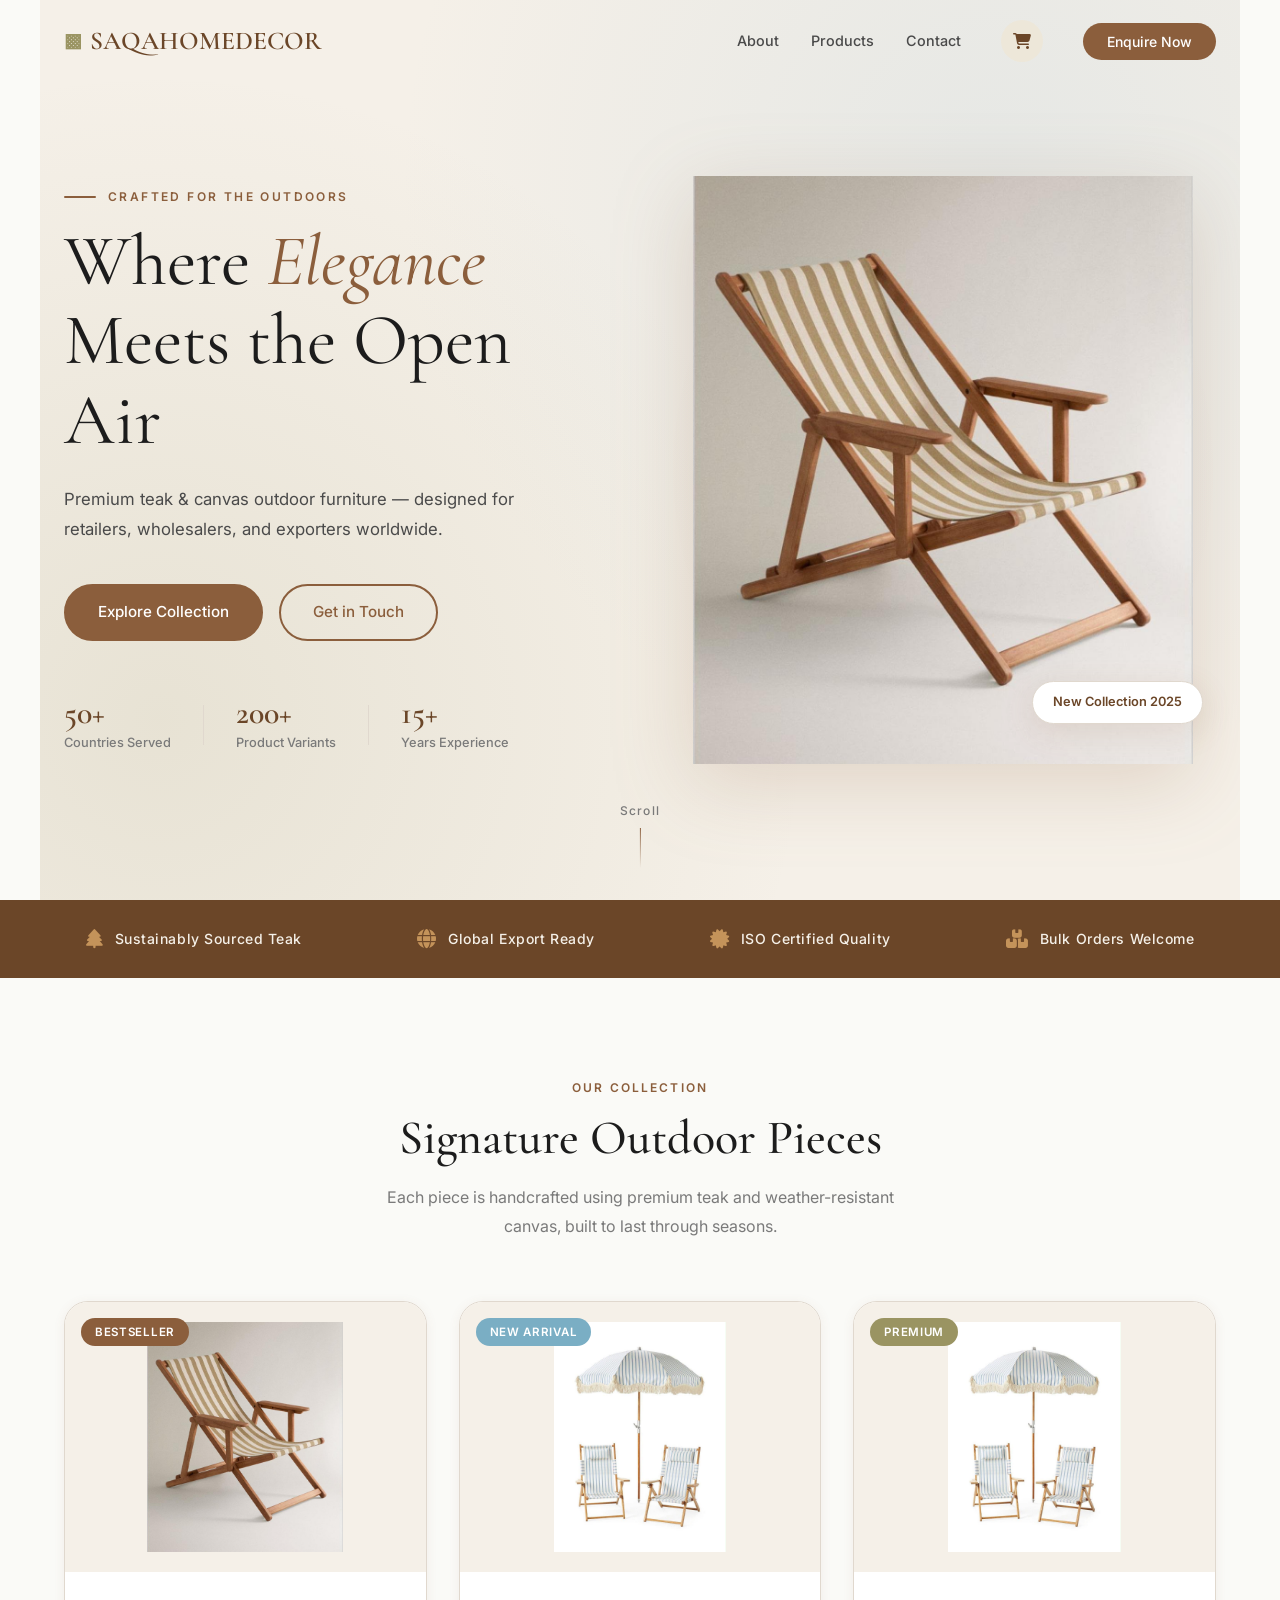
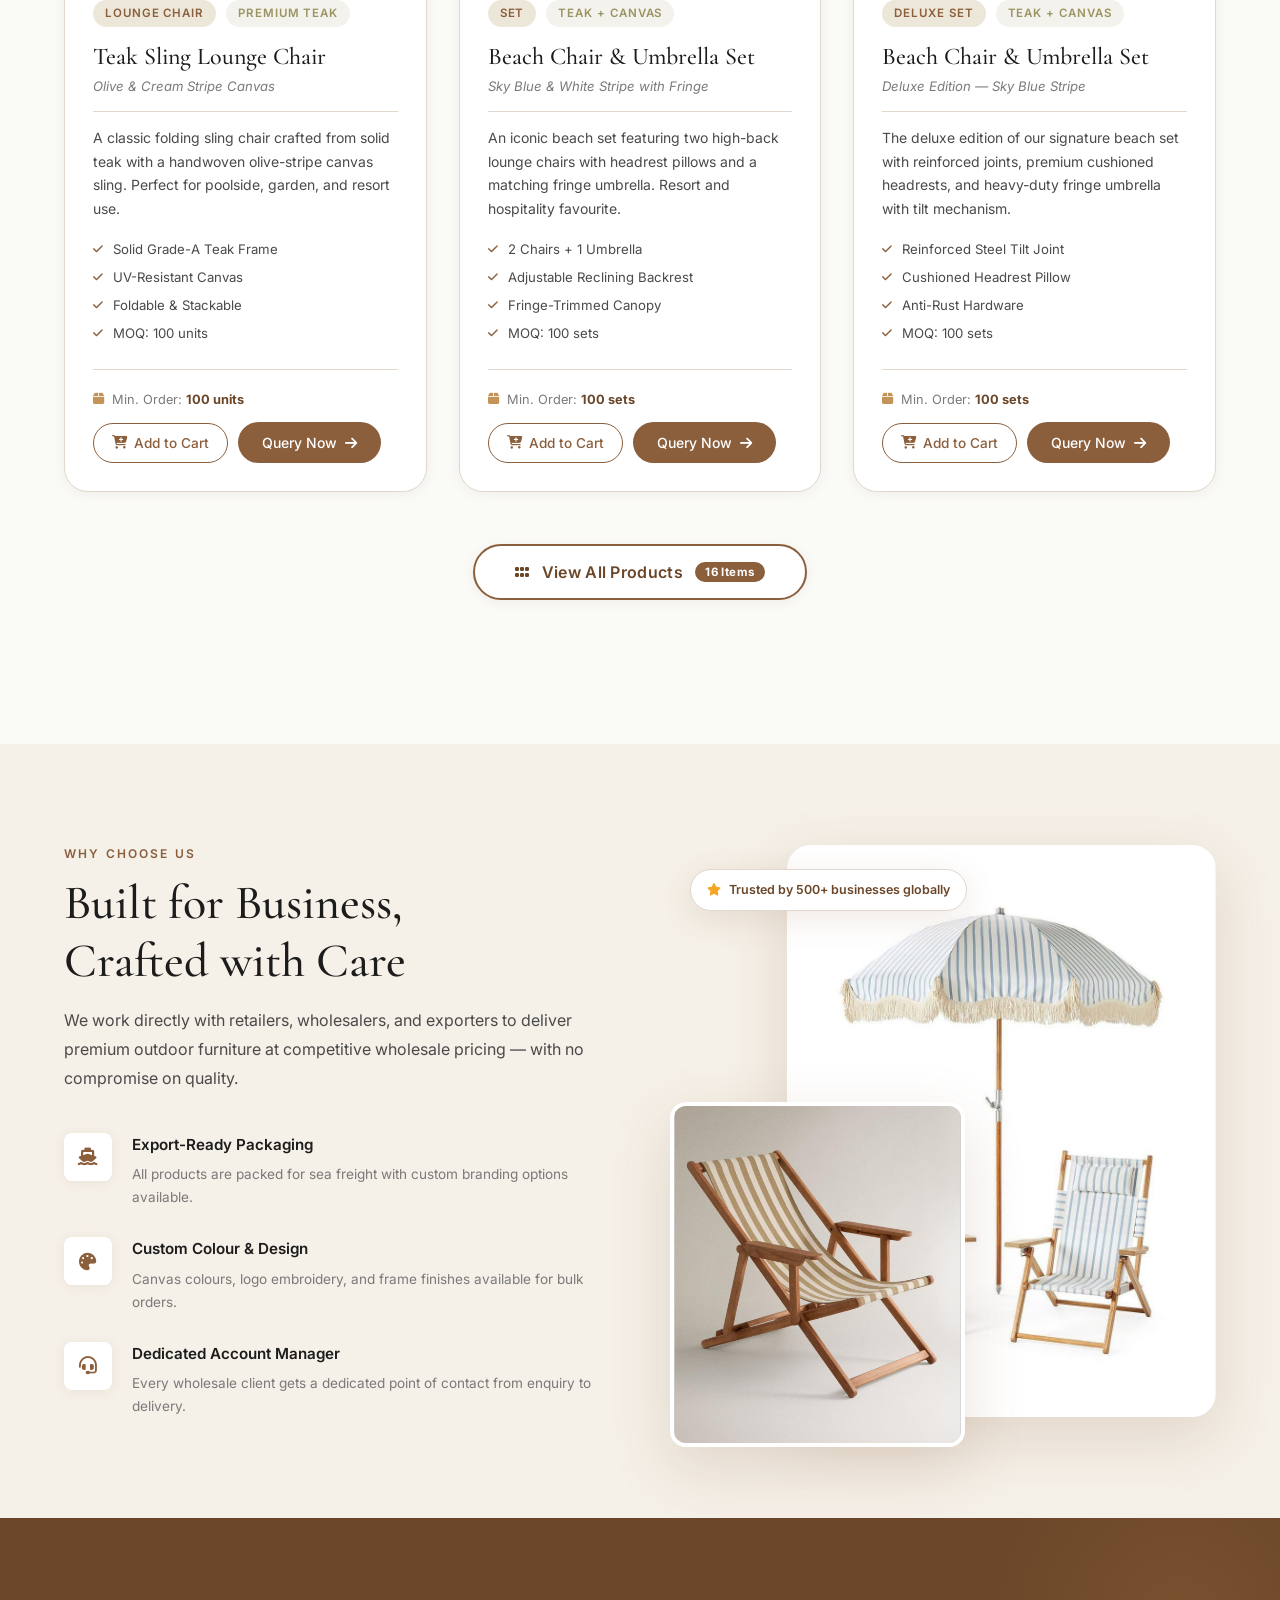
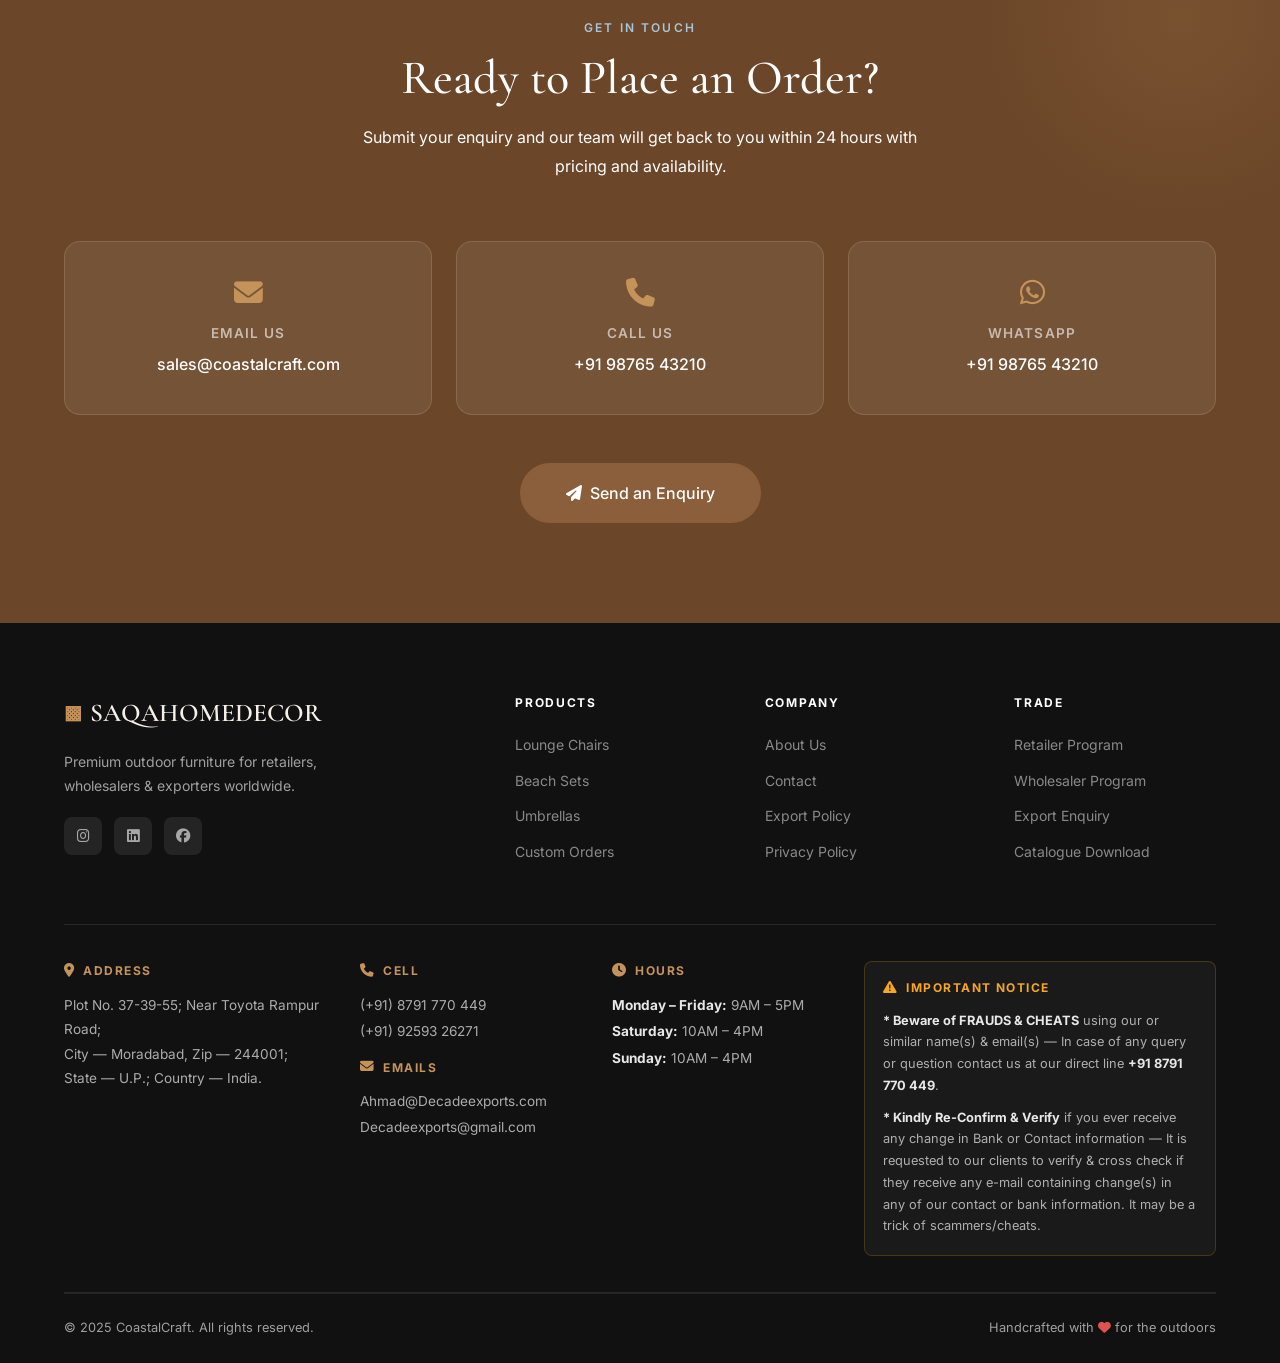
==== index.html @ f83104b5 "image" ====
<!DOCTYPE html>
<html lang="en">

<head>
  <meta charset="UTF-8" />
  <meta name="viewport" content="width=device-width, initial-scale=1.0" />
  <title>SAQAHOMEDECOR | Premium Outdoor Furniture</title>
  <link rel="stylesheet" href="index.css" />
  <link
    href="https://fonts.googleapis.com/css2?family=Cormorant+Garamond:ital,wght@0,300;0,400;0,500;0,600;1,300;1,400&family=Inter:wght@300;400;500;600&display=swap"
    rel="stylesheet" />
  <link rel="stylesheet" href="https://cdnjs.cloudflare.com/ajax/libs/font-awesome/6.5.0/css/all.min.css" />
</head>

<body>

  <!-- ===== NAVBAR ===== -->
  <nav class="navbar">
    <div class="nav-inner">
      <a href="#" class="logo">
        <span class="logo-icon">&#9641;</span>
        SAQAHOMEDECOR
      </a>
      <ul class="nav-links">
        <li><a href="#about">About</a></li>
        <li><a href="#products">Products</a></li>
        <li><a href="#contact">Contact</a></li>
      </ul>
      <button class="cart-btn" id="cartBtn" onclick="openCart()" aria-label="View Cart">
        <i class="fa-solid fa-cart-shopping"></i>
        <span class="cart-count" id="cartCount">0</span>
      </button>
      <button class="nav-cta" onclick="openModal(null)">Enquire Now</button>
      <button class="hamburger" id="hamburger" aria-label="Menu">
        <span></span><span></span><span></span>
      </button>
    </div>
    <div class="mobile-menu" id="mobileMenu">
      <a href="#about">About</a>
      <a href="#products">Products</a>
      <a href="#contact">Contact</a>
      <a href="#" onclick="openModal(null)">Enquire Now</a>
    </div>
  </nav>

  <!-- ===== HERO ===== -->
  <section class="hero">
    <div class="hero-bg-pattern"></div>
    <div class="hero-content">
      <p class="hero-eyebrow">Crafted for the Outdoors</p>
      <h1 class="hero-title">Where <em>Elegance</em><br>Meets the Open Air</h1>
      <p class="hero-sub">Premium teak & canvas outdoor furniture — designed for retailers, wholesalers, and exporters
        worldwide.</p>
      <div class="hero-actions">
        <a href="#products" class="btn-primary">Explore Collection</a>
        <a href="#contact" class="btn-outline">Get in Touch</a>
      </div>
      <div class="hero-stats">
        <div class="stat"><span>50+</span>
          <p>Countries Served</p>
        </div>
        <div class="stat-divider"></div>
        <div class="stat"><span>200+</span>
          <p>Product Variants</p>
        </div>
        <div class="stat-divider"></div>
        <div class="stat"><span>15+</span>
          <p>Years Experience</p>
        </div>
      </div>
    </div>
    <div class="hero-image">
      <div class="hero-img-wrap">
        <img src="image.png" alt="Premium Teak Sling Chair" />
        <div class="hero-badge">New Collection 2025</div>
      </div>
    </div>
    <div class="hero-scroll">
      <span>Scroll</span>
      <div class="scroll-line"></div>
    </div>
  </section>

  <!-- ===== ABOUT STRIP ===== -->
  <section class="about-strip" id="about">
    <div class="strip-inner">
      <div class="strip-item">
        <i class="fa-solid fa-tree"></i>
        <p>Sustainably Sourced Teak</p>
      </div>
      <div class="strip-item">
        <i class="fa-solid fa-globe"></i>
        <p>Global Export Ready</p>
      </div>
      <div class="strip-item">
        <i class="fa-solid fa-certificate"></i>
        <p>ISO Certified Quality</p>
      </div>
      <div class="strip-item">
        <i class="fa-solid fa-boxes-stacked"></i>
        <p>Bulk Orders Welcome</p>
      </div>
    </div>
  </section>

  <!-- ===== PRODUCTS ===== -->
  <section class="products" id="products">
    <div class="container">
      <div class="section-header">
        <p class="section-eyebrow">Our Collection</p>
        <h2 class="section-title">Signature Outdoor Pieces</h2>
        <p class="section-sub">Each piece is handcrafted using premium teak and weather-resistant canvas, built to last
          through seasons.</p>
      </div>

      <div class="product-grid">

        <!-- Product 1 -->
        <div class="product-card" data-product="Teak Sling Lounge Chair — Olive Stripe">
          <div class="product-img-wrap">
            <img src="image.png" alt="Teak Sling Lounge Chair" loading="lazy" />
            <div class="product-overlay">
              <button class="overlay-btn" onclick="openModal('Teak Sling Lounge Chair — Olive Stripe')">
                <i class="fa-solid fa-paper-plane"></i> Quick Enquiry
              </button>
            </div>
            <span class="product-badge">Bestseller</span>
          </div>
          <div class="product-info">
            <div class="product-meta">
              <span class="product-category">Lounge Chair</span>
              <span class="product-material">Premium Teak</span>
            </div>

            <h3 class="product-name">Teak Sling Lounge Chair</h3>
            <p class="product-variant">Olive & Cream Stripe Canvas</p>
            <p class="product-desc">A classic folding sling chair crafted from solid teak with a handwoven olive-stripe
              canvas sling. Perfect for poolside, garden, and resort use.</p>
            <ul class="product-features">
              <li><i class="fa-solid fa-check"></i> Solid Grade-A Teak Frame</li>
              <li><i class="fa-solid fa-check"></i> UV-Resistant Canvas</li>
              <li><i class="fa-solid fa-check"></i> Foldable & Stackable</li>
              <li><i class="fa-solid fa-check"></i> MOQ: 100 units</li>
            </ul>
            <div class="product-footer">
              <div class="product-moq">
                <i class="fa-solid fa-box"></i>
                <span>Min. Order: <strong>100 units</strong></span>
              </div>
              <div class="product-actions">
                <button class="btn-cart" onclick="addToCart('Teak Sling Lounge Chair — Olive Stripe', 'image.png')">
                  <i class="fa-solid fa-cart-plus"></i> Add to Cart
                </button>
                <button class="btn-query" onclick="openModal('Teak Sling Lounge Chair — Olive Stripe')">
                  Query Now <i class="fa-solid fa-arrow-right"></i>
                </button>
              </div>
            </div>
          </div>
        </div>

        <!-- Product 2 -->
        <div class="product-card" data-product="Beach Chair & Umbrella Set — Blue Stripe">
          <div class="product-img-wrap">
            <img src="image copy.png" alt="Beach Chair & Umbrella Set" loading="lazy" />
            <div class="product-overlay">
              <button class="overlay-btn" onclick="openModal('Beach Chair & Umbrella Set — Blue Stripe')">
                <i class="fa-solid fa-paper-plane"></i> Quick Enquiry
              </button>
            </div>
            <span class="product-badge new">New Arrival</span>
          </div>
          <div class="product-info">
            <div class="product-meta">
              <span class="product-category">Set</span>
              <span class="product-material">Teak + Canvas</span>
            </div>
            <h3 class="product-name">Beach Chair & Umbrella Set</h3>
            <p class="product-variant">Sky Blue & White Stripe with Fringe</p>
            <p class="product-desc">An iconic beach set featuring two high-back lounge chairs with headrest pillows and
              a matching fringe umbrella. Resort and hospitality favourite.</p>
            <ul class="product-features">
              <li><i class="fa-solid fa-check"></i> 2 Chairs + 1 Umbrella</li>
              <li><i class="fa-solid fa-check"></i> Adjustable Reclining Backrest</li>
              <li><i class="fa-solid fa-check"></i> Fringe-Trimmed Canopy</li>
              <li><i class="fa-solid fa-check"></i> MOQ: 100 sets</li>
            </ul>
            <div class="product-footer">
              <div class="product-moq">
                <i class="fa-solid fa-box"></i>
                <span>Min. Order: <strong>100 sets</strong></span>
              </div>
              <div class="product-actions">
                <button class="btn-cart"
                  onclick="addToCart('Beach Chair &amp; Umbrella Set — Blue Stripe', 'image copy.png')">
                  <i class="fa-solid fa-cart-plus"></i> Add to Cart
                </button>
                <button class="btn-query" onclick="openModal('Beach Chair &amp; Umbrella Set — Blue Stripe')">
                  Query Now <i class="fa-solid fa-arrow-right"></i>
                </button>
              </div>
            </div>
          </div>
        </div>

        <!-- Product 3 -->
        <div class="product-card" data-product="Premium Beach Chair & Umbrella Set — Blue Stripe (Deluxe)">
          <div class="product-img-wrap">
            <img src="image copy 2.png" alt="Beach Chair & Umbrella Set Deluxe" loading="lazy" />
            <div class="product-overlay">
              <button class="overlay-btn"
                onclick="openModal('Premium Beach Chair & Umbrella Set — Blue Stripe (Deluxe)')">
                <i class="fa-solid fa-paper-plane"></i> Quick Enquiry
              </button>
            </div>
            <span class="product-badge premium">Premium</span>
          </div>
          <div class="product-info">
            <div class="product-meta">
              <span class="product-category">Deluxe Set</span>
              <span class="product-material">Teak + Canvas</span>
            </div>
            <h3 class="product-name">Beach Chair & Umbrella Set</h3>
            <p class="product-variant">Deluxe Edition — Sky Blue Stripe</p>
            <p class="product-desc">The deluxe edition of our signature beach set with reinforced joints, premium
              cushioned headrests, and heavy-duty fringe umbrella with tilt mechanism.</p>
            <ul class="product-features">
              <li><i class="fa-solid fa-check"></i> Reinforced Steel Tilt Joint</li>
              <li><i class="fa-solid fa-check"></i> Cushioned Headrest Pillow</li>
              <li><i class="fa-solid fa-check"></i> Anti-Rust Hardware</li>
              <li><i class="fa-solid fa-check"></i> MOQ: 100 sets</li>
            </ul>
            <div class="product-footer">
              <div class="product-moq">
                <i class="fa-solid fa-box"></i>
                <span>Min. Order: <strong>100 sets</strong></span>
              </div>
              <div class="product-actions">
                <button class="btn-cart"
                  onclick="addToCart('Premium Beach Chair &amp; Umbrella Set — Blue Stripe (Deluxe)', 'image copy 2.png')">
                  <i class="fa-solid fa-cart-plus"></i> Add to Cart
                </button>
                <button class="btn-query"
                  onclick="openModal('Premium Beach Chair &amp; Umbrella Set — Blue Stripe (Deluxe)')">
                  Query Now <i class="fa-solid fa-arrow-right"></i>
                </button>
              </div>
            </div>
          </div>
        </div>

        

      </div>

      <!-- View All Button -->
      <div class="view-all-wrap">
        <button class="btn-view-all" onclick="openViewAll()">
          <i class="fa-solid fa-grip"></i>
          View All Products
          <span class="view-all-count">5 Items</span>
        </button>
      </div>

    </div>
  </section>

  <!-- ===== WHY US ===== -->
  <section class="why-us">
    <div class="container">
      <div class="why-grid">
        <div class="why-text">
          <p class="section-eyebrow">Why Choose Us</p>
          <h2 class="section-title">Built for Business,<br>Crafted with Care</h2>
          <p class="why-desc">We work directly with retailers, wholesalers, and exporters to deliver premium outdoor
            furniture at competitive wholesale pricing — with no compromise on quality.</p>
          <div class="why-features">
            <div class="why-feat">
              <div class="why-icon"><i class="fa-solid fa-ship"></i></div>
              <div>
                <h4>Export-Ready Packaging</h4>
                <p>All products are packed for sea freight with custom branding options available.</p>
              </div>
            </div>
            <div class="why-feat">
              <div class="why-icon"><i class="fa-solid fa-palette"></i></div>
              <div>
                <h4>Custom Colour & Design</h4>
                <p>Canvas colours, logo embroidery, and frame finishes available for bulk orders.</p>
              </div>
            </div>
            <div class="why-feat">
              <div class="why-icon"><i class="fa-solid fa-headset"></i></div>
              <div>
                <h4>Dedicated Account Manager</h4>
                <p>Every wholesale client gets a dedicated point of contact from enquiry to delivery.</p>
              </div>
            </div>
          </div>
        </div>
        <div class="why-image">
          <div class="why-img-stack">
            <img src="image copy.png" alt="Beach Set" class="why-img-back" />
            <img src="image.png" alt="Lounge Chair" class="why-img-front" />
            <div class="why-tag">
              <i class="fa-solid fa-star"></i>
              <span>Trusted by 500+ businesses globally</span>
            </div>
          </div>
        </div>
      </div>
    </div>
  </section>

  <!-- ===== CONTACT ===== -->
  <section class="contact-section" id="contact">
    <div class="container">
      <div class="section-header light">
        <p class="section-eyebrow">Get In Touch</p>
        <h2 class="section-title">Ready to Place an Order?</h2>
        <p class="section-sub">Submit your enquiry and our team will get back to you within 24 hours with pricing and
          availability.</p>
      </div>
      <div class="contact-cards">
        <div class="contact-card">
          <i class="fa-solid fa-envelope"></i>
          <h4>Email Us</h4>
          <p>sales@coastalcraft.com</p>
        </div>
        <div class="contact-card">
          <i class="fa-solid fa-phone"></i>
          <h4>Call Us</h4>
          <p>+91 98765 43210</p>
        </div>
        <div class="contact-card">
          <i class="fa-brands fa-whatsapp"></i>
          <h4>WhatsApp</h4>
          <p>+91 98765 43210</p>
        </div>
      </div>
      <div class="contact-cta">
        <button class="btn-primary large" onclick="openModal(null)">
          <i class="fa-solid fa-paper-plane"></i> Send an Enquiry
        </button>
      </div>
    </div>
  </section>

  <!-- ===== FOOTER ===== -->
  <footer class="footer">
    <div class="container">
      <div class="footer-grid">
        <div class="footer-brand">
          <a href="#" class="logo">
            <span class="logo-icon">&#9641;</span>
            SAQAHOMEDECOR
          </a>
          <p>Premium outdoor furniture for retailers, wholesalers & exporters worldwide.</p>
          <div class="social-links">
            <a href="#"><i class="fa-brands fa-instagram"></i></a>
            <a href="#"><i class="fa-brands fa-linkedin"></i></a>
            <a href="#"><i class="fa-brands fa-facebook"></i></a>
          </div>
        </div>
        <div class="footer-links">
          <h5>Products</h5>
          <ul>
            <li><a href="#products">Lounge Chairs</a></li>
            <li><a href="#products">Beach Sets</a></li>
            <li><a href="#products">Umbrellas</a></li>
            <li><a href="#products">Custom Orders</a></li>
          </ul>
        </div>
        <div class="footer-links">
          <h5>Company</h5>
          <ul>
            <li><a href="#about">About Us</a></li>
            <li><a href="#contact">Contact</a></li>
            <li><a href="#">Export Policy</a></li>
            <li><a href="#">Privacy Policy</a></li>
          </ul>
        </div>
        <div class="footer-links">
          <h5>Trade</h5>
          <ul>
            <li><a href="#">Retailer Program</a></li>
            <li><a href="#">Wholesaler Program</a></li>
            <li><a href="#">Export Enquiry</a></li>
            <li><a href="#">Catalogue Download</a></li>
          </ul>
        </div>
      </div>

      <!-- ===== CONTACT INFO STRIP ===== -->
      <div class="footer-contact-strip">
        <div class="fcs-col">
          <h5><i class="fa-solid fa-location-dot"></i> Address</h5>
          <p>Plot No. 37-39-55; Near Toyota Rampur Road;<br>City — Moradabad, Zip — 244001;<br>State — U.P.; Country —
            India.</p>
        </div>
        <div class="fcs-col">
          <h5><i class="fa-solid fa-phone"></i> Cell</h5>
          <p>(+91) 8791 770 449</p>
          <p>(+91) 92593 26271</p>
          <h5 style="margin-top:14px"><i class="fa-solid fa-envelope"></i> Emails</h5>
          <p>Ahmad@Decadeexports.com</p>
          <p>Decadeexports@gmail.com</p>
        </div>
        <div class="fcs-col">
          <h5><i class="fa-solid fa-clock"></i> Hours</h5>
          <p><strong>Monday – Friday:</strong> 9AM – 5PM</p>
          <p><strong>Saturday:</strong> 10AM – 4PM</p>
          <p><strong>Sunday:</strong> 10AM – 4PM</p>
        </div>
        <div class="fcs-col fcs-notice">
          <h5><i class="fa-solid fa-triangle-exclamation"></i> Important Notice</h5>
          <p><strong>* Beware of FRAUDS & CHEATS</strong> using our or similar name(s) & email(s) — In case of any query
            or question contact us at our direct line <strong>+91 8791 770 449</strong>.</p>
          <p style="margin-top:10px"><strong>* Kindly Re-Confirm & Verify</strong> if you ever receive any change in
            Bank or Contact information — It is requested to our clients to verify & cross check if they receive any
            e-mail containing change(s) in any of our contact or bank information. It may be a trick of scammers/cheats.
          </p>
        </div>
      </div>

      <div class="footer-bottom">
        <p>&copy; 2025 CoastalCraft. All rights reserved.</p>
        <p>Handcrafted with <i class="fa-solid fa-heart"></i> for the outdoors</p>
      </div>
    </div>
  </footer>

  <!-- ===== QUERY MODAL ===== -->
  <div class="modal-overlay" id="modalOverlay" onclick="handleOverlayClick(event)">
    <div class="modal" role="dialog" aria-modal="true" aria-labelledby="modalTitle">
      <button class="modal-close" onclick="closeModal()" aria-label="Close">&times;</button>

      <div class="modal-header">
        <div class="modal-icon"><i class="fa-solid fa-paper-plane"></i></div>
        <h2 id="modalTitle">Product Enquiry</h2>
        <p id="modalProduct" class="modal-product-name"></p>
        <p class="modal-sub">Fill in your details and we'll get back to you within 24 hours.</p>
      </div>

      <form class="query-form" id="queryForm" onsubmit="handleSubmit(event)" novalidate>

        <div class="form-row">
          <div class="form-group">
            <label for="name">Full Name <span class="req">*</span></label>
            <input type="text" id="name" name="name" placeholder="John Smith" required />
          </div>
          <div class="form-group">
            <label for="email">Email Address <span class="req">*</span></label>
            <input type="email" id="email" name="email" placeholder="john@company.com" required />
          </div>
        </div>

        <div class="form-row">
          <div class="form-group">
            <label for="phone">Mobile Number <span class="req">*</span></label>
            <input type="tel" id="phone" name="phone" placeholder="+1 234 567 8900" required />
          </div>
          <div class="form-group">
            <label for="country">Country <span class="req">*</span></label>
            <select id="country" name="country" required>
              <option value="">Select Country</option>
              <option>Afghanistan</option>
              <option>Albania</option>
              <option>Algeria</option>
              <option>Argentina</option>
              <option>Australia</option>
              <option>Austria</option>
              <option>Bangladesh</option>
              <option>Belgium</option>
              <option>Brazil</option>
              <option>Canada</option>
              <option>Chile</option>
              <option>China</option>
              <option>Colombia</option>
              <option>Czech Republic</option>
              <option>Denmark</option>
              <option>Egypt</option>
              <option>Ethiopia</option>
              <option>Finland</option>
              <option>France</option>
              <option>Germany</option>
              <option>Ghana</option>
              <option>Greece</option>
              <option>Hong Kong</option>
              <option>Hungary</option>
              <option>India</option>
              <option>Indonesia</option>
              <option>Iran</option>
              <option>Iraq</option>
              <option>Ireland</option>
              <option>Israel</option>
              <option>Italy</option>
              <option>Japan</option>
              <option>Jordan</option>
              <option>Kenya</option>
              <option>Kuwait</option>
              <option>Malaysia</option>
              <option>Mexico</option>
              <option>Morocco</option>
              <option>Netherlands</option>
              <option>New Zealand</option>
              <option>Nigeria</option>
              <option>Norway</option>
              <option>Oman</option>
              <option>Pakistan</option>
              <option>Philippines</option>
              <option>Poland</option>
              <option>Portugal</option>
              <option>Qatar</option>
              <option>Romania</option>
              <option>Russia</option>
              <option>Saudi Arabia</option>
              <option>Singapore</option>
              <option>South Africa</option>
              <option>South Korea</option>
              <option>Spain</option>
              <option>Sri Lanka</option>
              <option>Sweden</option>
              <option>Switzerland</option>
              <option>Taiwan</option>
              <option>Thailand</option>
              <option>Turkey</option>
              <option>UAE</option>
              <option>Uganda</option>
              <option>Ukraine</option>
              <option>United Kingdom</option>
              <option>United States</option>
              <option>Vietnam</option>
              <option>Zimbabwe</option>
            </select>
          </div>
        </div>

        <div class="form-row">
          <div class="form-group">
            <label for="location">City / Location <span class="req">*</span></label>
            <input type="text" id="location" name="location" placeholder="New York, USA" required />
          </div>
          <div class="form-group">
            <label for="section">I am a <span class="req">*</span></label>
            <div class="radio-group">
              <label class="radio-label">
                <input type="radio" name="section" value="Retailer" required />
                <span class="radio-custom"></span>
                Retailer
              </label>
              <label class="radio-label">
                <input type="radio" name="section" value="Wholesaler" />
                <span class="radio-custom"></span>
                Wholesaler
              </label>
              <label class="radio-label">
                <input type="radio" name="section" value="Exporter" />
                <span class="radio-custom"></span>
                Exporter
              </label>
            </div>
          </div>
        </div>

        <div class="form-row">
          <div class="form-group full">
            <label for="quantity">Required Quantity <span class="req">*</span></label>
            <div class="quantity-wrap">
              <input type="number" id="quantity" name="quantity" min="100" step="10" placeholder="Minimum 100 units"
                required />
              <span class="qty-badge">Min. 100</span>
            </div>
            <p class="form-hint"><i class="fa-solid fa-circle-info"></i> Minimum order quantity is 100 units / sets</p>
          </div>
        </div>

        <div class="form-group full">
          <label for="product">Product of Interest</label>
          <input type="text" id="product" name="product" readonly />
        </div>

        <div class="form-group full">
          <label for="message">Additional Message</label>
          <textarea id="message" name="message" rows="3"
            placeholder="Any specific requirements, custom colours, branding needs..."></textarea>
        </div>

        <button type="submit" class="btn-submit">
          <span id="submitText"><i class="fa-solid fa-paper-plane"></i> Submit Enquiry</span>
          <span id="submitLoading" style="display:none"><i class="fa-solid fa-spinner fa-spin"></i> Sending...</span>
        </button>

      </form>

      <!-- Success State -->
      <div class="form-success" id="formSuccess" style="display:none">
        <div class="success-icon"><i class="fa-solid fa-circle-check"></i></div>
        <h3>Enquiry Sent!</h3>
        <p>Thank you for reaching out. Our team will contact you within <strong>24 hours</strong>.</p>
        <button class="btn-primary" onclick="closeModal()">Close</button>
      </div>
    </div>
  </div>

  <!-- ===== VIEW ALL MODAL ===== -->
  <div class="modal-overlay viewall-overlay" id="viewAllOverlay" onclick="handleViewAllClick(event)">
    <div class="modal viewall-modal" role="dialog" aria-modal="true" aria-label="All Products">
      <button class="modal-close" onclick="closeViewAll()" aria-label="Close">&times;</button>

      <div class="viewall-header">
        <div class="viewall-header-text">
          <p class="section-eyebrow" style="margin-bottom:6px;">Full Catalogue</p>
          <h2>All Products</h2>
          <p>Select products to add to cart or send an enquiry directly.</p>
        </div>
        <div class="viewall-header-actions">
          <button class="viewall-cart-btn" onclick="closeViewAll(); openCart()">
            <i class="fa-solid fa-cart-shopping"></i>
            View Cart <span id="viewAllCartCount">0</span>
          </button>
        </div>
      </div>

      <div class="viewall-grid" id="viewAllGrid"></div><!-- /viewall-grid -->

      <div class="viewall-footer">
        <button class="btn-outline" onclick="closeViewAll()">
          <i class="fa-solid fa-arrow-left"></i> Back to Page
        </button>
        <button class="btn-submit viewall-enquire-all" onclick="closeViewAll(); cartEnquiry()">
          <i class="fa-solid fa-paper-plane"></i> Enquire for Cart Items
        </button>
      </div>
    </div>
  </div>

  <!-- ===== CART MODAL ===== -->
  <div class="modal-overlay" id="cartOverlay" onclick="handleCartOverlayClick(event)">
    <div class="modal cart-modal" role="dialog" aria-modal="true" aria-label="Your Cart">
      <button class="modal-close" onclick="closeCart()" aria-label="Close">&times;</button>

      <div class="modal-header cart-modal-header">
        <div class="modal-icon"><i class="fa-solid fa-cart-shopping"></i></div>
        <h2>Your Cart</h2>
        <p class="modal-sub">Products selected for enquiry</p>
      </div>

      <div class="cart-body" id="cartBody">
        <!-- cart items rendered by JS -->
      </div>

      <div class="cart-footer" id="cartFooter">
        <button class="btn-clear" onclick="clearCart()">
          <i class="fa-solid fa-trash"></i> Clear All
        </button>
        <button class="btn-submit cart-enquire-btn" onclick="cartEnquiry()">
          <i class="fa-solid fa-paper-plane"></i> Enquire for All Items
        </button>
      </div>

      <!-- Empty state -->
      <div class="cart-empty" id="cartEmpty" style="display:none">
        <div class="cart-empty-icon"><i class="fa-solid fa-cart-shopping"></i></div>
        <h3>Your cart is empty</h3>
        <p>Add products using the "Add to Cart" button on each product card.</p>
        <button class="btn-primary" onclick="closeCart()">Browse Products</button>
      </div>
    </div>
  </div>

  <!-- ===== BACK TO TOP ===== -->
  <button class="back-to-top" id="backToTop" aria-label="Back to top"
    onclick="window.scrollTo({top:0,behavior:'smooth'})">
    <i class="fa-solid fa-chevron-up"></i>
  </button>

  <script>
    // ===== CART STATE =====
    let cart = []; // [{name, image, qty}]

    function addToCart(productName, imageSrc) {
      const existing = cart.find(i => i.name === productName);
      if (existing) {
        existing.qty += 1;
      } else {
        cart.push({ name: productName, image: imageSrc, qty: 1 });
      }
      updateCartCount();
      updateViewAllCartBadge();
      showCartToast(productName);
    }

    function removeFromCart(productName) {
      cart = cart.filter(i => i.name !== productName);
      updateCartCount();
      renderCart();
    }

    function changeQty(productName, delta) {
      const item = cart.find(i => i.name === productName);
      if (!item) return;
      item.qty = Math.max(1, item.qty + delta);
      renderCart();
    }

    function clearCart() {
      cart = [];
      updateCartCount();
      renderCart();
    }

    function updateCartCount() {
      const total = cart.reduce((sum, i) => sum + i.qty, 0);
      const badge = document.getElementById('cartCount');
      badge.textContent = total;
      badge.style.display = total > 0 ? 'flex' : 'none';
    }

    // ===== CART MODAL =====
    function openCart() {
      renderCart();
      document.getElementById('cartOverlay').classList.add('active');
      document.body.style.overflow = 'hidden';
    }

    function closeCart() {
      document.getElementById('cartOverlay').classList.remove('active');
      document.body.style.overflow = '';
    }

    function handleCartOverlayClick(e) {
      if (e.target === document.getElementById('cartOverlay')) closeCart();
    }

    function renderCart() {
      const body = document.getElementById('cartBody');
      const footer = document.getElementById('cartFooter');
      const empty = document.getElementById('cartEmpty');

      if (cart.length === 0) {
        body.style.display = 'none';
        footer.style.display = 'none';
        empty.style.display = 'flex';
        return;
      }

      body.style.display = 'block';
      footer.style.display = 'flex';
      empty.style.display = 'none';

      body.innerHTML = cart.map((item, idx) => `
        <div class="cart-item" style="animation-delay:${idx * 0.06}s">
          <div class="cart-item-img">
            <img src="${item.image}" alt="${item.name}" />
          </div>
          <div class="cart-item-info">
            <p class="cart-item-name">${item.name}</p>
            <p class="cart-item-moq"><i class="fa-solid fa-circle-info"></i> Min. order: 100 units per item</p>
            <div class="cart-qty-row">
              <div class="cart-qty-ctrl">
                <button onclick="changeQty('${item.name.replace(/'/g, "\\'")}', -1)" aria-label="Decrease">
                  <i class="fa-solid fa-minus"></i>
                </button>
                <span>${item.qty}</span>
                <button onclick="changeQty('${item.name.replace(/'/g, "\\'")}', 1)" aria-label="Increase">
                  <i class="fa-solid fa-plus"></i>
                </button>
              </div>
              <button class="cart-remove" onclick="removeFromCart('${item.name.replace(/'/g, "\\'")}')">
                <i class="fa-solid fa-trash"></i>
              </button>
            </div>
          </div>
        </div>
      `).join('');
    }

    function cartEnquiry() {
      if (cart.length === 0) return;
      const productList = cart.map(i => `${i.name} (x${i.qty})`).join(', ');
      closeCart();
      const overlay = document.getElementById('modalOverlay');
      document.getElementById('product').value = productList;
      const label = document.getElementById('modalProduct');
      label.textContent = `${cart.length} product${cart.length > 1 ? 's' : ''} selected`;
      label.style.display = 'block';
      overlay.classList.add('active');
      document.body.style.overflow = 'hidden';
      document.getElementById('formSuccess').style.display = 'none';
      document.getElementById('queryForm').style.display = 'flex';
    }

    // ===== TOAST =====
    function showCartToast(name) {
      const existing = document.getElementById('cartToast');
      if (existing) existing.remove();
      const toast = document.createElement('div');
      toast.id = 'cartToast';
      toast.className = 'cart-toast';
      toast.innerHTML = `<i class="fa-solid fa-circle-check"></i> <span><strong>${name.split('—')[0].trim()}</strong> added to cart</span>`;
      document.body.appendChild(toast);
      requestAnimationFrame(() => toast.classList.add('show'));
      setTimeout(() => {
        toast.classList.remove('show');
        setTimeout(() => toast.remove(), 400);
      }, 2800);
    }

    // ===== ENQUIRY MODAL =====
    function openModal(productName) {
      const overlay = document.getElementById('modalOverlay');
      const productField = document.getElementById('product');
      const productLabel = document.getElementById('modalProduct');

      if (productName) {
        productField.value = productName;
        productLabel.textContent = productName;
        productLabel.style.display = 'block';
      } else {
        productField.value = '';
        productLabel.style.display = 'none';
      }

      overlay.classList.add('active');
      document.body.style.overflow = 'hidden';
      document.getElementById('formSuccess').style.display = 'none';
      document.getElementById('queryForm').style.display = 'flex';
    }

    function closeModal() {
      document.getElementById('modalOverlay').classList.remove('active');
      document.body.style.overflow = '';
      document.getElementById('queryForm').reset();
    }

    function handleOverlayClick(e) {
      if (e.target === document.getElementById('modalOverlay')) closeModal();
    }

    // ===== FORM SUBMIT =====
    function handleSubmit(e) {
      e.preventDefault();
      const form = e.target;
      if (!form.checkValidity()) { form.reportValidity(); return; }
      const qty = parseInt(document.getElementById('quantity').value);
      if (qty < 100) { alert('Minimum order quantity is 100 units.'); return; }
      document.getElementById('submitText').style.display = 'none';
      document.getElementById('submitLoading').style.display = 'inline';
      setTimeout(() => {
        form.style.display = 'none';
        document.getElementById('formSuccess').style.display = 'flex';
      }, 1500);
    }

    // ===== HAMBURGER =====
    document.getElementById('hamburger').addEventListener('click', function () {
      document.getElementById('mobileMenu').classList.toggle('open');
      this.classList.toggle('active');
    });

    // ===== BACK TO TOP =====
    window.addEventListener('scroll', function () {
      document.getElementById('backToTop').classList.toggle('show', window.scrollY > 400);
      document.querySelector('.navbar').classList.toggle('scrolled', window.scrollY > 50);
    });

    // ===== SCROLL REVEAL =====
    const observer = new IntersectionObserver((entries) => {
      entries.forEach(entry => { if (entry.isIntersecting) entry.target.classList.add('visible'); });
    }, { threshold: 0.1 });
    document.querySelectorAll('.product-card, .why-feat, .contact-card, .stat').forEach(el => observer.observe(el));

    // ===== QTY VALIDATION =====
    document.getElementById('quantity').addEventListener('input', function () {
      this.setCustomValidity(this.value < 100 && this.value !== '' ? 'Minimum order quantity is 100 units.' : '');
    });

    // ===== VIEW ALL MODAL =====
    const viewAllProducts = [
      {
        name: 'Teak Sling Lounge Chair — Olive Stripe',
        image: 'image.png',
        badge: 'Bestseller', badgeClass: '',
        category: 'Lounge Chair', material: 'Premium Teak',
        title: 'Teak Sling Lounge Chair',
        variant: 'Olive & Cream Stripe Canvas',
        description: 'Classic folding sling chair crafted from solid teak with handwoven olive-stripe canvas. Perfect for poolside, garden, and resort use.',
        features: ['Solid Grade-A Teak Frame', 'UV-Resistant Canvas', 'Foldable & Stackable'],
        minOrder: '100 units'
      },
      {
        name: 'Beach Chair & Umbrella Set — Blue Stripe',
        image: 'image copy.png',
        badge: 'New Arrival', badgeClass: 'new',
        category: 'Set', material: 'Teak + Canvas',
        title: 'Beach Chair & Umbrella Set',
        variant: 'Sky Blue & White Stripe with Fringe',
        description: 'Iconic beach set featuring two high-back lounge chairs with headrest pillows and a matching fringe umbrella. Resort favourite.',
        features: ['2 Chairs + 1 Umbrella', 'Adjustable Reclining Backrest', 'Fringe-Trimmed Canopy'],
        minOrder: '100 sets'
      },
      {
        name: 'Premium Beach Chair & Umbrella Set — Blue Stripe (Deluxe)',
        image: 'image copy 2.png',
        badge: 'Premium', badgeClass: 'premium',
        category: 'Deluxe Set', material: 'Teak + Canvas',
        title: 'Beach Chair & Umbrella Set',
        variant: 'Deluxe Edition — Sky Blue Stripe',
        description: 'Deluxe edition with reinforced joints, premium cushioned headrests, and heavy-duty fringe umbrella with tilt mechanism.',
        features: ['Reinforced Steel Tilt Joint', 'Cushioned Headrest Pillow', 'Anti-Rust Hardware'],
        minOrder: '100 sets'
      },
      {
        name: 'Teak Sling Lounge Chair — Cream Stripe',
        image: 'image copy 3.png',
        badge: 'Classic', badgeClass: '',
        category: 'Lounge Chair', material: 'Premium Teak',
        title: 'Teak Sling Lounge Chair',
        variant: 'Cream & Natural Stripe Canvas',
        description: 'A timeless folding sling chair in cream stripe canvas with solid teak frame. Ideal for luxury resorts, hotels, and garden settings.',
        features: ['Solid Grade-A Teak Frame', 'UV-Resistant Canvas', 'Foldable & Stackable'],
        minOrder: '100 units'
      },
      {
        name: 'Beach Chair & Umbrella Set — White Fringe',
        image: 'image copy 4.png',
        badge: 'Popular', badgeClass: 'new',
        category: 'Set', material: 'Teak + Canvas',
        title: 'Beach Chair & Umbrella Set',
        variant: 'All-White with Fringe Canopy',
        description: 'A clean all-white beach set with fringe-trimmed umbrella and reclining lounge chairs. Perfect for luxury beach clubs and resorts.',
        features: ['2 Chairs + 1 Umbrella', 'Adjustable Reclining Backrest', 'All-White Fringe Canopy'],
        minOrder: '100 sets'
      },
      {
        name: 'Teak Sling Lounge Chair — Olive Stripe',
        image: 'image copy 5.png',
        badge: 'Bestseller', badgeClass: '',
        category: 'Lounge Chair', material: 'Premium Teak',
        title: 'Teak Sling Lounge Chair',
        variant: 'Olive & Cream Stripe Canvas',
        description: 'Classic folding sling chair crafted from solid teak with handwoven olive-stripe canvas. Perfect for poolside, garden, and resort use.',
        features: ['Solid Grade-A Teak Frame', 'UV-Resistant Canvas', 'Foldable & Stackable'],
        minOrder: '100 units'
      },
      {
        name: 'Teak Sling Lounge Chair — Olive Stripe',
        image: 'image copy 6.png',
        badge: 'Bestseller', badgeClass: '',
        category: 'Lounge Chair', material: 'Premium Teak',
        title: 'Teak Sling Lounge Chair',
        variant: 'Olive & Cream Stripe Canvas',
        description: 'Classic folding sling chair crafted from solid teak with handwoven olive-stripe canvas. Perfect for poolside, garden, and resort use.',
        features: ['Solid Grade-A Teak Frame', 'UV-Resistant Canvas', 'Foldable & Stackable'],
        minOrder: '100 units'
      },
      {
        name: 'Beach Chair & Umbrella Set — White Fringe',
        image: 'image copy 7.png',
        badge: 'Popular', badgeClass: 'new',
        category: 'Set', material: 'Teak + Canvas',
        title: 'Beach Chair & Umbrella Set',
        variant: 'All-White with Fringe Canopy',
        description: 'A clean all-white beach set with fringe-trimmed umbrella and reclining lounge chairs. Perfect for luxury beach clubs and resorts.',
        features: ['2 Chairs + 1 Umbrella', 'Adjustable Reclining Backrest', 'All-White Fringe Canopy'],
        minOrder: '100 sets'
      },
      {
        name: 'Beach Chair & Umbrella Set — White Fringe',
        image: 'image copy 8.png',
        badge: 'Popular', badgeClass: 'new',
        category: 'Set', material: 'Teak + Canvas',
        title: 'Beach Chair & Umbrella Set',
        variant: 'All-White with Fringe Canopy',
        description: 'A clean all-white beach set with fringe-trimmed umbrella and reclining lounge chairs. Perfect for luxury beach clubs and resorts.',
        features: ['2 Chairs + 1 Umbrella', 'Adjustable Reclining Backrest', 'All-White Fringe Canopy'],
        minOrder: '100 sets'
      },
       {
        name: 'Teak Sling Lounge Chair — Olive Stripe',
        image: 'image copy 9.png',
        badge: 'Bestseller', badgeClass: '',
        category: 'Lounge Chair', material: 'Premium Teak',
        title: 'Teak Sling Lounge Chair',
        variant: 'Olive & Cream Stripe Canvas',
        description: 'Classic folding sling chair crafted from solid teak with handwoven olive-stripe canvas. Perfect for poolside, garden, and resort use.',
        features: ['Solid Grade-A Teak Frame', 'UV-Resistant Canvas', 'Foldable & Stackable'],
        minOrder: '100 units'
      },
       {
        name: 'Teak Sling Lounge Chair — Olive Stripe',
        image: 'image copy 10.png',
        badge: 'Bestseller', badgeClass: '',
        category: 'Lounge Chair', material: 'Premium Teak',
        title: 'Teak Sling Lounge Chair',
        variant: 'Olive & Cream Stripe Canvas',
        description: 'Classic folding sling chair crafted from solid teak with handwoven olive-stripe canvas. Perfect for poolside, garden, and resort use.',
        features: ['Solid Grade-A Teak Frame', 'UV-Resistant Canvas', 'Foldable & Stackable'],
        minOrder: '100 units'
      },
       {
        name: 'Premium Beach Chair & Umbrella Set — Blue Stripe (Deluxe)',
        image: 'image copy 11.png',
        badge: 'Premium', badgeClass: 'premium',
        category: 'Deluxe Set', material: 'Teak + Canvas',
        title: 'Beach Chair & Umbrella Set',
        variant: 'Deluxe Edition — Sky Blue Stripe',
        description: 'Deluxe edition with reinforced joints, premium cushioned headrests, and heavy-duty fringe umbrella with tilt mechanism.',
        features: ['Reinforced Steel Tilt Joint', 'Cushioned Headrest Pillow', 'Anti-Rust Hardware'],
        minOrder: '100 sets'
      },
       {
        name: 'Premium Beach Chair & Umbrella Set — Blue Stripe (Deluxe)',
        image: 'image copy 12.png',
        badge: 'Premium', badgeClass: 'premium',
        category: 'Deluxe Set', material: 'Teak + Canvas',
        title: 'Beach Chair & Umbrella Set',
        variant: 'Deluxe Edition — Sky Blue Stripe',
        description: 'Deluxe edition with reinforced joints, premium cushioned headrests, and heavy-duty fringe umbrella with tilt mechanism.',
        features: ['Reinforced Steel Tilt Joint', 'Cushioned Headrest Pillow', 'Anti-Rust Hardware'],
        minOrder: '100 sets'
      },
       {
        name: 'Beach Chair & Umbrella Set — White Fringe',
        image: 'image copy 13.png',
        badge: 'Popular', badgeClass: 'new',
        category: 'Set', material: 'Teak + Canvas',
        title: 'Beach Chair & Umbrella Set',
        variant: 'All-White with Fringe Canopy',
        description: 'A clean all-white beach set with fringe-trimmed umbrella and reclining lounge chairs. Perfect for luxury beach clubs and resorts.',
        features: ['2 Chairs + 1 Umbrella', 'Adjustable Reclining Backrest', 'All-White Fringe Canopy'],
        minOrder: '100 sets'
      },
      {
        name: 'Teak Sling Lounge Chair — Olive Stripe',
        image: 'image copy 14.png',
        badge: 'Bestseller', badgeClass: '',
        category: 'Lounge Chair', material: 'Premium Teak',
        title: 'Teak Sling Lounge Chair',
        variant: 'Olive & Cream Stripe Canvas',
        description: 'Classic folding sling chair crafted from solid teak with handwoven olive-stripe canvas. Perfect for poolside, garden, and resort use.',
        features: ['Solid Grade-A Teak Frame', 'UV-Resistant Canvas', 'Foldable & Stackable'],
        minOrder: '100 units'
      },
     {
        name: 'Premium Beach Chair & Umbrella Set — Blue Stripe (Deluxe)',
        image: 'image copy 15.png',
        badge: 'Premium', badgeClass: 'premium',
        category: 'Deluxe Set', material: 'Teak + Canvas',
        title: 'Beach Chair & Umbrella Set',
        variant: 'Deluxe Edition — Sky Blue Stripe',
        description: 'Deluxe edition with reinforced joints, premium cushioned headrests, and heavy-duty fringe umbrella with tilt mechanism.',
        features: ['Reinforced Steel Tilt Joint', 'Cushioned Headrest Pillow', 'Anti-Rust Hardware'],
        minOrder: '100 sets'
      },
    ];

    function renderViewAllProducts() {
      const grid = document.getElementById('viewAllGrid');
      if (!grid) return;
      grid.innerHTML = viewAllProducts.map(product => `
        <div class="va-card">
          <div class="va-img">
            <img src="${product.image}" alt="${product.title}" />
            <span class="product-badge ${product.badgeClass}">${product.badge}</span>
          </div>
          <div class="va-info">
            <div class="va-tags">
              <span class="product-category">${product.category}</span>
              <span class="product-material">${product.material}</span>
            </div>
            <h3>${product.title}</h3>
            <p class="va-variant">${product.variant}</p>
            <p class="va-desc">${product.description}</p>
            <ul class="va-features">
              ${product.features.map(feature => `<li><i class="fa-solid fa-check"></i> ${feature}</li>`).join('')}
            </ul>
            <div class="va-moq"><i class="fa-solid fa-box"></i> Min. Order: <strong>${product.minOrder}</strong></div>
            <div class="va-actions">
              <button class="btn-cart" onclick="addToCart('${product.name.replace(/'/g, "\\'")}', '${product.image}'); updateViewAllCartBadge()">
                <i class="fa-solid fa-cart-plus"></i> Add to Cart
              </button>
              <button class="btn-query" onclick="closeViewAll(); openModal('${product.name.replace(/'/g, "\\'")}')">
                Query Now <i class="fa-solid fa-arrow-right"></i>
              </button>
            </div>
          </div>
        </div>
      `).join('');
      const count = document.querySelector('.view-all-count');
      if (count) count.textContent = `${viewAllProducts.length} Items`;
    }

    function openViewAll() {
      renderViewAllProducts();
      updateViewAllCartBadge();
      document.getElementById('viewAllOverlay').classList.add('active');
      document.body.style.overflow = 'hidden';
    }

    function closeViewAll() {
      document.getElementById('viewAllOverlay').classList.remove('active');
      document.body.style.overflow = '';
    }

    function handleViewAllClick(e) {
      if (e.target === document.getElementById('viewAllOverlay')) closeViewAll();
    }

    function updateViewAllCartBadge() {
      const total = cart.reduce((sum, i) => sum + i.qty, 0);
      const badge = document.getElementById('viewAllCartCount');
      if (badge) badge.textContent = total;
    }

    // Init: hide badge on load
    updateCartCount();
    updateViewAllCartBadge();
    renderViewAllProducts();
  </script>

</body>

</html>
---- index.css ----
/* =============================================
   COASTAL CRAFT — Main Stylesheet
   Color Theme: Warm Teak, Cream, Olive, Sky Blue
   ============================================= */

/* ---- CSS Variables ---- */
:root {
  --teak: #8B5E3C;
  --teak-dark: #6B4628;
  --teak-light: #C4935A;
  --cream: #F5F0E8;
  --cream-dark: #EDE7D9;
  --olive: #9A9462;
  --olive-light: #B5AF84;
  --sky: #A8C5D8;
  --sky-dark: #7AAEC4;
  --white: #FFFFFF;
  --off-white: #FAFAF7;
  --text-dark: #1C1C1C;
  --text-mid: #4A4A4A;
  --text-light: #7A7A7A;
  --border: #E0D8CE;
  --shadow-sm: 0 2px 12px rgba(139,94,60,0.08);
  --shadow-md: 0 8px 32px rgba(139,94,60,0.14);
  --shadow-lg: 0 20px 60px rgba(139,94,60,0.18);
  --radius: 16px;
  --radius-sm: 8px;
  --radius-lg: 24px;
  --transition: all 0.3s cubic-bezier(0.4, 0, 0.2, 1);
}

/* ---- Reset & Base ---- */
*, *::before, *::after { box-sizing: border-box; margin: 0; padding: 0; }

html { scroll-behavior: smooth; font-size: 16px; }

body {
  font-family: 'Inter', sans-serif;
  background: var(--off-white);
  color: var(--text-dark);
  line-height: 1.6;
  overflow-x: hidden;
}

img { display: block; max-width: 100%; }
a { text-decoration: none; color: inherit; }
ul { list-style: none; }
button { cursor: pointer; border: none; background: none; font-family: inherit; }

.container {
  max-width: 1200px;
  margin: 0 auto;
  padding: 0 24px;
}

/* ---- Typography Helpers ---- */
.section-eyebrow {
  font-size: 0.75rem;
  font-weight: 600;
  letter-spacing: 0.18em;
  text-transform: uppercase;
  color: var(--teak);
  margin-bottom: 12px;
}

.section-title {
  font-family: 'Cormorant Garamond', serif;
  font-size: clamp(2rem, 4vw, 3rem);
  font-weight: 500;
  line-height: 1.2;
  color: var(--text-dark);
  margin-bottom: 16px;
}

.section-sub {
  font-size: 1rem;
  color: var(--text-light);
  max-width: 560px;
  line-height: 1.8;
}

.section-header { text-align: center; margin-bottom: 60px; }
.section-header .section-sub { margin: 0 auto; }

.section-header.light .section-title,
.section-header.light .section-sub { color: var(--white); }
.section-header.light .section-eyebrow { color: var(--sky); }

/* ---- Buttons ---- */
.btn-primary {
  display: inline-flex;
  align-items: center;
  gap: 8px;
  background: var(--teak);
  color: var(--white);
  padding: 14px 32px;
  border-radius: 50px;
  font-size: 0.95rem;
  font-weight: 500;
  transition: var(--transition);
  border: 2px solid var(--teak);
}
.btn-primary:hover {
  background: var(--teak-dark);
  border-color: var(--teak-dark);
  transform: translateY(-2px);
  box-shadow: var(--shadow-md);
}
.btn-primary.large { padding: 18px 44px; font-size: 1rem; }

.btn-outline {
  display: inline-flex;
  align-items: center;
  gap: 8px;
  background: transparent;
  color: var(--teak);
  padding: 14px 32px;
  border-radius: 50px;
  font-size: 0.95rem;
  font-weight: 500;
  border: 2px solid var(--teak);
  transition: var(--transition);
}
.btn-outline:hover {
  background: var(--teak);
  color: var(--white);
  transform: translateY(-2px);
}

.btn-query {
  display: inline-flex;
  align-items: center;
  gap: 8px;
  background: var(--teak);
  color: var(--white);
  padding: 12px 24px;
  border-radius: 50px;
  font-size: 0.875rem;
  font-weight: 500;
  transition: var(--transition);
}
.btn-query:hover {
  background: var(--teak-dark);
  transform: translateY(-2px);
  box-shadow: var(--shadow-sm);
}
.btn-query i { transition: transform 0.3s; }
.btn-query:hover i { transform: translateX(4px); }

/* =============================================
   NAVBAR
   ============================================= */
.navbar {
  position: fixed;
  top: 0; left: 0; right: 0;
  z-index: 1000;
  padding: 20px 0;
  transition: var(--transition);
}
.navbar.scrolled {
  background: rgba(255,255,255,0.96);
  backdrop-filter: blur(16px);
  -webkit-backdrop-filter: blur(16px);
  padding: 14px 0;
  box-shadow: 0 2px 24px rgba(0,0,0,0.08);
}
.nav-inner {
  max-width: 1200px;
  margin: 0 auto;
  padding: 0 24px;
  display: flex;
  align-items: center;
  gap: 40px;
}
.logo {
  font-family: 'Cormorant Garamond', serif;
  font-size: 1.6rem;
  font-weight: 600;
  color: var(--teak-dark);
  display: flex;
  align-items: center;
  gap: 8px;
  white-space: nowrap;
}
.logo span { color: var(--olive); }
.logo-icon { font-size: 1.2rem; color: var(--teak); }

.nav-links {
  display: flex;
  gap: 32px;
  margin-left: auto;
}
.nav-links a {
  font-size: 0.9rem;
  font-weight: 500;
  color: var(--text-mid);
  transition: color 0.2s;
  position: relative;
}
.nav-links a::after {
  content: '';
  position: absolute;
  bottom: -3px; left: 0; right: 0;
  height: 2px;
  background: var(--teak);
  transform: scaleX(0);
  transition: transform 0.3s;
  border-radius: 2px;
}
.nav-links a:hover { color: var(--teak); }
.nav-links a:hover::after { transform: scaleX(1); }

.nav-cta {
  background: var(--teak);
  color: var(--white);
  padding: 10px 24px;
  border-radius: 50px;
  font-size: 0.875rem;
  font-weight: 500;
  transition: var(--transition);
  white-space: nowrap;
}
.nav-cta:hover { background: var(--teak-dark); transform: translateY(-1px); }

.hamburger {
  display: none;
  flex-direction: column;
  gap: 5px;
  padding: 6px;
  margin-left: auto;
}
.hamburger span {
  display: block;
  width: 24px;
  height: 2px;
  background: var(--teak-dark);
  border-radius: 2px;
  transition: var(--transition);
}
.hamburger.active span:nth-child(1) { transform: rotate(45deg) translate(5px, 5px); }
.hamburger.active span:nth-child(2) { opacity: 0; }
.hamburger.active span:nth-child(3) { transform: rotate(-45deg) translate(5px, -5px); }

.mobile-menu {
  display: none;
  flex-direction: column;
  background: var(--white);
  border-top: 1px solid var(--border);
  padding: 0;
  max-height: 0;
  overflow: hidden;
  transition: max-height 0.4s ease, padding 0.3s;
}
.mobile-menu.open {
  display: flex;
  max-height: 300px;
  padding: 16px 24px;
}
.mobile-menu a {
  padding: 12px 0;
  font-size: 0.95rem;
  color: var(--text-mid);
  border-bottom: 1px solid var(--border);
  font-weight: 500;
}
.mobile-menu a:last-child {
  border-bottom: none;
  color: var(--teak);
  font-weight: 600;
}

/* =============================================
   HERO
   ============================================= */
.hero {
  min-height: 100vh;
  background: var(--cream);
  display: flex;
  align-items: center;
  position: relative;
  overflow: hidden;
  padding: 120px 24px 80px;
  gap: 60px;
  max-width: 1200px;
  margin: 0 auto;
}

.hero-bg-pattern {
  position: absolute;
  inset: 0;
  background-image:
    radial-gradient(circle at 80% 20%, rgba(168,197,216,0.2) 0%, transparent 50%),
    radial-gradient(circle at 10% 80%, rgba(154,148,98,0.15) 0%, transparent 50%);
  pointer-events: none;
}

.hero-content {
  flex: 1;
  max-width: 560px;
  position: relative;
  z-index: 1;
}

.hero-eyebrow {
  font-size: 0.75rem;
  font-weight: 600;
  letter-spacing: 0.2em;
  text-transform: uppercase;
  color: var(--teak);
  margin-bottom: 16px;
  display: flex;
  align-items: center;
  gap: 12px;
}
.hero-eyebrow::before {
  content: '';
  display: inline-block;
  width: 32px;
  height: 2px;
  background: var(--teak);
  border-radius: 2px;
}

.hero-title {
  font-family: 'Cormorant Garamond', serif;
  font-size: clamp(2.8rem, 6vw, 4.5rem);
  font-weight: 400;
  line-height: 1.1;
  color: var(--text-dark);
  margin-bottom: 24px;
}
.hero-title em {
  font-style: italic;
  color: var(--teak);
}

.hero-sub {
  font-size: 1.05rem;
  color: var(--text-mid);
  line-height: 1.8;
  margin-bottom: 40px;
  max-width: 480px;
}

.hero-actions {
  display: flex;
  gap: 16px;
  flex-wrap: wrap;
  margin-bottom: 56px;
}

.hero-stats {
  display: flex;
  align-items: center;
  gap: 32px;
}
.stat span {
  display: block;
  font-family: 'Cormorant Garamond', serif;
  font-size: 2rem;
  font-weight: 600;
  color: var(--teak-dark);
  line-height: 1;
}
.stat p {
  font-size: 0.8rem;
  color: var(--text-light);
  margin-top: 4px;
  font-weight: 500;
}
.stat-divider {
  width: 1px;
  height: 40px;
  background: var(--border);
}

.hero-image {
  flex: 1;
  display: flex;
  justify-content: center;
  align-items: center;
  position: relative;
  z-index: 1;
}
.hero-img-wrap {
  position: relative;
  width: 100%;
  max-width: 500px;
}
.hero-img-wrap::before {
  content: '';
  position: absolute;
  inset: -20px;
  background: radial-gradient(circle, rgba(139,94,60,0.08) 0%, transparent 70%);
  border-radius: 50%;
}
.hero-img-wrap img {
  width: 100%;
  height: auto;
  filter: drop-shadow(0 20px 40px rgba(139,94,60,0.2));
  transition: transform 0.6s cubic-bezier(0.4,0,0.2,1);
}
.hero-img-wrap:hover img { transform: scale(1.03) translateY(-6px); }

.hero-badge {
  position: absolute;
  bottom: 40px;
  right: -10px;
  background: var(--white);
  color: var(--teak-dark);
  padding: 10px 20px;
  border-radius: 50px;
  font-size: 0.8rem;
  font-weight: 600;
  box-shadow: var(--shadow-md);
  border: 1px solid var(--border);
}

.hero-scroll {
  position: absolute;
  bottom: 32px;
  left: 50%;
  transform: translateX(-50%);
  display: flex;
  flex-direction: column;
  align-items: center;
  gap: 8px;
  color: var(--text-light);
  font-size: 0.75rem;
  font-weight: 500;
  letter-spacing: 0.1em;
}
.scroll-line {
  width: 1px;
  height: 40px;
  background: linear-gradient(to bottom, var(--teak), transparent);
  animation: scrollPulse 2s ease-in-out infinite;
}
@keyframes scrollPulse {
  0%, 100% { opacity: 1; transform: scaleY(1); }
  50% { opacity: 0.4; transform: scaleY(0.6); }
}

/* =============================================
   ABOUT STRIP
   ============================================= */
.about-strip {
  background: var(--teak-dark);
  padding: 28px 24px;
}
.strip-inner {
  max-width: 1200px;
  margin: 0 auto;
  display: flex;
  justify-content: space-around;
  align-items: center;
  flex-wrap: wrap;
  gap: 24px;
}
.strip-item {
  display: flex;
  align-items: center;
  gap: 12px;
  color: var(--cream);
}
.strip-item i {
  font-size: 1.2rem;
  color: var(--teak-light);
}
.strip-item p {
  font-size: 0.875rem;
  font-weight: 500;
  letter-spacing: 0.04em;
}

/* =============================================
   PRODUCTS SECTION
   ============================================= */
.products {
  padding: 100px 0;
  background: var(--off-white);
}

.product-grid {
  display: grid;
  grid-template-columns: repeat(3, 1fr);
  gap: 32px;
}

.product-card {
  background: var(--white);
  border-radius: var(--radius-lg);
  overflow: hidden;
  box-shadow: var(--shadow-sm);
  border: 1px solid var(--border);
  transition: var(--transition);
  opacity: 0;
  transform: translateY(30px);
}
.product-card.visible {
  opacity: 1;
  transform: translateY(0);
}
.product-card:hover {
  box-shadow: var(--shadow-lg);
  transform: translateY(-8px);
}

.product-img-wrap {
  position: relative;
  overflow: hidden;
  aspect-ratio: 4/3;
  background: var(--cream);
}
.product-img-wrap img {
  width: 100%;
  height: 100%;
  object-fit: contain;
  padding: 20px;
  transition: transform 0.5s cubic-bezier(0.4,0,0.2,1);
}
.product-card:hover .product-img-wrap img {
  transform: scale(1.06);
}

.product-overlay {
  position: absolute;
  inset: 0;
  background: rgba(28,28,28,0.45);
  display: flex;
  align-items: center;
  justify-content: center;
  opacity: 0;
  transition: opacity 0.3s;
}
.product-card:hover .product-overlay { opacity: 1; }

.overlay-btn {
  background: var(--white);
  color: var(--teak-dark);
  padding: 12px 28px;
  border-radius: 50px;
  font-size: 0.875rem;
  font-weight: 600;
  display: flex;
  align-items: center;
  gap: 8px;
  transition: var(--transition);
  transform: translateY(10px);
}
.product-card:hover .overlay-btn { transform: translateY(0); }
.overlay-btn:hover { background: var(--teak); color: var(--white); }

.product-badge {
  position: absolute;
  top: 16px;
  left: 16px;
  background: var(--teak);
  color: var(--white);
  padding: 5px 14px;
  border-radius: 50px;
  font-size: 0.72rem;
  font-weight: 600;
  letter-spacing: 0.06em;
  text-transform: uppercase;
}
.product-badge.new { background: var(--sky-dark); }
.product-badge.premium { background: var(--olive); }

.product-info { padding: 28px; }

.product-meta {
  display: flex;
  gap: 10px;
  margin-bottom: 14px;
}
.product-category, .product-material {
  font-size: 0.72rem;
  font-weight: 600;
  letter-spacing: 0.08em;
  text-transform: uppercase;
  padding: 4px 12px;
  border-radius: 50px;
}
.product-category {
  background: var(--cream-dark);
  color: var(--teak);
}
.product-material {
  background: rgba(154,148,98,0.12);
  color: var(--olive);
}

.product-name {
  font-family: 'Cormorant Garamond', serif;
  font-size: 1.5rem;
  font-weight: 500;
  color: var(--text-dark);
  margin-bottom: 4px;
  line-height: 1.3;
}
.product-variant {
  font-size: 0.82rem;
  color: var(--text-light);
  margin-bottom: 14px;
  font-style: italic;
}
.product-desc {
  font-size: 0.875rem;
  color: var(--text-mid);
  line-height: 1.7;
  margin-bottom: 18px;
  border-top: 1px solid var(--border);
  padding-top: 14px;
}

.product-features {
  display: flex;
  flex-direction: column;
  gap: 7px;
  margin-bottom: 24px;
}
.product-features li {
  display: flex;
  align-items: center;
  gap: 10px;
  font-size: 0.825rem;
  color: var(--text-mid);
}
.product-features li i {
  color: var(--teak);
  font-size: 0.7rem;
  flex-shrink: 0;
}

.product-footer {
  display: flex;
  align-items: center;
  justify-content: space-between;
  padding-top: 20px;
  border-top: 1px solid var(--border);
  gap: 12px;
  flex-wrap: wrap;
}
.product-moq {
  display: flex;
  align-items: center;
  gap: 8px;
  font-size: 0.8rem;
  color: var(--text-light);
}
.product-moq i { color: var(--teak-light); }
.product-moq strong { color: var(--teak-dark); }

/* =============================================
   WHY US
   ============================================= */
.why-us {
  padding: 100px 0;
  background: var(--cream);
}
.why-grid {
  display: grid;
  grid-template-columns: 1fr 1fr;
  gap: 80px;
  align-items: center;
}
.why-desc {
  font-size: 1rem;
  color: var(--text-mid);
  line-height: 1.8;
  margin-bottom: 40px;
}
.why-features {
  display: flex;
  flex-direction: column;
  gap: 28px;
}
.why-feat {
  display: flex;
  gap: 20px;
  align-items: flex-start;
  opacity: 0;
  transform: translateX(-20px);
  transition: opacity 0.5s, transform 0.5s;
}
.why-feat.visible { opacity: 1; transform: translateX(0); }
.why-feat:nth-child(2) { transition-delay: 0.1s; }
.why-feat:nth-child(3) { transition-delay: 0.2s; }

.why-icon {
  width: 48px;
  height: 48px;
  background: var(--white);
  border-radius: var(--radius-sm);
  display: flex;
  align-items: center;
  justify-content: center;
  flex-shrink: 0;
  box-shadow: var(--shadow-sm);
  color: var(--teak);
  font-size: 1.1rem;
}
.why-feat h4 {
  font-size: 0.95rem;
  font-weight: 600;
  color: var(--text-dark);
  margin-bottom: 6px;
}
.why-feat p {
  font-size: 0.85rem;
  color: var(--text-light);
  line-height: 1.7;
}

.why-image { position: relative; }
.why-img-stack { position: relative; }
.why-img-back {
  width: 80%;
  border-radius: var(--radius-lg);
  box-shadow: var(--shadow-lg);
  margin-left: auto;
}
.why-img-front {
  width: 55%;
  border-radius: var(--radius);
  box-shadow: var(--shadow-lg);
  position: absolute;
  bottom: -30px;
  left: -10px;
  border: 4px solid var(--white);
}
.why-tag {
  position: absolute;
  top: 24px;
  left: 10px;
  background: var(--white);
  padding: 10px 16px;
  border-radius: 50px;
  display: flex;
  align-items: center;
  gap: 8px;
  font-size: 0.78rem;
  font-weight: 600;
  color: var(--teak-dark);
  box-shadow: var(--shadow-md);
  border: 1px solid var(--border);
}
.why-tag i { color: #F5A623; }

/* =============================================
   CONTACT SECTION
   ============================================= */
.contact-section {
  padding: 100px 0;
  background: var(--teak-dark);
  position: relative;
  overflow: hidden;
}
.contact-section::before {
  content: '';
  position: absolute;
  top: -100px; right: -100px;
  width: 400px; height: 400px;
  background: radial-gradient(circle, rgba(196,147,90,0.15) 0%, transparent 70%);
  border-radius: 50%;
}

.contact-cards {
  display: grid;
  grid-template-columns: repeat(3, 1fr);
  gap: 24px;
  margin-bottom: 48px;
}
.contact-card {
  background: rgba(255,255,255,0.07);
  border: 1px solid rgba(255,255,255,0.12);
  border-radius: var(--radius);
  padding: 36px 28px;
  text-align: center;
  transition: var(--transition);
  opacity: 0;
  transform: translateY(20px);
}
.contact-card.visible { opacity: 1; transform: translateY(0); }
.contact-card:hover {
  background: rgba(255,255,255,0.13);
  transform: translateY(-4px);
}
.contact-card i {
  font-size: 1.8rem;
  color: var(--teak-light);
  margin-bottom: 16px;
}
.contact-card h4 {
  font-size: 0.85rem;
  font-weight: 600;
  letter-spacing: 0.08em;
  text-transform: uppercase;
  color: rgba(255,255,255,0.6);
  margin-bottom: 8px;
}
.contact-card p {
  font-size: 1rem;
  color: var(--white);
  font-weight: 500;
}
.contact-cta { text-align: center; }

/* =============================================
   FOOTER
   ============================================= */
.footer {
  background: #111111;
  padding: 70px 0 0;
  color: rgba(255,255,255,0.6);
}
.footer-grid {
  display: grid;
  grid-template-columns: 2fr 1fr 1fr 1fr;
  gap: 48px;
  margin-bottom: 60px;
}
.footer-brand .logo { color: var(--cream); margin-bottom: 16px; display: inline-flex; }
.footer-brand .logo span { color: var(--teak-light); }
.footer-brand p {
  font-size: 0.875rem;
  line-height: 1.7;
  max-width: 280px;
  margin-bottom: 20px;
}
.footer-info-list {
  display: flex;
  flex-direction: column;
  gap: 10px;
  margin-bottom: 24px;
}
.footer-info-item {
  display: flex;
  align-items: center;
  gap: 10px;
  color: rgba(255,255,255,0.72);
  font-size: 0.9rem;
}
.footer-info-item i {
  color: var(--teak-light);
  width: 16px;
  text-align: center;
}
.footer-image-card {
  position: relative;
  border-radius: var(--radius);
  overflow: hidden;
  margin-bottom: 24px;
  box-shadow: var(--shadow-md);
  max-width: 320px;
}
.footer-image-card img {
  width: 100%;
  height: 180px;
  object-fit: cover;
}
.footer-image-overlay {
  position: absolute;
  inset: auto 0 0 0;
  padding: 16px;
  background: linear-gradient(180deg, transparent 0%, rgba(17,17,17,0.92) 100%);
}
.footer-image-overlay h5 {
  color: var(--white);
  font-size: 0.95rem;
  margin-bottom: 4px;
}
.footer-image-overlay p {
  color: rgba(255,255,255,0.74);
  font-size: 0.8rem;
  margin-bottom: 0;
}
.social-links {
  display: flex;
  gap: 12px;
}
.social-links a {
  width: 38px; height: 38px;
  background: rgba(255,255,255,0.08);
  border-radius: var(--radius-sm);
  display: flex;
  align-items: center;
  justify-content: center;
  color: rgba(255,255,255,0.6);
  font-size: 0.9rem;
  transition: var(--transition);
}
.social-links a:hover {
  background: var(--teak);
  color: var(--white);
  transform: translateY(-2px);
}
.footer-links h5 {
  font-size: 0.75rem;
  font-weight: 700;
  letter-spacing: 0.14em;
  text-transform: uppercase;
  color: var(--white);
  margin-bottom: 20px;
}
.footer-links ul { display: flex; flex-direction: column; gap: 10px; }
.footer-links a {
  font-size: 0.875rem;
  color: rgba(255,255,255,0.5);
  transition: color 0.2s;
}
.footer-links a:hover { color: var(--teak-light); }

.footer-bottom {
  border-top: 1px solid rgba(255,255,255,0.08);
  padding: 24px 0;
  display: flex;
  justify-content: space-between;
  align-items: center;
  gap: 12px;
  flex-wrap: wrap;
}
.footer-bottom p { font-size: 0.8rem; }
.footer-bottom i { color: #e05252; }

/* =============================================
   BACK TO TOP
   ============================================= */
.back-to-top {
  position: fixed;
  bottom: 32px;
  right: 32px;
  z-index: 500;
  width: 46px;
  height: 46px;
  background: var(--teak);
  color: var(--white);
  border-radius: 50%;
  display: flex;
  align-items: center;
  justify-content: center;
  box-shadow: var(--shadow-md);
  opacity: 0;
  transform: translateY(20px);
  transition: var(--transition);
  pointer-events: none;
}
.back-to-top.show {
  opacity: 1;
  transform: translateY(0);
  pointer-events: all;
}
.back-to-top:hover { background: var(--teak-dark); transform: translateY(-3px); }

/* =============================================
   MODAL & QUERY FORM
   ============================================= */
.modal-overlay {
  position: fixed;
  inset: 0;
  z-index: 2000;
  background: rgba(20,15,10,0.6);
  backdrop-filter: blur(6px);
  -webkit-backdrop-filter: blur(6px);
  display: flex;
  align-items: center;
  justify-content: center;
  padding: 20px;
  opacity: 0;
  pointer-events: none;
  transition: opacity 0.3s;
}
.modal-overlay.active {
  opacity: 1;
  pointer-events: all;
}

.modal {
  background: var(--white);
  border-radius: var(--radius-lg);
  width: 100%;
  max-width: 680px;
  max-height: 92vh;
  overflow-y: auto;
  box-shadow: var(--shadow-lg);
  position: relative;
  transform: translateY(30px) scale(0.97);
  transition: transform 0.35s cubic-bezier(0.4,0,0.2,1);
  scrollbar-width: thin;
  scrollbar-color: var(--border) transparent;
}
.modal-overlay.active .modal {
  transform: translateY(0) scale(1);
}

.modal-close {
  position: absolute;
  top: 20px; right: 20px;
  width: 36px; height: 36px;
  background: var(--cream-dark);
  border-radius: 50%;
  font-size: 1.3rem;
  color: var(--text-mid);
  display: flex;
  align-items: center;
  justify-content: center;
  transition: var(--transition);
  line-height: 1;
  z-index: 10;
}
.modal-close:hover {
  background: var(--teak);
  color: var(--white);
  transform: rotate(90deg);
}

.modal-header {
  background: linear-gradient(135deg, var(--teak-dark) 0%, var(--teak) 100%);
  padding: 40px 40px 32px;
  text-align: center;
  border-radius: var(--radius-lg) var(--radius-lg) 0 0;
}
.modal-icon {
  width: 56px; height: 56px;
  background: rgba(255,255,255,0.15);
  border-radius: 50%;
  display: flex;
  align-items: center;
  justify-content: center;
  margin: 0 auto 16px;
  font-size: 1.3rem;
  color: var(--white);
}
.modal-header h2 {
  font-family: 'Cormorant Garamond', serif;
  font-size: 1.8rem;
  font-weight: 500;
  color: var(--white);
  margin-bottom: 6px;
}
.modal-product-name {
  font-size: 0.85rem;
  color: rgba(255,255,255,0.75);
  font-style: italic;
  margin-bottom: 4px;
}
.modal-sub {
  font-size: 0.85rem;
  color: rgba(255,255,255,0.6);
}

/* ---- Form ---- */
.query-form {
  padding: 36px 40px 40px;
  display: flex;
  flex-direction: column;
  gap: 20px;
}
.form-row {
  display: grid;
  grid-template-columns: 1fr 1fr;
  gap: 20px;
}
.form-group {
  display: flex;
  flex-direction: column;
  gap: 8px;
}
.form-group.full { grid-column: 1 / -1; }

.form-group label {
  font-size: 0.8rem;
  font-weight: 600;
  color: var(--text-dark);
  letter-spacing: 0.03em;
}
.req { color: var(--teak); }

.form-group input,
.form-group select,
.form-group textarea {
  width: 100%;
  padding: 13px 16px;
  background: var(--cream);
  border: 1.5px solid var(--border);
  border-radius: var(--radius-sm);
  font-family: 'Inter', sans-serif;
  font-size: 0.9rem;
  color: var(--text-dark);
  transition: border-color 0.2s, box-shadow 0.2s, background 0.2s;
  outline: none;
  appearance: none;
  -webkit-appearance: none;
}
.form-group select {
  background-image: url("data:image/svg+xml,%3Csvg xmlns='http://www.w3.org/2000/svg' width='12' height='12' viewBox='0 0 12 12'%3E%3Cpath fill='%238B5E3C' d='M6 8L1 3h10z'/%3E%3C/svg%3E");
  background-repeat: no-repeat;
  background-position: right 14px center;
  padding-right: 36px;
  cursor: pointer;
}
.form-group textarea { resize: vertical; min-height: 88px; }

.form-group input:focus,
.form-group select:focus,
.form-group textarea:focus {
  border-color: var(--teak);
  background: var(--white);
  box-shadow: 0 0 0 3px rgba(139,94,60,0.12);
}
.form-group input[readonly] {
  background: var(--cream-dark);
  color: var(--text-light);
  cursor: default;
}
.form-group input::placeholder,
.form-group textarea::placeholder { color: var(--text-light); }

.quantity-wrap { position: relative; }
.qty-badge {
  position: absolute;
  right: 14px; top: 50%;
  transform: translateY(-50%);
  font-size: 0.72rem;
  font-weight: 600;
  color: var(--teak);
  background: var(--cream-dark);
  padding: 3px 10px;
  border-radius: 50px;
  pointer-events: none;
}
.form-hint {
  font-size: 0.78rem;
  color: var(--text-light);
  display: flex;
  align-items: center;
  gap: 6px;
  margin-top: 4px;
}
.form-hint i { color: var(--sky-dark); font-size: 0.8rem; }

/* ---- Radio Group ---- */
.radio-group {
  display: flex;
  gap: 10px;
  flex-wrap: wrap;
}
.radio-label {
  display: flex;
  align-items: center;
  gap: 8px;
  cursor: pointer;
  font-size: 0.875rem;
  color: var(--text-mid);
  padding: 10px 16px;
  border: 1.5px solid var(--border);
  border-radius: var(--radius-sm);
  transition: var(--transition);
  background: var(--cream);
  flex: 1;
  min-width: 90px;
  justify-content: center;
}
.radio-label input[type="radio"] { display: none; }
.radio-custom {
  width: 16px; height: 16px;
  border: 2px solid var(--border);
  border-radius: 50%;
  flex-shrink: 0;
  transition: var(--transition);
  position: relative;
}
.radio-custom::after {
  content: '';
  position: absolute;
  inset: 3px;
  background: var(--teak);
  border-radius: 50%;
  opacity: 0;
  transition: opacity 0.2s;
}
.radio-label:has(input:checked) {
  border-color: var(--teak);
  background: rgba(139,94,60,0.06);
  color: var(--teak-dark);
  font-weight: 600;
}
.radio-label:has(input:checked) .radio-custom {
  border-color: var(--teak);
}
.radio-label:has(input:checked) .radio-custom::after { opacity: 1; }
.radio-label:hover { border-color: var(--teak-light); }

/* ---- Submit ---- */
.btn-submit {
  width: 100%;
  padding: 16px;
  background: linear-gradient(135deg, var(--teak-dark) 0%, var(--teak) 100%);
  color: var(--white);
  border-radius: var(--radius-sm);
  font-size: 1rem;
  font-weight: 600;
  letter-spacing: 0.04em;
  transition: var(--transition);
  margin-top: 8px;
}
.btn-submit:hover {
  background: linear-gradient(135deg, #5a3a1f 0%, var(--teak-dark) 100%);
  transform: translateY(-2px);
  box-shadow: var(--shadow-md);
}

/* ---- Success ---- */
.form-success {
  flex-direction: column;
  align-items: center;
  text-align: center;
  padding: 60px 40px;
  gap: 16px;
}
.success-icon { font-size: 4rem; color: #4CAF50; animation: popIn 0.4s cubic-bezier(0.175, 0.885, 0.32, 1.275); }
@keyframes popIn {
  from { transform: scale(0); opacity: 0; }
  to { transform: scale(1); opacity: 1; }
}
.form-success h3 {
  font-family: 'Cormorant Garamond', serif;
  font-size: 2rem;
  font-weight: 500;
  color: var(--text-dark);
}
.form-success p {
  color: var(--text-mid);
  font-size: 0.95rem;
  line-height: 1.7;
  max-width: 360px;
}

/* =============================================
   RESPONSIVE
   ============================================= */

/* Tablet — max 1024px */
@media (max-width: 1024px) {
  .hero {
    flex-direction: column;
    text-align: center;
    padding: 140px 24px 80px;
  }
  .hero-eyebrow { justify-content: center; }
  .hero-eyebrow::before { display: none; }
  .hero-actions { justify-content: center; }
  .hero-stats { justify-content: center; }
  .hero-content { max-width: 100%; }
  .hero-image { width: 100%; max-width: 460px; }
  .hero-scroll { display: none; }

  .product-grid { grid-template-columns: repeat(2, 1fr); }

  .why-grid { grid-template-columns: 1fr; gap: 48px; }
  .why-image { display: none; }

  .footer-grid { grid-template-columns: 1fr 1fr; gap: 36px; }
  .footer-brand { grid-column: 1 / -1; }
}

/* Mobile — max 768px */
@media (max-width: 768px) {
  .nav-links, .nav-cta { display: none; }
  .hamburger { display: flex; }

  .hero { padding: 110px 20px 60px; gap: 40px; }
  .hero-title { font-size: 2.4rem; }
  .hero-stats { gap: 20px; }
  .stat span { font-size: 1.5rem; }

  .strip-inner { flex-direction: column; gap: 16px; text-align: center; }

  .product-grid { grid-template-columns: 1fr; max-width: 440px; margin: 0 auto; }

  .contact-cards { grid-template-columns: 1fr; max-width: 340px; margin: 0 auto 48px; }

  .footer-grid { grid-template-columns: 1fr; gap: 28px; }
  .footer-bottom { flex-direction: column; text-align: center; }

  .form-row { grid-template-columns: 1fr; }
  .query-form { padding: 24px 20px 28px; }
  .modal-header { padding: 32px 24px 24px; }

  .why-us { padding: 70px 0; }
  .products { padding: 70px 0; }
  .contact-section { padding: 70px 0; }
}

/* Small mobile — max 480px */
@media (max-width: 480px) {
  .hero-title { font-size: 2rem; }
  .hero-actions { flex-direction: column; align-items: center; }
  .btn-primary, .btn-outline { width: 100%; justify-content: center; }
  .hero-stats { flex-direction: column; gap: 12px; }
  .stat-divider { width: 40px; height: 1px; }
  .modal { border-radius: var(--radius); }
  .modal-header { border-radius: var(--radius) var(--radius) 0 0; }
  .radio-group { flex-direction: column; }
  .radio-label { min-width: unset; }
  .section-title { font-size: 1.8rem; }
  .back-to-top { bottom: 20px; right: 20px; }
}

/* =============================================
   CART — Navbar Icon
   ============================================= */
.cart-btn {
  position: relative;
  width: 42px;
  height: 42px;
  background: var(--cream-dark);
  border-radius: 50%;
  display: flex;
  align-items: center;
  justify-content: center;
  color: var(--teak-dark);
  font-size: 1rem;
  transition: var(--transition);
  flex-shrink: 0;
}
.cart-btn:hover {
  background: var(--teak);
  color: var(--white);
  transform: translateY(-1px);
}
.cart-count {
  position: absolute;
  top: -5px;
  right: -5px;
  background: #e05252;
  color: var(--white);
  font-size: 0.62rem;
  font-weight: 700;
  min-width: 18px;
  height: 18px;
  border-radius: 50px;
  display: none;
  align-items: center;
  justify-content: center;
  padding: 0 4px;
  border: 2px solid var(--white);
  line-height: 1;
}

/* =============================================
   CART — Product Card Buttons
   ============================================= */
.product-actions {
  display: flex;
  gap: 10px;
  flex-wrap: wrap;
  align-items: center;
}
.btn-cart {
  display: inline-flex;
  align-items: center;
  gap: 7px;
  background: transparent;
  color: var(--teak);
  border: 1.5px solid var(--teak);
  padding: 11px 18px;
  border-radius: 50px;
  font-size: 0.85rem;
  font-weight: 500;
  font-family: 'Inter', sans-serif;
  transition: var(--transition);
  white-space: nowrap;
}
.btn-cart:hover {
  background: var(--teak);
  color: var(--white);
  transform: translateY(-2px);
  box-shadow: var(--shadow-sm);
}

/* =============================================
   CART — Modal
   ============================================= */
.cart-modal {
  max-width: 560px;
}
.cart-modal-header {
  border-radius: var(--radius-lg) var(--radius-lg) 0 0;
  background: linear-gradient(135deg, #3a6b5a 0%, #52957e 100%);
}

.cart-body {
  padding: 24px 28px;
  max-height: 52vh;
  overflow-y: auto;
  scrollbar-width: thin;
  scrollbar-color: var(--border) transparent;
}

.cart-item {
  display: flex;
  gap: 16px;
  align-items: center;
  padding: 16px 0;
  border-bottom: 1px solid var(--border);
  animation: fadeSlideIn 0.35s ease both;
}
.cart-item:last-child { border-bottom: none; }
@keyframes fadeSlideIn {
  from { opacity: 0; transform: translateX(-10px); }
  to   { opacity: 1; transform: translateX(0); }
}

.cart-item-img {
  width: 72px;
  height: 72px;
  flex-shrink: 0;
  background: var(--cream);
  border-radius: var(--radius-sm);
  overflow: hidden;
  display: flex;
  align-items: center;
  justify-content: center;
  border: 1px solid var(--border);
}
.cart-item-img img {
  width: 100%;
  height: 100%;
  object-fit: contain;
  padding: 6px;
}

.cart-item-info { flex: 1; min-width: 0; }
.cart-item-name {
  font-size: 0.9rem;
  font-weight: 600;
  color: var(--text-dark);
  margin-bottom: 4px;
  white-space: nowrap;
  overflow: hidden;
  text-overflow: ellipsis;
}
.cart-item-moq {
  font-size: 0.75rem;
  color: var(--text-light);
  display: flex;
  align-items: center;
  gap: 5px;
  margin-bottom: 10px;
}
.cart-item-moq i { color: var(--sky-dark); font-size: 0.7rem; }

.cart-qty-row {
  display: flex;
  align-items: center;
  justify-content: space-between;
  gap: 12px;
}
.cart-qty-ctrl {
  display: flex;
  align-items: center;
  gap: 0;
  border: 1.5px solid var(--border);
  border-radius: 50px;
  overflow: hidden;
}
.cart-qty-ctrl button {
  width: 32px;
  height: 32px;
  background: var(--cream);
  color: var(--teak-dark);
  font-size: 0.7rem;
  display: flex;
  align-items: center;
  justify-content: center;
  transition: background 0.2s;
}
.cart-qty-ctrl button:hover { background: var(--cream-dark); }
.cart-qty-ctrl span {
  width: 36px;
  text-align: center;
  font-size: 0.9rem;
  font-weight: 600;
  color: var(--text-dark);
}
.cart-remove {
  width: 32px;
  height: 32px;
  border-radius: 50%;
  background: rgba(224,82,82,0.1);
  color: #e05252;
  font-size: 0.75rem;
  display: flex;
  align-items: center;
  justify-content: center;
  transition: var(--transition);
}
.cart-remove:hover {
  background: #e05252;
  color: var(--white);
  transform: scale(1.1);
}

.cart-footer {
  padding: 16px 28px 28px;
  display: flex;
  gap: 12px;
  align-items: center;
  border-top: 1px solid var(--border);
}
.btn-clear {
  display: inline-flex;
  align-items: center;
  gap: 7px;
  padding: 12px 20px;
  border: 1.5px solid var(--border);
  border-radius: 50px;
  font-size: 0.85rem;
  font-weight: 500;
  color: var(--text-light);
  font-family: 'Inter', sans-serif;
  transition: var(--transition);
  white-space: nowrap;
}
.btn-clear:hover {
  border-color: #e05252;
  color: #e05252;
  background: rgba(224,82,82,0.06);
}
.cart-enquire-btn {
  flex: 1;
  justify-content: center;
}

/* ---- Cart Empty State ---- */
.cart-empty {
  flex-direction: column;
  align-items: center;
  text-align: center;
  padding: 56px 40px;
  gap: 14px;
}
.cart-empty-icon {
  font-size: 3.5rem;
  color: var(--border);
}
.cart-empty h3 {
  font-family: 'Cormorant Garamond', serif;
  font-size: 1.6rem;
  color: var(--text-dark);
}
.cart-empty p {
  font-size: 0.875rem;
  color: var(--text-light);
  max-width: 300px;
  line-height: 1.7;
}

/* =============================================
   CART — Toast Notification
   ============================================= */
.cart-toast {
  position: fixed;
  bottom: 90px;
  right: 28px;
  z-index: 3000;
  background: var(--teak-dark);
  color: var(--white);
  padding: 14px 20px;
  border-radius: var(--radius-sm);
  display: flex;
  align-items: center;
  gap: 10px;
  font-size: 0.875rem;
  box-shadow: var(--shadow-lg);
  transform: translateY(20px);
  opacity: 0;
  transition: transform 0.35s cubic-bezier(0.4,0,0.2,1), opacity 0.35s;
  max-width: 320px;
  pointer-events: none;
}
.cart-toast.show {
  transform: translateY(0);
  opacity: 1;
}
.cart-toast i { color: #7ee8a2; font-size: 1rem; flex-shrink: 0; }

/* ---- Responsive cart adjustments ---- */
@media (max-width: 768px) {
  .product-actions { flex-direction: column; align-items: stretch; }
  .btn-cart, .btn-query { width: 100%; justify-content: center; }
  .cart-body { max-height: 44vh; padding: 16px 20px; }
  .cart-footer { padding: 14px 20px 24px; flex-direction: column; }
  .cart-enquire-btn { width: 100%; }
  .btn-clear { width: 100%; justify-content: center; }
  .cart-toast { left: 16px; right: 16px; max-width: unset; bottom: 80px; }
}

/* =============================================
   VIEW ALL — Button below products grid
   ============================================= */
.view-all-wrap {
  text-align: center;
  margin-top: 52px;
  height: 100px;
}

.btn-view-all {
  display: inline-flex;
  align-items: center;
  gap: 12px;
  background: var(--white);
  color: var(--teak-dark);
  border: 2px solid var(--teak);
  padding: 16px 40px;
  border-radius: 50px;
  font-family: 'Inter', sans-serif;
  font-size: 1rem;
  font-weight: 600;
  letter-spacing: 0.02em;
  transition: var(--transition);
  box-shadow: var(--shadow-sm);
  position: relative;
}
.btn-view-all:hover {
  background: var(--teak);
  color: var(--white);
  transform: translateY(-3px);
  box-shadow: var(--shadow-md);
}
.btn-view-all i {
  font-size: 1rem;
  transition: transform 0.3s;
}
.btn-view-all:hover i { transform: rotate(15deg); }

.view-all-count {
  
  background: var(--teak);
  color: var(--white);
  font-size: 0.72rem;
  font-weight: 700;
  padding: 3px 10px;
  border-radius: 50px;
  letter-spacing: 0.04em;
  transition: background 0.3s, color 0.3s;
}
.btn-view-all:hover .view-all-count {
  background: rgba(255,255,255,0.25);
  color: var(--white);
}

/* =============================================
   VIEW ALL — Modal (full screen catalogue)
   ============================================= */
.viewall-overlay {
  align-items: flex-start;
  padding: 0;
}

.viewall-modal {
  max-width: 100%;
  width: 100%;
  height: 100%;
  max-height: 100vh;
  border-radius: 0;
  display: flex;
  flex-direction: column;
  overflow: hidden;
}
.viewall-overlay.active .viewall-modal {
  transform: translateY(0) scale(1);
}

/* Header */
.viewall-header {
  background: var(--cream);
  border-bottom: 1px solid var(--border);
  padding: 20px 30px;
  display: flex;
  align-items: center;
  justify-content: space-between;
  gap: 20px;
  flex-shrink: 0;
  height: 120px;
}
.viewall-header-text h2 {
  font-family: 'Cormorant Garamond', serif;
  font-size: 1.8rem;
  font-weight: 500;
  color: var(--text-dark);
  margin-bottom: 4px;
}
.viewall-header-text p {
  font-size: 0.875rem;
  color: var(--text-light);
}

.viewall-cart-btn {
  display: inline-flex;
  position: absolute;
   right: 70px;
  align-items: center;
  gap: 10px;
  background: var(--teak);
  color: var(--white);
  padding: 12px 24px;
  border-radius: 50px;
  font-family: 'Inter', sans-serif;
  font-size: 0.9rem;
  font-weight: 600;
  transition: var(--transition);
  flex-shrink: 0;
}
.viewall-cart-btn:hover {
  background: var(--teak-dark);
  transform: translateY(-2px);
}
.viewall-cart-btn span {
  background: rgba(255,255,255,0.25);
  color: var(--white);
  padding: 2px 8px;
  border-radius: 50px;
  font-size: 0.78rem;
  font-weight: 700;
  min-width: 22px;
  text-align: center;
}

/* Grid */
.viewall-grid {
  flex: 1;
  overflow-y: auto;
  padding: 36px 40px;
  display: grid;
  grid-template-columns: repeat(3, 1fr);
  gap: 28px;
  align-content: start;
  scrollbar-width: thin;
  scrollbar-color: var(--border) transparent;
  background: var(--off-white);
}

/* VA Card */
.va-card {
  height: 700px;
  background: var(--white);
  border-radius: var(--radius-lg);
  overflow: hidden;
  border: 1px solid var(--border);
  box-shadow: var(--shadow-sm);
  transition: var(--transition);
  display: flex;
  flex-direction: column;
}
.va-card:hover {
  box-shadow: var(--shadow-md);
  transform: translateY(-5px);
}

.va-img {
  position: relative;
  aspect-ratio: 4/3;
  background: var(--cream);
  overflow: hidden;
}
.va-img img {
  width: 100%;
  height: 100%;
  object-fit: contain;
  padding: 20px;
  transition: transform 0.4s ease;
}
.va-card:hover .va-img img { transform: scale(1.05); }

.va-info {
  padding: 22px;
  flex: 1;
  display: flex;
  flex-direction: column;
}
.va-tags {
  display: flex;
  gap: 8px;
  margin-bottom: 12px;
  flex-wrap: wrap;
}
.va-info h3 {
  font-family: 'Cormorant Garamond', serif;
  font-size: 1.3rem;
  font-weight: 500;
  color: var(--text-dark);
  margin-bottom: 4px;
  line-height: 1.3;
}
.va-variant {
  font-size: 0.82rem;
  color: var(--text-light);
  font-style: italic;
  margin-bottom: 10px;
}
.va-desc {
  font-size: 0.875rem;
  color: var(--text-mid);
  line-height: 1.7;
  margin-bottom: 14px;
  border-top: 1px solid var(--border);
  padding-top: 12px;
}
.va-features {
  display: flex;
  flex-direction: column;
  gap: 6px;
  margin-bottom: 14px;
}
.va-features li {
  display: flex;
  align-items: center;
  gap: 8px;
  font-size: 0.825rem;
  color: var(--text-mid);
}
.va-features li i {
  color: var(--teak);
  font-size: 0.7rem;
  flex-shrink: 0;
}
.va-moq {
  font-size: 0.82rem;
  color: var(--text-light);
  display: flex;
  align-items: center;
  gap: 6px;
  margin-bottom: 16px;
  margin-top: auto;
  padding-top: 12px;
  border-top: 1px solid var(--border);
}
.va-moq i { color: var(--teak-light); }
.va-moq strong { color: var(--teak-dark); }

.va-actions {
  display: flex;
  gap: 8px;
  flex-wrap: wrap;
}
.va-actions .btn-cart,
.va-actions .btn-query {
  flex: 1;
  justify-content: center;
  font-size: 0.82rem;
  padding: 10px 14px;
}

/* Footer */
.viewall-footer {
  background: var(--white);
  border-top: 1px solid var(--border);
  padding: 20px 40px;
  display: flex;
  align-items: center;
  justify-content: space-between;
  gap: 16px;
  flex-shrink: 0;
}
.viewall-enquire-all {
  flex: unset;
  width: auto;
  padding: 14px 36px;
  margin-top: 0;
}

/* ---- Responsive View All ---- */
@media (max-width: 1024px) {
  .viewall-grid { grid-template-columns: repeat(2, 1fr); padding: 28px 28px; }
  .viewall-header { padding: 22px 28px; }
  .viewall-footer { padding: 16px 28px; }
}
@media (max-width: 768px) {
  .viewall-grid { grid-template-columns: 1fr; padding: 20px 16px; gap: 20px; }
  .viewall-header { flex-direction: column; align-items: flex-start; padding: 20px 16px; gap: 14px; }
  .viewall-cart-btn { width: 100%; justify-content: center; }
  .viewall-footer { flex-direction: column; padding: 14px 16px; gap: 10px; }
  .viewall-footer .btn-outline,
  .viewall-enquire-all { width: 100%; justify-content: center; }
  .btn-view-all { font-size: 0.9rem; padding: 14px 28px; }
}

/* =============================================
   INLINE CART SECTION (below View All)
   ============================================= */
.inline-cart-section {
  margin-top: 40px;
  background: var(--white);
  border: 1.5px solid var(--border);
  border-radius: var(--radius-lg);
  overflow: hidden;
  box-shadow: var(--shadow-md);
  animation: fadeSlideIn 0.35s ease both;
}

.inline-cart-header {
  display: flex;
  align-items: center;
  justify-content: space-between;
  padding: 20px 28px;
  background: linear-gradient(135deg, var(--teak-dark) 0%, var(--teak) 100%);
  color: var(--white);
}
.inline-cart-header h3 {
  font-family: 'Cormorant Garamond', serif;
  font-size: 1.3rem;
  font-weight: 500;
  display: flex;
  align-items: center;
  gap: 10px;
}
.inline-cart-close {
  width: 34px;
  height: 34px;
  background: rgba(255,255,255,0.15);
  border-radius: 50%;
  color: var(--white);
  font-size: 1rem;
  display: flex;
  align-items: center;
  justify-content: center;
  transition: var(--transition);
}
.inline-cart-close:hover { background: rgba(255,255,255,0.3); transform: rotate(90deg); }

.inline-cart-grid {
  display: grid;
  grid-template-columns: repeat(5, 1fr);
  gap: 0;
}

.ic-card {
  display: flex;
  flex-direction: column;
  align-items: center;
  padding: 20px 16px;
  border-right: 1px solid var(--border);
  text-align: center;
  transition: var(--transition);
}
.ic-card:last-child { border-right: none; }
.ic-card:hover { background: var(--cream); }

.ic-img {
  width: 80px;
  height: 80px;
  background: var(--cream);
  border-radius: var(--radius-sm);
  overflow: hidden;
  display: flex;
  align-items: center;
  justify-content: center;
  margin-bottom: 12px;
  border: 1px solid var(--border);
  flex-shrink: 0;
}
.ic-img img { width: 100%; height: 100%; object-fit: contain; padding: 6px; }

.ic-name {
  font-size: 0.78rem;
  font-weight: 600;
  color: var(--text-dark);
  line-height: 1.4;
  margin-bottom: 6px;
  display: -webkit-box;
  -webkit-line-clamp: 2;
  -webkit-box-orient: vertical;
  overflow: hidden;
}
.ic-qty {
  font-size: 0.72rem;
  color: var(--text-light);
  display: flex;
  align-items: center;
  justify-content: center;
  gap: 5px;
  margin-bottom: 12px;
}
.ic-qty i { color: var(--teak-light); font-size: 0.65rem; }
.ic-qty strong { color: var(--teak-dark); }

.ic-add {
  font-size: 0.78rem;
  padding: 8px 14px;
  margin-top: auto;
}

@media (max-width: 1024px) {
  .inline-cart-grid { grid-template-columns: repeat(3, 1fr); }
  .ic-card:nth-child(3) { border-right: none; }
  .ic-card:nth-child(4), .ic-card:nth-child(5) { border-top: 1px solid var(--border); }
}
@media (max-width: 600px) {
  .inline-cart-grid { grid-template-columns: repeat(2, 1fr); }
  .ic-card { border-right: 1px solid var(--border); border-bottom: 1px solid var(--border); }
  .ic-card:nth-child(2n) { border-right: none; }
  .ic-card:nth-child(3) { border-right: 1px solid var(--border); }
}

/* =============================================
   FOOTER CONTACT STRIP
   ============================================= */
.footer-contact-strip {
  display: grid;
  grid-template-columns: 1.2fr 1fr 1fr 1.6fr;
  gap: 32px;
  border-top: 1px solid rgba(255,255,255,0.1);
  border-bottom: 1px solid rgba(255,255,255,0.1);
  padding: 36px 0;
  margin-bottom: 0;
}

.fcs-col h5 {
  font-size: 0.75rem;
  font-weight: 700;
  letter-spacing: 0.12em;
  text-transform: uppercase;
  color: var(--teak-light);
  margin-bottom: 12px;
  display: flex;
  align-items: center;
  gap: 8px;
}
.fcs-col h5 i { font-size: 0.85rem; }

.fcs-col p {
  font-size: 0.85rem;
  color: rgba(255,255,255,0.65);
  line-height: 1.8;
  margin-bottom: 2px;
}
.fcs-col p strong {
  color: rgba(255,255,255,0.9);
}

.fcs-notice {
  background: rgba(255,255,255,0.04);
  border: 1px solid rgba(255,165,0,0.2);
  border-radius: var(--radius-sm);
  padding: 16px 18px;
}
.fcs-notice h5 {
  color: #f5a623;
}
.fcs-notice p {
  font-size: 0.8rem;
  line-height: 1.7;
}

@media (max-width: 1024px) {
  .footer-contact-strip { grid-template-columns: 1fr 1fr; }
}
@media (max-width: 600px) {
  .footer-contact-strip { grid-template-columns: 1fr; gap: 24px; }
}
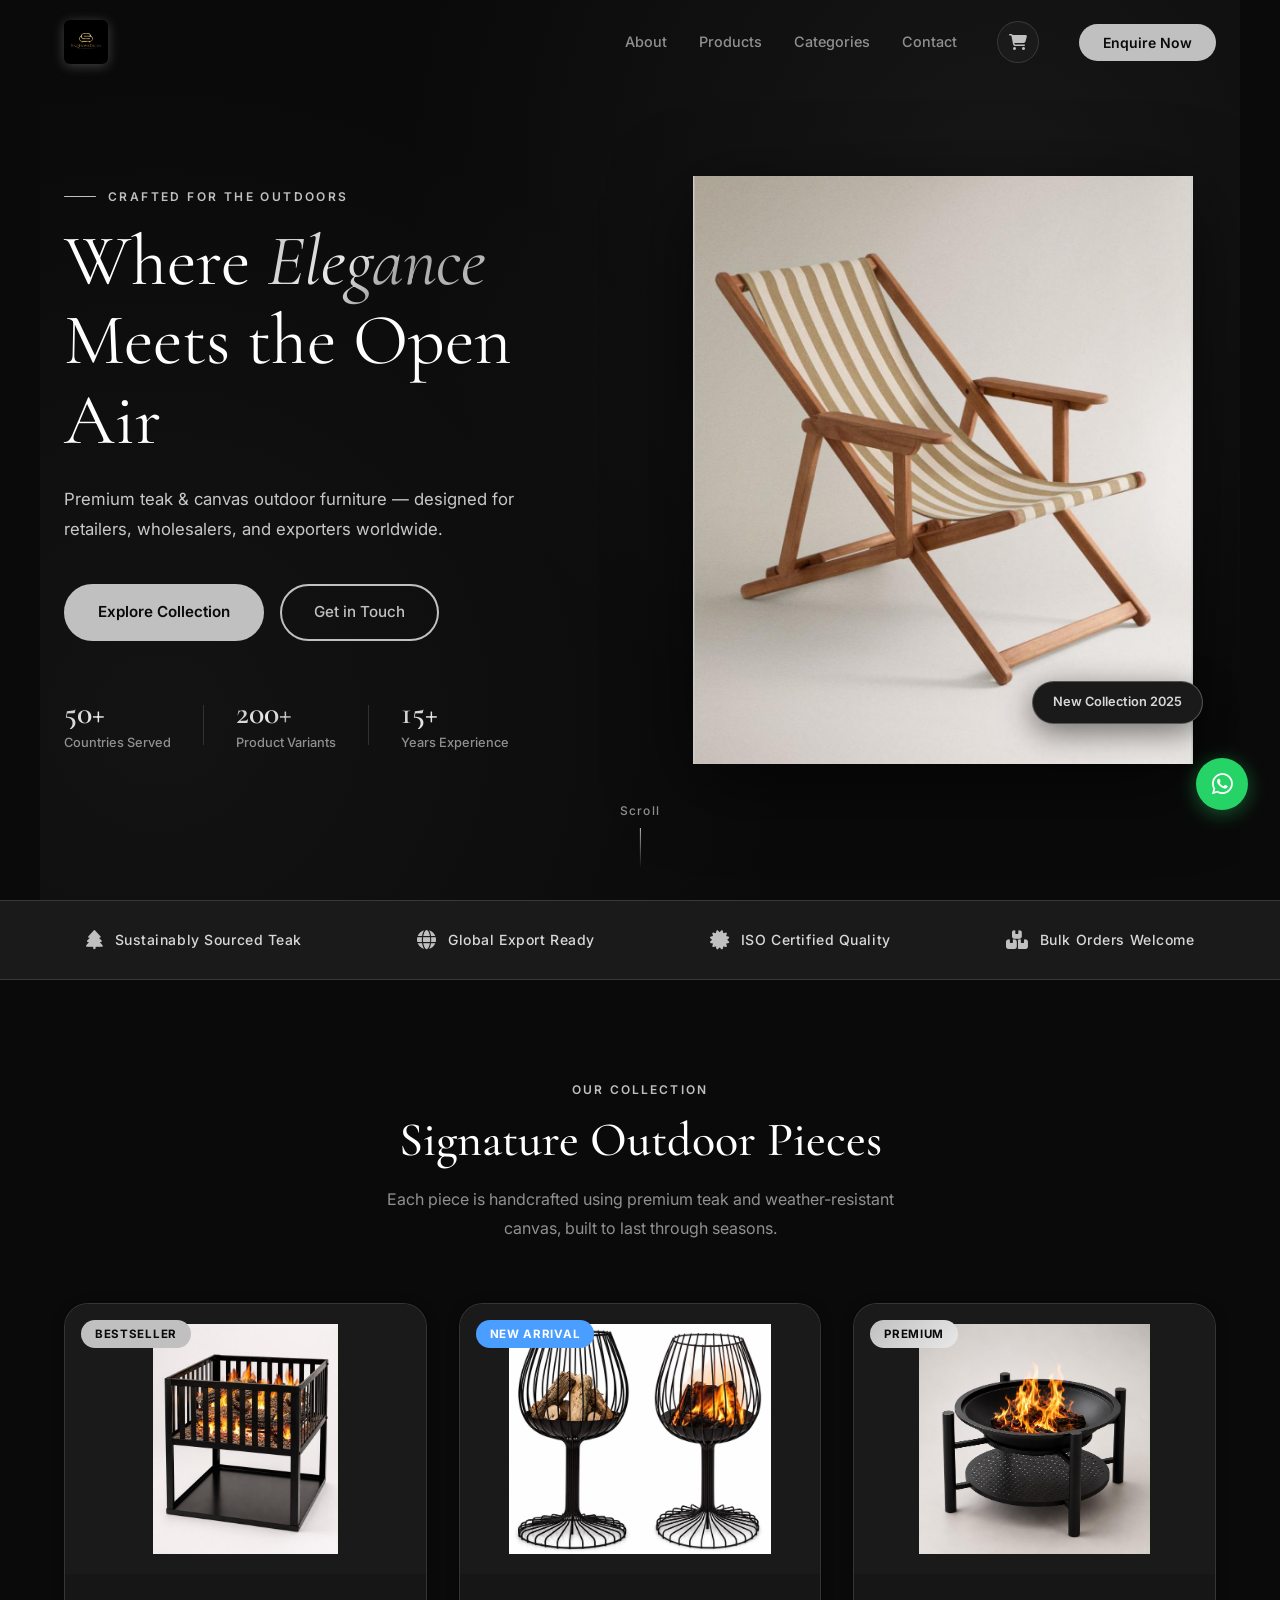
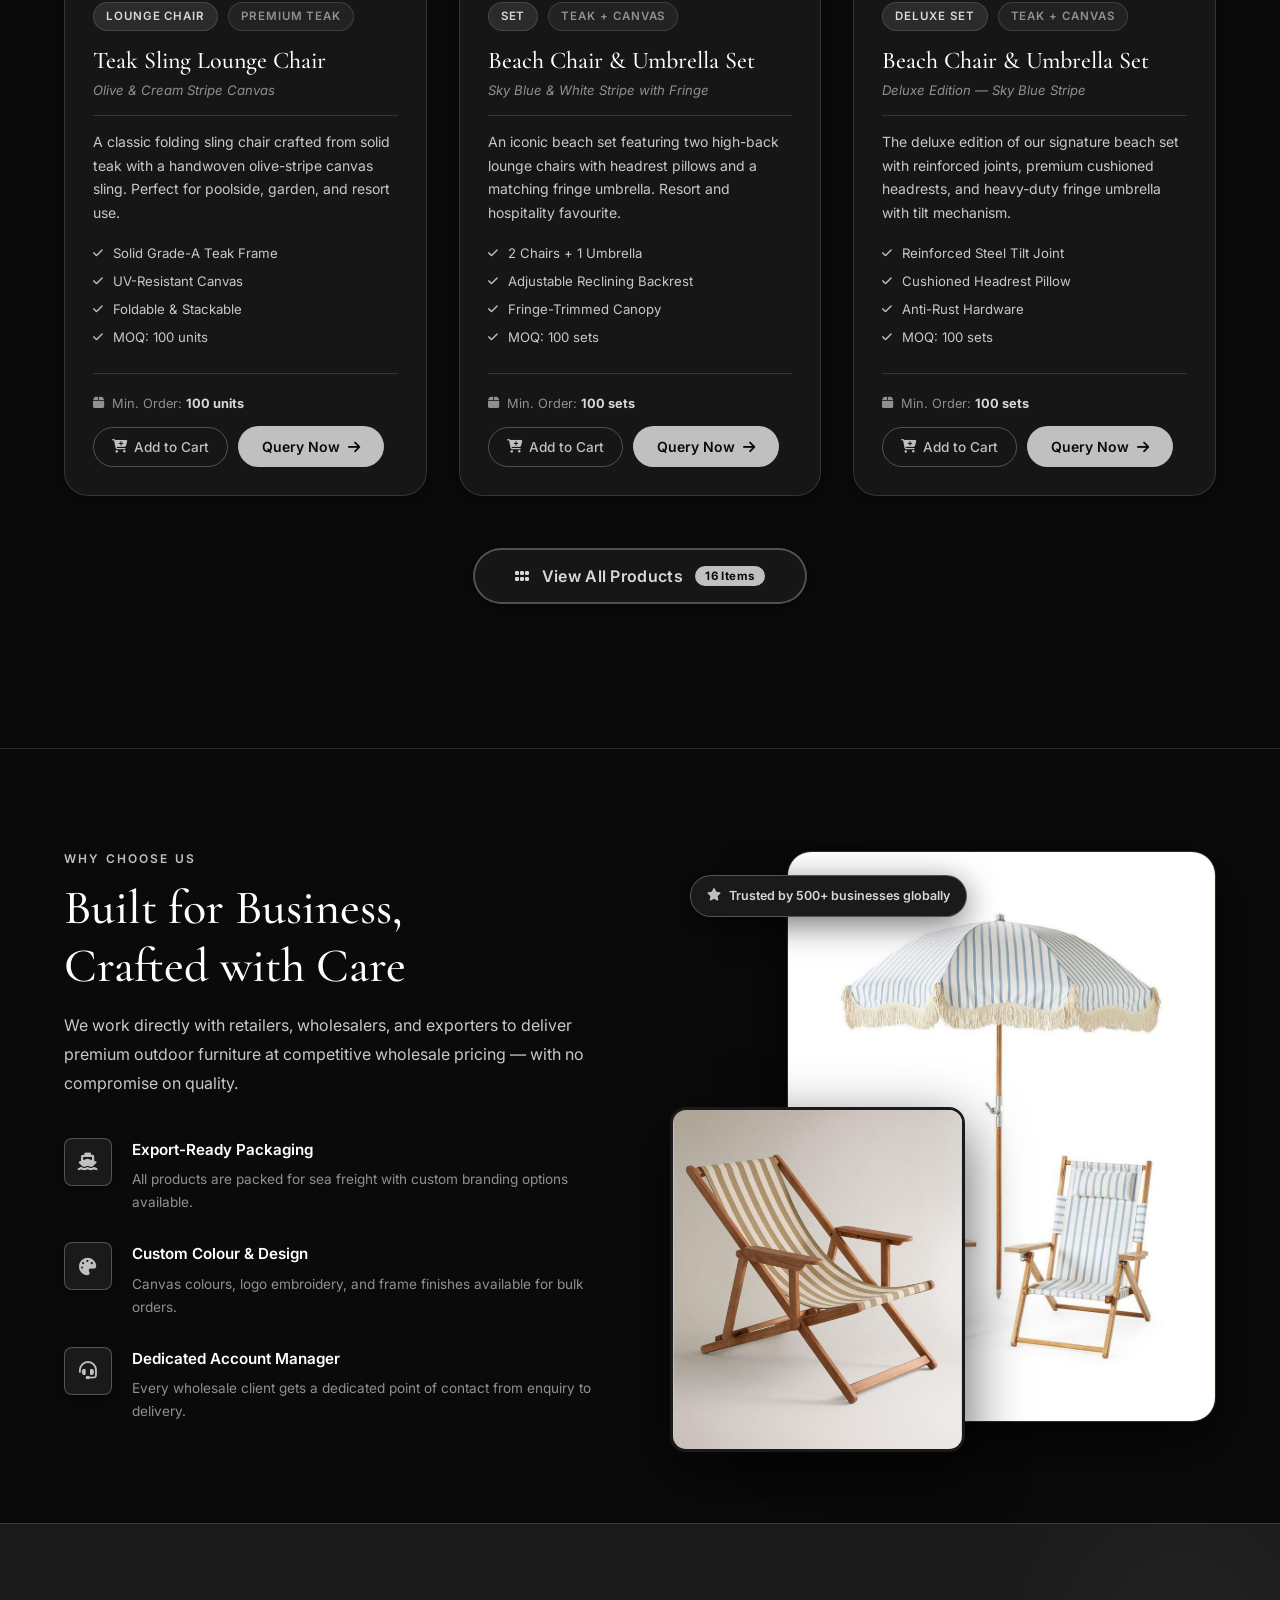
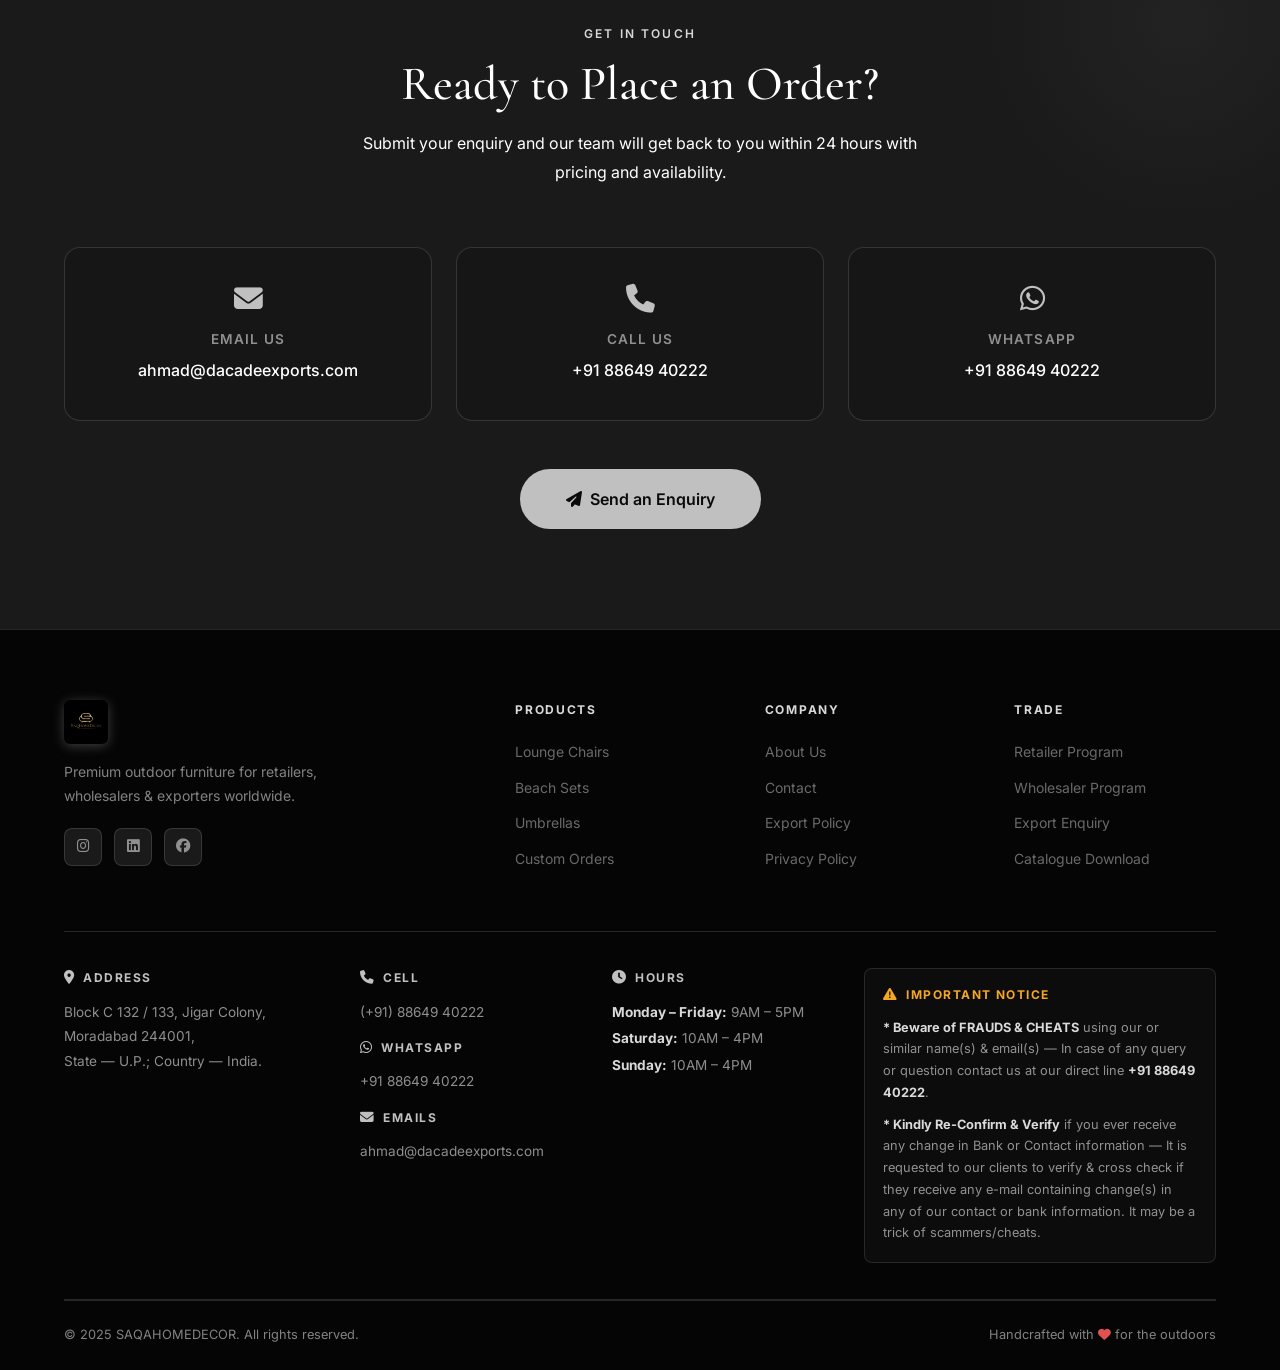
==== commit faca493b: "sum changes" ====
--- a/index.html
+++ b/index.html
@@ -18,12 +18,13 @@
   <nav class="navbar">
     <div class="nav-inner">
       <a href="#" class="logo">
-        <span class="logo-icon">&#9641;</span>
-        SAQAHOMEDECOR
+        <img src="image copy 16.png" alt="SAQAHOMEDECOR Logo" class="logo-img" />
+        
       </a>
       <ul class="nav-links">
         <li><a href="#about">About</a></li>
         <li><a href="#products">Products</a></li>
+        <li><a href="#categories">Categories</a></li>
         <li><a href="#contact">Contact</a></li>
       </ul>
       <button class="cart-btn" id="cartBtn" onclick="openCart()" aria-label="View Cart">
@@ -38,6 +39,7 @@
     <div class="mobile-menu" id="mobileMenu">
       <a href="#about">About</a>
       <a href="#products">Products</a>
+      <a href="#categories">Categories</a>
       <a href="#contact">Contact</a>
       <a href="#" onclick="openModal(null)">Enquire Now</a>
     </div>
@@ -118,7 +120,7 @@
         <!-- Product 1 -->
         <div class="product-card" data-product="Teak Sling Lounge Chair — Olive Stripe">
           <div class="product-img-wrap">
-            <img src="image.png" alt="Teak Sling Lounge Chair" loading="lazy" />
+            <img src="image copy 3.png" alt="Teak Sling Lounge Chair" loading="lazy" />
             <div class="product-overlay">
               <button class="overlay-btn" onclick="openModal('Teak Sling Lounge Chair — Olive Stripe')">
                 <i class="fa-solid fa-paper-plane"></i> Quick Enquiry
@@ -162,7 +164,7 @@
         <!-- Product 2 -->
         <div class="product-card" data-product="Beach Chair & Umbrella Set — Blue Stripe">
           <div class="product-img-wrap">
-            <img src="image copy.png" alt="Beach Chair & Umbrella Set" loading="lazy" />
+            <img src="image copy 9.png" alt="Beach Chair & Umbrella Set" loading="lazy" />
             <div class="product-overlay">
               <button class="overlay-btn" onclick="openModal('Beach Chair & Umbrella Set — Blue Stripe')">
                 <i class="fa-solid fa-paper-plane"></i> Quick Enquiry
@@ -206,7 +208,7 @@
         <!-- Product 3 -->
         <div class="product-card" data-product="Premium Beach Chair & Umbrella Set — Blue Stripe (Deluxe)">
           <div class="product-img-wrap">
-            <img src="image copy 2.png" alt="Beach Chair & Umbrella Set Deluxe" loading="lazy" />
+            <img src="image copy 11.png" alt="Beach Chair & Umbrella Set Deluxe" loading="lazy" />
             <div class="product-overlay">
               <button class="overlay-btn"
                 onclick="openModal('Premium Beach Chair & Umbrella Set — Blue Stripe (Deluxe)')">
@@ -265,8 +267,9 @@
     </div>
   </section>
 
-  <!-- ===== WHY US ===== -->
-  <section class="why-us">
+ 
+
+  <!-- ===== WHY US ===== -->  <section class="why-us">
     <div class="container">
       <div class="why-grid">
         <div class="why-text">
@@ -325,17 +328,17 @@
         <div class="contact-card">
           <i class="fa-solid fa-envelope"></i>
           <h4>Email Us</h4>
-          <p>sales@coastalcraft.com</p>
+          <p>ahmad@dacadeexports.com</p>
         </div>
         <div class="contact-card">
           <i class="fa-solid fa-phone"></i>
           <h4>Call Us</h4>
-          <p>+91 98765 43210</p>
+          <p>+91 88649 40222</p>
         </div>
         <div class="contact-card">
           <i class="fa-brands fa-whatsapp"></i>
           <h4>WhatsApp</h4>
-          <p>+91 98765 43210</p>
+          <p>+91 88649 40222</p>
         </div>
       </div>
       <div class="contact-cta">
@@ -352,8 +355,8 @@
       <div class="footer-grid">
         <div class="footer-brand">
           <a href="#" class="logo">
-            <span class="logo-icon">&#9641;</span>
-            SAQAHOMEDECOR
+            <img src="image copy 16.png" alt="SAQAHOMEDECOR Logo" class="logo-img" />
+            
           </a>
           <p>Premium outdoor furniture for retailers, wholesalers & exporters worldwide.</p>
           <div class="social-links">
@@ -395,16 +398,15 @@
       <div class="footer-contact-strip">
         <div class="fcs-col">
           <h5><i class="fa-solid fa-location-dot"></i> Address</h5>
-          <p>Plot No. 37-39-55; Near Toyota Rampur Road;<br>City — Moradabad, Zip — 244001;<br>State — U.P.; Country —
-            India.</p>
+          <p>Block C 132 / 133, Jigar Colony,<br>Moradabad 244001,<br>State — U.P.; Country — India.</p>
         </div>
         <div class="fcs-col">
           <h5><i class="fa-solid fa-phone"></i> Cell</h5>
-          <p>(+91) 8791 770 449</p>
-          <p>(+91) 92593 26271</p>
+          <p>(+91) 88649 40222</p>
+          <h5 style="margin-top:14px"><i class="fa-brands fa-whatsapp"></i> WhatsApp</h5>
+          <p>+91 88649 40222</p>
           <h5 style="margin-top:14px"><i class="fa-solid fa-envelope"></i> Emails</h5>
-          <p>Ahmad@Decadeexports.com</p>
-          <p>Decadeexports@gmail.com</p>
+          <p>ahmad@dacadeexports.com</p>
         </div>
         <div class="fcs-col">
           <h5><i class="fa-solid fa-clock"></i> Hours</h5>
@@ -415,7 +417,7 @@
         <div class="fcs-col fcs-notice">
           <h5><i class="fa-solid fa-triangle-exclamation"></i> Important Notice</h5>
           <p><strong>* Beware of FRAUDS & CHEATS</strong> using our or similar name(s) & email(s) — In case of any query
-            or question contact us at our direct line <strong>+91 8791 770 449</strong>.</p>
+            or question contact us at our direct line <strong>+91 88649 40222</strong>.</p>
           <p style="margin-top:10px"><strong>* Kindly Re-Confirm & Verify</strong> if you ever receive any change in
             Bank or Contact information — It is requested to our clients to verify & cross check if they receive any
             e-mail containing change(s) in any of our contact or bank information. It may be a trick of scammers/cheats.
@@ -424,7 +426,7 @@
       </div>
 
       <div class="footer-bottom">
-        <p>&copy; 2025 CoastalCraft. All rights reserved.</p>
+        <p>&copy; 2025 SAQAHOMEDECOR. All rights reserved.</p>
         <p>Handcrafted with <i class="fa-solid fa-heart"></i> for the outdoors</p>
       </div>
     </div>
@@ -669,6 +671,11 @@
     </div>
   </div>
 
+  <!-- ===== WHATSAPP FLOAT ===== -->
+  <a class="whatsapp-float" href="https://wa.me/918864940222" target="_blank" rel="noopener" aria-label="Chat on WhatsApp">
+    <i class="fa-brands fa-whatsapp"></i>
+  </a>
+
   <!-- ===== BACK TO TOP ===== -->
   <button class="back-to-top" id="backToTop" aria-label="Back to top"
     onclick="window.scrollTo({top:0,behavior:'smooth'})">
@@ -878,128 +885,7 @@
 
     // ===== VIEW ALL MODAL =====
     const viewAllProducts = [
-      {
-        name: 'Teak Sling Lounge Chair — Olive Stripe',
-        image: 'image.png',
-        badge: 'Bestseller', badgeClass: '',
-        category: 'Lounge Chair', material: 'Premium Teak',
-        title: 'Teak Sling Lounge Chair',
-        variant: 'Olive & Cream Stripe Canvas',
-        description: 'Classic folding sling chair crafted from solid teak with handwoven olive-stripe canvas. Perfect for poolside, garden, and resort use.',
-        features: ['Solid Grade-A Teak Frame', 'UV-Resistant Canvas', 'Foldable & Stackable'],
-        minOrder: '100 units'
-      },
-      {
-        name: 'Beach Chair & Umbrella Set — Blue Stripe',
-        image: 'image copy.png',
-        badge: 'New Arrival', badgeClass: 'new',
-        category: 'Set', material: 'Teak + Canvas',
-        title: 'Beach Chair & Umbrella Set',
-        variant: 'Sky Blue & White Stripe with Fringe',
-        description: 'Iconic beach set featuring two high-back lounge chairs with headrest pillows and a matching fringe umbrella. Resort favourite.',
-        features: ['2 Chairs + 1 Umbrella', 'Adjustable Reclining Backrest', 'Fringe-Trimmed Canopy'],
-        minOrder: '100 sets'
-      },
-      {
-        name: 'Premium Beach Chair & Umbrella Set — Blue Stripe (Deluxe)',
-        image: 'image copy 2.png',
-        badge: 'Premium', badgeClass: 'premium',
-        category: 'Deluxe Set', material: 'Teak + Canvas',
-        title: 'Beach Chair & Umbrella Set',
-        variant: 'Deluxe Edition — Sky Blue Stripe',
-        description: 'Deluxe edition with reinforced joints, premium cushioned headrests, and heavy-duty fringe umbrella with tilt mechanism.',
-        features: ['Reinforced Steel Tilt Joint', 'Cushioned Headrest Pillow', 'Anti-Rust Hardware'],
-        minOrder: '100 sets'
-      },
-      {
-        name: 'Teak Sling Lounge Chair — Cream Stripe',
-        image: 'image copy 3.png',
-        badge: 'Classic', badgeClass: '',
-        category: 'Lounge Chair', material: 'Premium Teak',
-        title: 'Teak Sling Lounge Chair',
-        variant: 'Cream & Natural Stripe Canvas',
-        description: 'A timeless folding sling chair in cream stripe canvas with solid teak frame. Ideal for luxury resorts, hotels, and garden settings.',
-        features: ['Solid Grade-A Teak Frame', 'UV-Resistant Canvas', 'Foldable & Stackable'],
-        minOrder: '100 units'
-      },
-      {
-        name: 'Beach Chair & Umbrella Set — White Fringe',
-        image: 'image copy 4.png',
-        badge: 'Popular', badgeClass: 'new',
-        category: 'Set', material: 'Teak + Canvas',
-        title: 'Beach Chair & Umbrella Set',
-        variant: 'All-White with Fringe Canopy',
-        description: 'A clean all-white beach set with fringe-trimmed umbrella and reclining lounge chairs. Perfect for luxury beach clubs and resorts.',
-        features: ['2 Chairs + 1 Umbrella', 'Adjustable Reclining Backrest', 'All-White Fringe Canopy'],
-        minOrder: '100 sets'
-      },
-      {
-        name: 'Teak Sling Lounge Chair — Olive Stripe',
-        image: 'image copy 5.png',
-        badge: 'Bestseller', badgeClass: '',
-        category: 'Lounge Chair', material: 'Premium Teak',
-        title: 'Teak Sling Lounge Chair',
-        variant: 'Olive & Cream Stripe Canvas',
-        description: 'Classic folding sling chair crafted from solid teak with handwoven olive-stripe canvas. Perfect for poolside, garden, and resort use.',
-        features: ['Solid Grade-A Teak Frame', 'UV-Resistant Canvas', 'Foldable & Stackable'],
-        minOrder: '100 units'
-      },
-      {
-        name: 'Teak Sling Lounge Chair — Olive Stripe',
-        image: 'image copy 6.png',
-        badge: 'Bestseller', badgeClass: '',
-        category: 'Lounge Chair', material: 'Premium Teak',
-        title: 'Teak Sling Lounge Chair',
-        variant: 'Olive & Cream Stripe Canvas',
-        description: 'Classic folding sling chair crafted from solid teak with handwoven olive-stripe canvas. Perfect for poolside, garden, and resort use.',
-        features: ['Solid Grade-A Teak Frame', 'UV-Resistant Canvas', 'Foldable & Stackable'],
-        minOrder: '100 units'
-      },
-      {
-        name: 'Beach Chair & Umbrella Set — White Fringe',
-        image: 'image copy 7.png',
-        badge: 'Popular', badgeClass: 'new',
-        category: 'Set', material: 'Teak + Canvas',
-        title: 'Beach Chair & Umbrella Set',
-        variant: 'All-White with Fringe Canopy',
-        description: 'A clean all-white beach set with fringe-trimmed umbrella and reclining lounge chairs. Perfect for luxury beach clubs and resorts.',
-        features: ['2 Chairs + 1 Umbrella', 'Adjustable Reclining Backrest', 'All-White Fringe Canopy'],
-        minOrder: '100 sets'
-      },
-      {
-        name: 'Beach Chair & Umbrella Set — White Fringe',
-        image: 'image copy 8.png',
-        badge: 'Popular', badgeClass: 'new',
-        category: 'Set', material: 'Teak + Canvas',
-        title: 'Beach Chair & Umbrella Set',
-        variant: 'All-White with Fringe Canopy',
-        description: 'A clean all-white beach set with fringe-trimmed umbrella and reclining lounge chairs. Perfect for luxury beach clubs and resorts.',
-        features: ['2 Chairs + 1 Umbrella', 'Adjustable Reclining Backrest', 'All-White Fringe Canopy'],
-        minOrder: '100 sets'
-      },
-       {
-        name: 'Teak Sling Lounge Chair — Olive Stripe',
-        image: 'image copy 9.png',
-        badge: 'Bestseller', badgeClass: '',
-        category: 'Lounge Chair', material: 'Premium Teak',
-        title: 'Teak Sling Lounge Chair',
-        variant: 'Olive & Cream Stripe Canvas',
-        description: 'Classic folding sling chair crafted from solid teak with handwoven olive-stripe canvas. Perfect for poolside, garden, and resort use.',
-        features: ['Solid Grade-A Teak Frame', 'UV-Resistant Canvas', 'Foldable & Stackable'],
-        minOrder: '100 units'
-      },
-       {
-        name: 'Teak Sling Lounge Chair — Olive Stripe',
-        image: 'image copy 10.png',
-        badge: 'Bestseller', badgeClass: '',
-        category: 'Lounge Chair', material: 'Premium Teak',
-        title: 'Teak Sling Lounge Chair',
-        variant: 'Olive & Cream Stripe Canvas',
-        description: 'Classic folding sling chair crafted from solid teak with handwoven olive-stripe canvas. Perfect for poolside, garden, and resort use.',
-        features: ['Solid Grade-A Teak Frame', 'UV-Resistant Canvas', 'Foldable & Stackable'],
-        minOrder: '100 units'
-      },
-       {
+        {
         name: 'Premium Beach Chair & Umbrella Set — Blue Stripe (Deluxe)',
         image: 'image copy 11.png',
         badge: 'Premium', badgeClass: 'premium',
@@ -1010,9 +896,42 @@
         features: ['Reinforced Steel Tilt Joint', 'Cushioned Headrest Pillow', 'Anti-Rust Hardware'],
         minOrder: '100 sets'
       },
-       {
+      {
+        name: 'Teak Sling Lounge Chair — Olive Stripe',
+        image: 'image copy 3.png',
+        badge: 'Bestseller', badgeClass: '',
+        category: 'Lounge Chair', material: 'Premium Teak',
+        title: 'Teak Sling Lounge Chair',
+        variant: 'Olive & Cream Stripe Canvas',
+        description: 'Classic folding sling chair crafted from solid teak with handwoven olive-stripe canvas. Perfect for poolside, garden, and resort use.',
+        features: ['Solid Grade-A Teak Frame', 'UV-Resistant Canvas', 'Foldable & Stackable'],
+        minOrder: '100 units'
+      },
+      {
+        name: 'Beach Chair & Umbrella Set — Blue Stripe',
+        image: 'image copy 9.png',
+        badge: 'New Arrival', badgeClass: 'new',
+        category: 'Set', material: 'Teak + Canvas',
+        title: 'Beach Chair & Umbrella Set',
+        variant: 'Sky Blue & White Stripe with Fringe',
+        description: 'Iconic beach set featuring two high-back lounge chairs with headrest pillows and a matching fringe umbrella. Resort favourite.',
+        features: ['2 Chairs + 1 Umbrella', 'Adjustable Reclining Backrest', 'Fringe-Trimmed Canopy'],
+        minOrder: '100 sets'
+      },
+      {
+        name: 'Beach Chair & Umbrella Set — White Fringe',
+        image: 'image copy 10.png',
+        badge: 'Popular', badgeClass: 'new',
+        category: 'Set', material: 'Teak + Canvas',
+        title: 'Beach Chair & Umbrella Set',
+        variant: 'All-White with Fringe Canopy',
+        description: 'A clean all-white beach set with fringe-trimmed umbrella and reclining lounge chairs. Perfect for luxury beach clubs and resorts.',
+        features: ['2 Chairs + 1 Umbrella', 'Adjustable Reclining Backrest', 'All-White Fringe Canopy'],
+        minOrder: '100 sets'
+      },
+      {
         name: 'Premium Beach Chair & Umbrella Set — Blue Stripe (Deluxe)',
-        image: 'image copy 12.png',
+        image: 'image copy 11.png',
         badge: 'Premium', badgeClass: 'premium',
         category: 'Deluxe Set', material: 'Teak + Canvas',
         title: 'Beach Chair & Umbrella Set',
@@ -1021,7 +940,18 @@
         features: ['Reinforced Steel Tilt Joint', 'Cushioned Headrest Pillow', 'Anti-Rust Hardware'],
         minOrder: '100 sets'
       },
-       {
+      {
+        name: 'Teak Sling Lounge Chair — Cream Stripe',
+        image: 'image copy 12.png',
+        badge: 'Classic', badgeClass: '',
+        category: 'Lounge Chair', material: 'Premium Teak',
+        title: 'Teak Sling Lounge Chair',
+        variant: 'Cream & Natural Stripe Canvas',
+        description: 'A timeless folding sling chair in cream stripe canvas with solid teak frame. Ideal for luxury resorts, hotels, and garden settings.',
+        features: ['Solid Grade-A Teak Frame', 'UV-Resistant Canvas', 'Foldable & Stackable'],
+        minOrder: '100 units'
+      },
+      {
         name: 'Beach Chair & Umbrella Set — White Fringe',
         image: 'image copy 13.png',
         badge: 'Popular', badgeClass: 'new',
@@ -1043,9 +973,64 @@
         features: ['Solid Grade-A Teak Frame', 'UV-Resistant Canvas', 'Foldable & Stackable'],
         minOrder: '100 units'
       },
-     {
+      {
+        name: 'Teak Sling Lounge Chair — Olive Stripe',
+        image: 'image copy 15.png',
+        badge: 'Bestseller', badgeClass: '',
+        category: 'Lounge Chair', material: 'Premium Teak',
+        title: 'Teak Sling Lounge Chair',
+        variant: 'Olive & Cream Stripe Canvas',
+        description: 'Classic folding sling chair crafted from solid teak with handwoven olive-stripe canvas. Perfect for poolside, garden, and resort use.',
+        features: ['Solid Grade-A Teak Frame', 'UV-Resistant Canvas', 'Foldable & Stackable'],
+        minOrder: '100 units'
+      },
+      {
+        name: 'Beach Chair & Umbrella Set — White Fringe',
+        image: 'image copy 2.png',
+        badge: 'Popular', badgeClass: 'new',
+        category: 'Set', material: 'Teak + Canvas',
+        title: 'Beach Chair & Umbrella Set',
+        variant: 'All-White with Fringe Canopy',
+        description: 'A clean all-white beach set with fringe-trimmed umbrella and reclining lounge chairs. Perfect for luxury beach clubs and resorts.',
+        features: ['2 Chairs + 1 Umbrella', 'Adjustable Reclining Backrest', 'All-White Fringe Canopy'],
+        minOrder: '100 sets'
+      },
+      {
+        name: 'Beach Chair & Umbrella Set — White Fringe',
+        image: 'image copy.png',
+        badge: 'Popular', badgeClass: 'new',
+        category: 'Set', material: 'Teak + Canvas',
+        title: 'Beach Chair & Umbrella Set',
+        variant: 'All-White with Fringe Canopy',
+        description: 'A clean all-white beach set with fringe-trimmed umbrella and reclining lounge chairs. Perfect for luxury beach clubs and resorts.',
+        features: ['2 Chairs + 1 Umbrella', 'Adjustable Reclining Backrest', 'All-White Fringe Canopy'],
+        minOrder: '100 sets'
+      },
+       {
+        name: 'Teak Sling Lounge Chair — Olive Stripe',
+        image: 'image.png',
+        badge: 'Bestseller', badgeClass: '',
+        category: 'Lounge Chair', material: 'Premium Teak',
+        title: 'Teak Sling Lounge Chair',
+        variant: 'Olive & Cream Stripe Canvas',
+        description: 'Classic folding sling chair crafted from solid teak with handwoven olive-stripe canvas. Perfect for poolside, garden, and resort use.',
+        features: ['Solid Grade-A Teak Frame', 'UV-Resistant Canvas', 'Foldable & Stackable'],
+        minOrder: '100 units'
+      },
+       {
+        name: 'Teak Sling Lounge Chair — Olive Stripe',
+        image: 'image copy 8.png',
+        badge: 'Bestseller', badgeClass: '',
+        category: 'Lounge Chair', material: 'Premium Teak',
+        title: 'Teak Sling Lounge Chair',
+        variant: 'Olive & Cream Stripe Canvas',
+        description: 'Classic folding sling chair crafted from solid teak with handwoven olive-stripe canvas. Perfect for poolside, garden, and resort use.',
+        features: ['Solid Grade-A Teak Frame', 'UV-Resistant Canvas', 'Foldable & Stackable'],
+        minOrder: '100 units'
+      },
+       {
         name: 'Premium Beach Chair & Umbrella Set — Blue Stripe (Deluxe)',
-        image: 'image copy 15.png',
+        image: 'image copy 7.png',
         badge: 'Premium', badgeClass: 'premium',
         category: 'Deluxe Set', material: 'Teak + Canvas',
         title: 'Beach Chair & Umbrella Set',
@@ -1054,6 +1039,30 @@
         features: ['Reinforced Steel Tilt Joint', 'Cushioned Headrest Pillow', 'Anti-Rust Hardware'],
         minOrder: '100 sets'
       },
+       {
+        name: 'Premium Beach Chair & Umbrella Set — Blue Stripe (Deluxe)',
+        image: 'image copy 5.png',
+        badge: 'Premium', badgeClass: 'premium',
+        category: 'Deluxe Set', material: 'Teak + Canvas',
+        title: 'Beach Chair & Umbrella Set',
+        variant: 'Deluxe Edition — Sky Blue Stripe',
+        description: 'Deluxe edition with reinforced joints, premium cushioned headrests, and heavy-duty fringe umbrella with tilt mechanism.',
+        features: ['Reinforced Steel Tilt Joint', 'Cushioned Headrest Pillow', 'Anti-Rust Hardware'],
+        minOrder: '100 sets'
+      },
+       
+      {
+        name: 'Teak Sling Lounge Chair — Olive Stripe',
+        image: 'image copy 7.png',
+        badge: 'Bestseller', badgeClass: '',
+        category: 'Lounge Chair', material: 'Premium Teak',
+        title: 'Teak Sling Lounge Chair',
+        variant: 'Olive & Cream Stripe Canvas',
+        description: 'Classic folding sling chair crafted from solid teak with handwoven olive-stripe canvas. Perfect for poolside, garden, and resort use.',
+        features: ['Solid Grade-A Teak Frame', 'UV-Resistant Canvas', 'Foldable & Stackable'],
+        minOrder: '100 units'
+      },
+   
     ];
 
     function renderViewAllProducts() {
--- a/index.css
+++ b/index.css
@@ -1,32 +1,34 @@
 /* =============================================
-   COASTAL CRAFT — Main Stylesheet
-   Color Theme: Warm Teak, Cream, Olive, Sky Blue
+   SAQAHOMEDECOR — Main Stylesheet
+   Color Theme: Luxurious Silver & Black
    ============================================= */
 
 /* ---- CSS Variables ---- */
 :root {
-  --teak: #8B5E3C;
-  --teak-dark: #6B4628;
-  --teak-light: #C4935A;
-  --cream: #F5F0E8;
-  --cream-dark: #EDE7D9;
-  --olive: #9A9462;
-  --olive-light: #B5AF84;
-  --sky: #A8C5D8;
-  --sky-dark: #7AAEC4;
-  --white: #FFFFFF;
-  --off-white: #FAFAF7;
-  --text-dark: #1C1C1C;
-  --text-mid: #4A4A4A;
-  --text-light: #7A7A7A;
-  --border: #E0D8CE;
-  --shadow-sm: 0 2px 12px rgba(139,94,60,0.08);
-  --shadow-md: 0 8px 32px rgba(139,94,60,0.14);
-  --shadow-lg: 0 20px 60px rgba(139,94,60,0.18);
-  --radius: 16px;
-  --radius-sm: 8px;
-  --radius-lg: 24px;
-  --transition: all 0.3s cubic-bezier(0.4, 0, 0.2, 1);
+  --black:        #0a0a0a;
+  --black-mid:    #111111;
+  --black-light:  #1a1a1a;
+  --black-card:   #161616;
+  --silver:       #C0C0C0;
+  --silver-light: #D8D8D8;
+  --silver-dark:  #909090;
+  --silver-dim:   #606060;
+  --metallic:     linear-gradient(135deg, #C0C0C0 0%, #e8e8e8 40%, #a8a8a8 60%, #C0C0C0 100%);
+  --white:        #FFFFFF;
+  --off-white:    #F0F0F0;
+  --text-dark:    #FFFFFF;
+  --text-mid:     #C8C8C8;
+  --text-light:   #909090;
+  --border:       rgba(192,192,192,0.18);
+  --border-glow:  rgba(192,192,192,0.35);
+  --shadow-sm:    0 2px 12px rgba(0,0,0,0.45);
+  --shadow-md:    0 8px 32px rgba(0,0,0,0.55);
+  --shadow-lg:    0 20px 60px rgba(0,0,0,0.65);
+  --shadow-silver:0 4px 24px rgba(192,192,192,0.15);
+  --radius:       16px;
+  --radius-sm:    8px;
+  --radius-lg:    24px;
+  --transition:   all 0.3s cubic-bezier(0.4, 0, 0.2, 1);
 }
 
 /* ---- Reset & Base ---- */
@@ -36,7 +38,7 @@
 
 body {
   font-family: 'Inter', sans-serif;
-  background: var(--off-white);
+  background: var(--black);
   color: var(--text-dark);
   line-height: 1.6;
   overflow-x: hidden;
@@ -59,7 +61,7 @@
   font-weight: 600;
   letter-spacing: 0.18em;
   text-transform: uppercase;
-  color: var(--teak);
+  color: var(--silver);
   margin-bottom: 12px;
 }
 
@@ -68,7 +70,7 @@
   font-size: clamp(2rem, 4vw, 3rem);
   font-weight: 500;
   line-height: 1.2;
-  color: var(--text-dark);
+  color: var(--white);
   margin-bottom: 16px;
 }
 
@@ -84,65 +86,66 @@
 
 .section-header.light .section-title,
 .section-header.light .section-sub { color: var(--white); }
-.section-header.light .section-eyebrow { color: var(--sky); }
+.section-header.light .section-eyebrow { color: var(--silver-light); }
 
 /* ---- Buttons ---- */
 .btn-primary {
   display: inline-flex;
   align-items: center;
   gap: 8px;
-  background: var(--teak);
-  color: var(--white);
+  background: var(--silver);
+  color: var(--black);
+  padding: 14px 32px;
+  border-radius: 50px;
+  font-size: 0.95rem;
+  font-weight: 600;
+  transition: var(--transition);
+  border: 2px solid var(--silver);
+}
+.btn-primary:hover {
+  background: var(--white);
+  border-color: var(--white);
+  transform: translateY(-2px);
+  box-shadow: var(--shadow-silver);
+}
+.btn-primary.large { padding: 18px 44px; font-size: 1rem; }
+
+.btn-outline {
+  display: inline-flex;
+  align-items: center;
+  gap: 8px;
+  background: transparent;
+  color: var(--silver);
   padding: 14px 32px;
   border-radius: 50px;
   font-size: 0.95rem;
   font-weight: 500;
-  transition: var(--transition);
-  border: 2px solid var(--teak);
-}
-.btn-primary:hover {
-  background: var(--teak-dark);
-  border-color: var(--teak-dark);
+  border: 2px solid var(--silver);
+  transition: var(--transition);
+}
+.btn-outline:hover {
+  background: var(--silver);
+  color: var(--black);
   transform: translateY(-2px);
-  box-shadow: var(--shadow-md);
-}
-.btn-primary.large { padding: 18px 44px; font-size: 1rem; }
-
-.btn-outline {
-  display: inline-flex;
-  align-items: center;
-  gap: 8px;
-  background: transparent;
-  color: var(--teak);
-  padding: 14px 32px;
-  border-radius: 50px;
-  font-size: 0.95rem;
-  font-weight: 500;
-  border: 2px solid var(--teak);
-  transition: var(--transition);
-}
-.btn-outline:hover {
-  background: var(--teak);
-  color: var(--white);
-  transform: translateY(-2px);
+  box-shadow: var(--shadow-silver);
 }
 
 .btn-query {
   display: inline-flex;
   align-items: center;
   gap: 8px;
-  background: var(--teak);
-  color: var(--white);
+  background: var(--silver);
+  color: var(--black);
   padding: 12px 24px;
   border-radius: 50px;
   font-size: 0.875rem;
-  font-weight: 500;
+  font-weight: 600;
   transition: var(--transition);
 }
 .btn-query:hover {
-  background: var(--teak-dark);
+  background: var(--white);
   transform: translateY(-2px);
-  box-shadow: var(--shadow-sm);
+  box-shadow: var(--shadow-silver);
 }
 .btn-query i { transition: transform 0.3s; }
 .btn-query:hover i { transform: translateX(4px); }
@@ -158,11 +161,11 @@
   transition: var(--transition);
 }
 .navbar.scrolled {
-  background: rgba(255,255,255,0.96);
+  background: rgba(10,10,10,0.96);
   backdrop-filter: blur(16px);
   -webkit-backdrop-filter: blur(16px);
   padding: 14px 0;
-  box-shadow: 0 2px 24px rgba(0,0,0,0.08);
+  box-shadow: 0 2px 24px rgba(0,0,0,0.7), 0 1px 0 rgba(192,192,192,0.1);
 }
 .nav-inner {
   max-width: 1200px;
@@ -174,16 +177,22 @@
 }
 .logo {
   font-family: 'Cormorant Garamond', serif;
-  font-size: 1.6rem;
-  font-weight: 600;
-  color: var(--teak-dark);
-  display: flex;
-  align-items: center;
-  gap: 8px;
+  font-size: 1.5rem;
+  font-weight: 600;
+  color: var(--silver-light);
+  display: flex;
+  align-items: center;
+  gap: 10px;
   white-space: nowrap;
 }
-.logo span { color: var(--olive); }
-.logo-icon { font-size: 1.2rem; color: var(--teak); }
+.logo-img {
+  width: 44px;
+  height: 44px;
+  object-fit: contain;
+  border-radius: 6px;
+  filter: drop-shadow(0 2px 6px rgba(192,192,192,0.3));
+}
+.logo span { background: var(--metallic); -webkit-background-clip: text; -webkit-text-fill-color: transparent; background-clip: text; }
 
 .nav-links {
   display: flex;
@@ -193,7 +202,7 @@
 .nav-links a {
   font-size: 0.9rem;
   font-weight: 500;
-  color: var(--text-mid);
+  color: var(--silver-dark);
   transition: color 0.2s;
   position: relative;
 }
@@ -201,26 +210,26 @@
   content: '';
   position: absolute;
   bottom: -3px; left: 0; right: 0;
-  height: 2px;
-  background: var(--teak);
+  height: 1px;
+  background: var(--silver);
   transform: scaleX(0);
   transition: transform 0.3s;
   border-radius: 2px;
 }
-.nav-links a:hover { color: var(--teak); }
+.nav-links a:hover { color: var(--silver-light); }
 .nav-links a:hover::after { transform: scaleX(1); }
 
 .nav-cta {
-  background: var(--teak);
-  color: var(--white);
+  background: var(--silver);
+  color: var(--black);
   padding: 10px 24px;
   border-radius: 50px;
   font-size: 0.875rem;
-  font-weight: 500;
+  font-weight: 600;
   transition: var(--transition);
   white-space: nowrap;
 }
-.nav-cta:hover { background: var(--teak-dark); transform: translateY(-1px); }
+.nav-cta:hover { background: var(--white); transform: translateY(-1px); box-shadow: var(--shadow-silver); }
 
 .hamburger {
   display: none;
@@ -233,7 +242,7 @@
   display: block;
   width: 24px;
   height: 2px;
-  background: var(--teak-dark);
+  background: var(--silver);
   border-radius: 2px;
   transition: var(--transition);
 }
@@ -244,7 +253,7 @@
 .mobile-menu {
   display: none;
   flex-direction: column;
-  background: var(--white);
+  background: var(--black-mid);
   border-top: 1px solid var(--border);
   padding: 0;
   max-height: 0;
@@ -259,13 +268,13 @@
 .mobile-menu a {
   padding: 12px 0;
   font-size: 0.95rem;
-  color: var(--text-mid);
+  color: var(--silver-dark);
   border-bottom: 1px solid var(--border);
   font-weight: 500;
 }
 .mobile-menu a:last-child {
   border-bottom: none;
-  color: var(--teak);
+  color: var(--silver-light);
   font-weight: 600;
 }
 
@@ -274,7 +283,7 @@
    ============================================= */
 .hero {
   min-height: 100vh;
-  background: var(--cream);
+  background: var(--black);
   display: flex;
   align-items: center;
   position: relative;
@@ -289,8 +298,8 @@
   position: absolute;
   inset: 0;
   background-image:
-    radial-gradient(circle at 80% 20%, rgba(168,197,216,0.2) 0%, transparent 50%),
-    radial-gradient(circle at 10% 80%, rgba(154,148,98,0.15) 0%, transparent 50%);
+    radial-gradient(circle at 80% 20%, rgba(192,192,192,0.07) 0%, transparent 50%),
+    radial-gradient(circle at 10% 80%, rgba(192,192,192,0.05) 0%, transparent 50%);
   pointer-events: none;
 }
 
@@ -306,7 +315,7 @@
   font-weight: 600;
   letter-spacing: 0.2em;
   text-transform: uppercase;
-  color: var(--teak);
+  color: var(--silver);
   margin-bottom: 16px;
   display: flex;
   align-items: center;
@@ -316,8 +325,8 @@
   content: '';
   display: inline-block;
   width: 32px;
-  height: 2px;
-  background: var(--teak);
+  height: 1px;
+  background: var(--silver);
   border-radius: 2px;
 }
 
@@ -326,12 +335,15 @@
   font-size: clamp(2.8rem, 6vw, 4.5rem);
   font-weight: 400;
   line-height: 1.1;
-  color: var(--text-dark);
+  color: var(--white);
   margin-bottom: 24px;
 }
 .hero-title em {
   font-style: italic;
-  color: var(--teak);
+  background: var(--metallic);
+  -webkit-background-clip: text;
+  -webkit-text-fill-color: transparent;
+  background-clip: text;
 }
 
 .hero-sub {
@@ -359,7 +371,10 @@
   font-family: 'Cormorant Garamond', serif;
   font-size: 2rem;
   font-weight: 600;
-  color: var(--teak-dark);
+  background: var(--metallic);
+  -webkit-background-clip: text;
+  -webkit-text-fill-color: transparent;
+  background-clip: text;
   line-height: 1;
 }
 .stat p {
@@ -391,13 +406,13 @@
   content: '';
   position: absolute;
   inset: -20px;
-  background: radial-gradient(circle, rgba(139,94,60,0.08) 0%, transparent 70%);
+  background: radial-gradient(circle, rgba(192,192,192,0.06) 0%, transparent 70%);
   border-radius: 50%;
 }
 .hero-img-wrap img {
   width: 100%;
   height: auto;
-  filter: drop-shadow(0 20px 40px rgba(139,94,60,0.2));
+  filter: drop-shadow(0 20px 40px rgba(0,0,0,0.6));
   transition: transform 0.6s cubic-bezier(0.4,0,0.2,1);
 }
 .hero-img-wrap:hover img { transform: scale(1.03) translateY(-6px); }
@@ -406,14 +421,14 @@
   position: absolute;
   bottom: 40px;
   right: -10px;
-  background: var(--white);
-  color: var(--teak-dark);
+  background: var(--black-light);
+  color: var(--silver-light);
   padding: 10px 20px;
   border-radius: 50px;
   font-size: 0.8rem;
   font-weight: 600;
   box-shadow: var(--shadow-md);
-  border: 1px solid var(--border);
+  border: 1px solid var(--border-glow);
 }
 
 .hero-scroll {
@@ -433,7 +448,7 @@
 .scroll-line {
   width: 1px;
   height: 40px;
-  background: linear-gradient(to bottom, var(--teak), transparent);
+  background: linear-gradient(to bottom, var(--silver), transparent);
   animation: scrollPulse 2s ease-in-out infinite;
 }
 @keyframes scrollPulse {
@@ -445,7 +460,9 @@
    ABOUT STRIP
    ============================================= */
 .about-strip {
-  background: var(--teak-dark);
+  background: var(--black-light);
+  border-top: 1px solid var(--border);
+  border-bottom: 1px solid var(--border);
   padding: 28px 24px;
 }
 .strip-inner {
@@ -461,11 +478,11 @@
   display: flex;
   align-items: center;
   gap: 12px;
-  color: var(--cream);
+  color: var(--silver-light);
 }
 .strip-item i {
   font-size: 1.2rem;
-  color: var(--teak-light);
+  color: var(--silver);
 }
 .strip-item p {
   font-size: 0.875rem;
@@ -478,7 +495,7 @@
    ============================================= */
 .products {
   padding: 100px 0;
-  background: var(--off-white);
+  background: var(--black);
 }
 
 .product-grid {
@@ -488,7 +505,7 @@
 }
 
 .product-card {
-  background: var(--white);
+  background: var(--black-card);
   border-radius: var(--radius-lg);
   overflow: hidden;
   box-shadow: var(--shadow-sm);
@@ -502,15 +519,16 @@
   transform: translateY(0);
 }
 .product-card:hover {
-  box-shadow: var(--shadow-lg);
+  box-shadow: var(--shadow-lg), 0 0 0 1px var(--border-glow);
   transform: translateY(-8px);
+  border-color: var(--border-glow);
 }
 
 .product-img-wrap {
   position: relative;
   overflow: hidden;
   aspect-ratio: 4/3;
-  background: var(--cream);
+  background: var(--black-light);
 }
 .product-img-wrap img {
   width: 100%;
@@ -519,14 +537,12 @@
   padding: 20px;
   transition: transform 0.5s cubic-bezier(0.4,0,0.2,1);
 }
-.product-card:hover .product-img-wrap img {
-  transform: scale(1.06);
-}
+.product-card:hover .product-img-wrap img { transform: scale(1.06); }
 
 .product-overlay {
   position: absolute;
   inset: 0;
-  background: rgba(28,28,28,0.45);
+  background: rgba(0,0,0,0.6);
   display: flex;
   align-items: center;
   justify-content: center;
@@ -536,8 +552,8 @@
 .product-card:hover .product-overlay { opacity: 1; }
 
 .overlay-btn {
-  background: var(--white);
-  color: var(--teak-dark);
+  background: var(--silver);
+  color: var(--black);
   padding: 12px 28px;
   border-radius: 50px;
   font-size: 0.875rem;
@@ -549,23 +565,23 @@
   transform: translateY(10px);
 }
 .product-card:hover .overlay-btn { transform: translateY(0); }
-.overlay-btn:hover { background: var(--teak); color: var(--white); }
+.overlay-btn:hover { background: var(--white); }
 
 .product-badge {
   position: absolute;
   top: 16px;
   left: 16px;
-  background: var(--teak);
-  color: var(--white);
+  background: var(--silver);
+  color: var(--black);
   padding: 5px 14px;
   border-radius: 50px;
   font-size: 0.72rem;
-  font-weight: 600;
+  font-weight: 700;
   letter-spacing: 0.06em;
   text-transform: uppercase;
 }
-.product-badge.new { background: var(--sky-dark); }
-.product-badge.premium { background: var(--olive); }
+.product-badge.new { background: #4a9eff; color: var(--white); }
+.product-badge.premium { background: linear-gradient(135deg, #C0C0C0, #e8e8e8); color: var(--black); }
 
 .product-info { padding: 28px; }
 
@@ -583,19 +599,21 @@
   border-radius: 50px;
 }
 .product-category {
-  background: var(--cream-dark);
-  color: var(--teak);
+  background: rgba(192,192,192,0.12);
+  color: var(--silver-light);
+  border: 1px solid var(--border);
 }
 .product-material {
-  background: rgba(154,148,98,0.12);
-  color: var(--olive);
+  background: rgba(192,192,192,0.07);
+  color: var(--silver-dark);
+  border: 1px solid var(--border);
 }
 
 .product-name {
   font-family: 'Cormorant Garamond', serif;
   font-size: 1.5rem;
   font-weight: 500;
-  color: var(--text-dark);
+  color: var(--white);
   margin-bottom: 4px;
   line-height: 1.3;
 }
@@ -628,7 +646,7 @@
   color: var(--text-mid);
 }
 .product-features li i {
-  color: var(--teak);
+  color: var(--silver);
   font-size: 0.7rem;
   flex-shrink: 0;
 }
@@ -649,15 +667,140 @@
   font-size: 0.8rem;
   color: var(--text-light);
 }
-.product-moq i { color: var(--teak-light); }
-.product-moq strong { color: var(--teak-dark); }
+.product-moq i { color: var(--silver-dark); }
+.product-moq strong { color: var(--silver-light); }
+
+/* =============================================
+   PRODUCT CATEGORIES SECTION
+   ============================================= */
+.categories {
+  padding: 100px 0;
+  background: var(--black-mid);
+  border-top: 1px solid var(--border);
+}
+
+.category-grid {
+  display: grid;
+  grid-template-columns: repeat(3, 1fr);
+  gap: 28px;
+}
+
+.category-card {
+  position: relative;
+  border-radius: var(--radius-lg);
+  overflow: hidden;
+  aspect-ratio: 4/3;
+  cursor: pointer;
+  border: 1px solid var(--border);
+  transition: var(--transition);
+  background: var(--black-card);
+}
+.category-card:hover {
+  transform: translateY(-6px);
+  box-shadow: var(--shadow-lg), 0 0 0 1px var(--border-glow);
+  border-color: var(--border-glow);
+}
+
+.category-card img {
+  width: 100%;
+  height: 100%;
+  object-fit: cover;
+  transition: transform 0.5s cubic-bezier(0.4,0,0.2,1);
+  filter: brightness(0.75);
+}
+.category-card:hover img {
+  transform: scale(1.08);
+  filter: brightness(0.55);
+}
+
+.category-overlay {
+  position: absolute;
+  inset: 0;
+  background: linear-gradient(180deg, transparent 30%, rgba(0,0,0,0.8) 100%);
+  display: flex;
+  flex-direction: column;
+  align-items: center;
+  justify-content: flex-end;
+  padding: 28px 24px;
+  text-align: center;
+  transition: var(--transition);
+}
+
+.category-icon {
+  width: 48px;
+  height: 48px;
+  background: rgba(192,192,192,0.15);
+  border: 1px solid var(--border-glow);
+  border-radius: 50%;
+  display: flex;
+  align-items: center;
+  justify-content: center;
+  margin-bottom: 12px;
+  font-size: 1.2rem;
+  color: var(--silver-light);
+  backdrop-filter: blur(6px);
+  transition: var(--transition);
+}
+.category-card:hover .category-icon {
+  background: var(--silver);
+  color: var(--black);
+  border-color: var(--silver);
+}
+
+.category-name {
+  font-family: 'Cormorant Garamond', serif;
+  font-size: 1.4rem;
+  font-weight: 500;
+  color: var(--white);
+  margin-bottom: 6px;
+  line-height: 1.2;
+}
+
+.category-sub {
+  font-size: 0.78rem;
+  color: rgba(255,255,255,0.65);
+  letter-spacing: 0.08em;
+  text-transform: uppercase;
+  font-weight: 500;
+  margin-bottom: 16px;
+}
+
+.category-btn {
+  display: inline-flex;
+  align-items: center;
+  gap: 7px;
+  background: var(--silver);
+  color: var(--black);
+  padding: 9px 20px;
+  border-radius: 50px;
+  font-size: 0.78rem;
+  font-weight: 700;
+  letter-spacing: 0.05em;
+  opacity: 0;
+  transform: translateY(10px);
+  transition: var(--transition);
+}
+.category-card:hover .category-btn {
+  opacity: 1;
+  transform: translateY(0);
+}
+.category-btn:hover { background: var(--white); }
+
+/* Placeholder background for category cards without real images */
+.cat-placeholder {
+  width: 100%;
+  height: 100%;
+  object-fit: cover;
+  filter: brightness(0.6) saturate(0.4);
+}
 
 /* =============================================
    WHY US
    ============================================= */
 .why-us {
   padding: 100px 0;
-  background: var(--cream);
+  background: var(--black);
+  border-top: 1px solid var(--border);
 }
 .why-grid {
   display: grid;
@@ -691,20 +834,26 @@
 .why-icon {
   width: 48px;
   height: 48px;
-  background: var(--white);
+  background: var(--black-light);
+  border: 1px solid var(--border-glow);
   border-radius: var(--radius-sm);
   display: flex;
   align-items: center;
   justify-content: center;
   flex-shrink: 0;
   box-shadow: var(--shadow-sm);
-  color: var(--teak);
+  color: var(--silver);
   font-size: 1.1rem;
+  transition: var(--transition);
+}
+.why-feat:hover .why-icon {
+  background: var(--silver);
+  color: var(--black);
 }
 .why-feat h4 {
   font-size: 0.95rem;
   font-weight: 600;
-  color: var(--text-dark);
+  color: var(--white);
   margin-bottom: 6px;
 }
 .why-feat p {
@@ -720,6 +869,7 @@
   border-radius: var(--radius-lg);
   box-shadow: var(--shadow-lg);
   margin-left: auto;
+  border: 1px solid var(--border);
 }
 .why-img-front {
   width: 55%;
@@ -728,13 +878,14 @@
   position: absolute;
   bottom: -30px;
   left: -10px;
-  border: 4px solid var(--white);
+  border: 3px solid var(--black-light);
 }
 .why-tag {
   position: absolute;
   top: 24px;
   left: 10px;
-  background: var(--white);
+  background: var(--black-light);
+  border: 1px solid var(--border-glow);
   padding: 10px 16px;
   border-radius: 50px;
   display: flex;
@@ -742,18 +893,18 @@
   gap: 8px;
   font-size: 0.78rem;
   font-weight: 600;
-  color: var(--teak-dark);
+  color: var(--silver-light);
   box-shadow: var(--shadow-md);
-  border: 1px solid var(--border);
-}
-.why-tag i { color: #F5A623; }
+}
+.why-tag i { color: var(--silver); }
 
 /* =============================================
    CONTACT SECTION
    ============================================= */
 .contact-section {
   padding: 100px 0;
-  background: var(--teak-dark);
+  background: var(--black-light);
+  border-top: 1px solid var(--border);
   position: relative;
   overflow: hidden;
 }
@@ -762,7 +913,7 @@
   position: absolute;
   top: -100px; right: -100px;
   width: 400px; height: 400px;
-  background: radial-gradient(circle, rgba(196,147,90,0.15) 0%, transparent 70%);
+  background: radial-gradient(circle, rgba(192,192,192,0.05) 0%, transparent 70%);
   border-radius: 50%;
 }
 
@@ -773,8 +924,8 @@
   margin-bottom: 48px;
 }
 .contact-card {
-  background: rgba(255,255,255,0.07);
-  border: 1px solid rgba(255,255,255,0.12);
+  background: var(--black-card);
+  border: 1px solid var(--border);
   border-radius: var(--radius);
   padding: 36px 28px;
   text-align: center;
@@ -784,12 +935,14 @@
 }
 .contact-card.visible { opacity: 1; transform: translateY(0); }
 .contact-card:hover {
-  background: rgba(255,255,255,0.13);
+  background: var(--black-light);
+  border-color: var(--border-glow);
   transform: translateY(-4px);
+  box-shadow: var(--shadow-silver);
 }
 .contact-card i {
   font-size: 1.8rem;
-  color: var(--teak-light);
+  color: var(--silver);
   margin-bottom: 16px;
 }
 .contact-card h4 {
@@ -797,7 +950,7 @@
   font-weight: 600;
   letter-spacing: 0.08em;
   text-transform: uppercase;
-  color: rgba(255,255,255,0.6);
+  color: var(--silver-dark);
   margin-bottom: 8px;
 }
 .contact-card p {
@@ -811,9 +964,10 @@
    FOOTER
    ============================================= */
 .footer {
-  background: #111111;
+  background: #050505;
   padding: 70px 0 0;
-  color: rgba(255,255,255,0.6);
+  color: rgba(255,255,255,0.5);
+  border-top: 1px solid var(--border);
 }
 .footer-grid {
   display: grid;
@@ -821,79 +975,37 @@
   gap: 48px;
   margin-bottom: 60px;
 }
-.footer-brand .logo { color: var(--cream); margin-bottom: 16px; display: inline-flex; }
-.footer-brand .logo span { color: var(--teak-light); }
+.footer-brand .logo {
+  color: var(--silver-light);
+  margin-bottom: 16px;
+  display: inline-flex;
+}
 .footer-brand p {
   font-size: 0.875rem;
   line-height: 1.7;
   max-width: 280px;
   margin-bottom: 20px;
 }
-.footer-info-list {
-  display: flex;
-  flex-direction: column;
-  gap: 10px;
-  margin-bottom: 24px;
-}
-.footer-info-item {
-  display: flex;
-  align-items: center;
-  gap: 10px;
-  color: rgba(255,255,255,0.72);
-  font-size: 0.9rem;
-}
-.footer-info-item i {
-  color: var(--teak-light);
-  width: 16px;
-  text-align: center;
-}
-.footer-image-card {
-  position: relative;
-  border-radius: var(--radius);
-  overflow: hidden;
-  margin-bottom: 24px;
-  box-shadow: var(--shadow-md);
-  max-width: 320px;
-}
-.footer-image-card img {
-  width: 100%;
-  height: 180px;
-  object-fit: cover;
-}
-.footer-image-overlay {
-  position: absolute;
-  inset: auto 0 0 0;
-  padding: 16px;
-  background: linear-gradient(180deg, transparent 0%, rgba(17,17,17,0.92) 100%);
-}
-.footer-image-overlay h5 {
-  color: var(--white);
-  font-size: 0.95rem;
-  margin-bottom: 4px;
-}
-.footer-image-overlay p {
-  color: rgba(255,255,255,0.74);
-  font-size: 0.8rem;
-  margin-bottom: 0;
-}
 .social-links {
   display: flex;
   gap: 12px;
 }
 .social-links a {
   width: 38px; height: 38px;
-  background: rgba(255,255,255,0.08);
+  background: var(--black-light);
+  border: 1px solid var(--border);
   border-radius: var(--radius-sm);
   display: flex;
   align-items: center;
   justify-content: center;
-  color: rgba(255,255,255,0.6);
+  color: var(--silver-dark);
   font-size: 0.9rem;
   transition: var(--transition);
 }
 .social-links a:hover {
-  background: var(--teak);
-  color: var(--white);
+  background: var(--silver);
+  color: var(--black);
+  border-color: var(--silver);
   transform: translateY(-2px);
 }
 .footer-links h5 {
@@ -901,19 +1013,19 @@
   font-weight: 700;
   letter-spacing: 0.14em;
   text-transform: uppercase;
-  color: var(--white);
+  color: var(--silver-light);
   margin-bottom: 20px;
 }
 .footer-links ul { display: flex; flex-direction: column; gap: 10px; }
 .footer-links a {
   font-size: 0.875rem;
-  color: rgba(255,255,255,0.5);
+  color: rgba(255,255,255,0.4);
   transition: color 0.2s;
 }
-.footer-links a:hover { color: var(--teak-light); }
+.footer-links a:hover { color: var(--silver); }
 
 .footer-bottom {
-  border-top: 1px solid rgba(255,255,255,0.08);
+  border-top: 1px solid var(--border);
   padding: 24px 0;
   display: flex;
   justify-content: space-between;
@@ -934,13 +1046,13 @@
   z-index: 500;
   width: 46px;
   height: 46px;
-  background: var(--teak);
-  color: var(--white);
+  background: var(--silver);
+  color: var(--black);
   border-radius: 50%;
   display: flex;
   align-items: center;
   justify-content: center;
-  box-shadow: var(--shadow-md);
+  box-shadow: var(--shadow-silver);
   opacity: 0;
   transform: translateY(20px);
   transition: var(--transition);
@@ -951,7 +1063,7 @@
   transform: translateY(0);
   pointer-events: all;
 }
-.back-to-top:hover { background: var(--teak-dark); transform: translateY(-3px); }
+.back-to-top:hover { background: var(--white); transform: translateY(-3px); }
 
 /* =============================================
    MODAL & QUERY FORM
@@ -960,7 +1072,7 @@
   position: fixed;
   inset: 0;
   z-index: 2000;
-  background: rgba(20,15,10,0.6);
+  background: rgba(0,0,0,0.82);
   backdrop-filter: blur(6px);
   -webkit-backdrop-filter: blur(6px);
   display: flex;
@@ -977,7 +1089,8 @@
 }
 
 .modal {
-  background: var(--white);
+  background: var(--black-card);
+  border: 1px solid var(--border-glow);
   border-radius: var(--radius-lg);
   width: 100%;
   max-width: 680px;
@@ -998,10 +1111,10 @@
   position: absolute;
   top: 20px; right: 20px;
   width: 36px; height: 36px;
-  background: var(--cream-dark);
+  background: rgba(255,255,255,0.08);
   border-radius: 50%;
   font-size: 1.3rem;
-  color: var(--text-mid);
+  color: var(--silver-dark);
   display: flex;
   align-items: center;
   justify-content: center;
@@ -1010,27 +1123,29 @@
   z-index: 10;
 }
 .modal-close:hover {
-  background: var(--teak);
-  color: var(--white);
+  background: var(--silver);
+  color: var(--black);
   transform: rotate(90deg);
 }
 
 .modal-header {
-  background: linear-gradient(135deg, var(--teak-dark) 0%, var(--teak) 100%);
+  background: linear-gradient(135deg, #0a0a0a 0%, #1a1a1a 100%);
+  border-bottom: 1px solid var(--border-glow);
   padding: 40px 40px 32px;
   text-align: center;
   border-radius: var(--radius-lg) var(--radius-lg) 0 0;
 }
 .modal-icon {
   width: 56px; height: 56px;
-  background: rgba(255,255,255,0.15);
+  background: rgba(192,192,192,0.12);
+  border: 1px solid var(--border-glow);
   border-radius: 50%;
   display: flex;
   align-items: center;
   justify-content: center;
   margin: 0 auto 16px;
   font-size: 1.3rem;
-  color: var(--white);
+  color: var(--silver);
 }
 .modal-header h2 {
   font-family: 'Cormorant Garamond', serif;
@@ -1041,13 +1156,13 @@
 }
 .modal-product-name {
   font-size: 0.85rem;
-  color: rgba(255,255,255,0.75);
+  color: var(--silver-dark);
   font-style: italic;
   margin-bottom: 4px;
 }
 .modal-sub {
   font-size: 0.85rem;
-  color: rgba(255,255,255,0.6);
+  color: var(--text-light);
 }
 
 /* ---- Form ---- */
@@ -1072,50 +1187,51 @@
 .form-group label {
   font-size: 0.8rem;
   font-weight: 600;
-  color: var(--text-dark);
+  color: var(--silver-light);
   letter-spacing: 0.03em;
 }
-.req { color: var(--teak); }
+.req { color: var(--silver); }
 
 .form-group input,
 .form-group select,
 .form-group textarea {
   width: 100%;
   padding: 13px 16px;
-  background: var(--cream);
+  background: var(--black-light);
   border: 1.5px solid var(--border);
   border-radius: var(--radius-sm);
   font-family: 'Inter', sans-serif;
   font-size: 0.9rem;
-  color: var(--text-dark);
+  color: var(--white);
   transition: border-color 0.2s, box-shadow 0.2s, background 0.2s;
   outline: none;
   appearance: none;
   -webkit-appearance: none;
 }
 .form-group select {
-  background-image: url("data:image/svg+xml,%3Csvg xmlns='http://www.w3.org/2000/svg' width='12' height='12' viewBox='0 0 12 12'%3E%3Cpath fill='%238B5E3C' d='M6 8L1 3h10z'/%3E%3C/svg%3E");
+  background-image: url("data:image/svg+xml,%3Csvg xmlns='http://www.w3.org/2000/svg' width='12' height='12' viewBox='0 0 12 12'%3E%3Cpath fill='%23C0C0C0' d='M6 8L1 3h10z'/%3E%3C/svg%3E");
   background-repeat: no-repeat;
   background-position: right 14px center;
   padding-right: 36px;
   cursor: pointer;
 }
+.form-group select option { background: var(--black-mid); color: var(--white); }
 .form-group textarea { resize: vertical; min-height: 88px; }
 
 .form-group input:focus,
 .form-group select:focus,
 .form-group textarea:focus {
-  border-color: var(--teak);
-  background: var(--white);
-  box-shadow: 0 0 0 3px rgba(139,94,60,0.12);
+  border-color: var(--silver);
+  background: var(--black-mid);
+  box-shadow: 0 0 0 3px rgba(192,192,192,0.1);
 }
 .form-group input[readonly] {
-  background: var(--cream-dark);
+  background: rgba(255,255,255,0.04);
   color: var(--text-light);
   cursor: default;
 }
 .form-group input::placeholder,
-.form-group textarea::placeholder { color: var(--text-light); }
+.form-group textarea::placeholder { color: var(--silver-dim); }
 
 .quantity-wrap { position: relative; }
 .qty-badge {
@@ -1124,8 +1240,8 @@
   transform: translateY(-50%);
   font-size: 0.72rem;
   font-weight: 600;
-  color: var(--teak);
-  background: var(--cream-dark);
+  color: var(--silver);
+  background: rgba(192,192,192,0.1);
   padding: 3px 10px;
   border-radius: 50px;
   pointer-events: none;
@@ -1138,7 +1254,7 @@
   gap: 6px;
   margin-top: 4px;
 }
-.form-hint i { color: var(--sky-dark); font-size: 0.8rem; }
+.form-hint i { color: var(--silver-dark); font-size: 0.8rem; }
 
 /* ---- Radio Group ---- */
 .radio-group {
@@ -1157,7 +1273,7 @@
   border: 1.5px solid var(--border);
   border-radius: var(--radius-sm);
   transition: var(--transition);
-  background: var(--cream);
+  background: var(--black-light);
   flex: 1;
   min-width: 90px;
   justify-content: center;
@@ -1165,7 +1281,7 @@
 .radio-label input[type="radio"] { display: none; }
 .radio-custom {
   width: 16px; height: 16px;
-  border: 2px solid var(--border);
+  border: 2px solid var(--silver-dim);
   border-radius: 50%;
   flex-shrink: 0;
   transition: var(--transition);
@@ -1175,40 +1291,38 @@
   content: '';
   position: absolute;
   inset: 3px;
-  background: var(--teak);
+  background: var(--silver);
   border-radius: 50%;
   opacity: 0;
   transition: opacity 0.2s;
 }
 .radio-label:has(input:checked) {
-  border-color: var(--teak);
-  background: rgba(139,94,60,0.06);
-  color: var(--teak-dark);
-  font-weight: 600;
-}
-.radio-label:has(input:checked) .radio-custom {
-  border-color: var(--teak);
-}
+  border-color: var(--silver);
+  background: rgba(192,192,192,0.08);
+  color: var(--silver-light);
+  font-weight: 600;
+}
+.radio-label:has(input:checked) .radio-custom { border-color: var(--silver); }
 .radio-label:has(input:checked) .radio-custom::after { opacity: 1; }
-.radio-label:hover { border-color: var(--teak-light); }
+.radio-label:hover { border-color: var(--silver-dark); }
 
 /* ---- Submit ---- */
 .btn-submit {
   width: 100%;
   padding: 16px;
-  background: linear-gradient(135deg, var(--teak-dark) 0%, var(--teak) 100%);
-  color: var(--white);
+  background: var(--silver);
+  color: var(--black);
   border-radius: var(--radius-sm);
   font-size: 1rem;
-  font-weight: 600;
+  font-weight: 700;
   letter-spacing: 0.04em;
   transition: var(--transition);
   margin-top: 8px;
 }
 .btn-submit:hover {
-  background: linear-gradient(135deg, #5a3a1f 0%, var(--teak-dark) 100%);
+  background: var(--white);
   transform: translateY(-2px);
-  box-shadow: var(--shadow-md);
+  box-shadow: var(--shadow-silver);
 }
 
 /* ---- Success ---- */
@@ -1228,7 +1342,7 @@
   font-family: 'Cormorant Garamond', serif;
   font-size: 2rem;
   font-weight: 500;
-  color: var(--text-dark);
+  color: var(--white);
 }
 .form-success p {
   color: var(--text-mid);
@@ -1238,16 +1352,527 @@
 }
 
 /* =============================================
+   CART — Navbar Icon
+   ============================================= */
+.cart-btn {
+  position: relative;
+  width: 42px;
+  height: 42px;
+  background: var(--black-light);
+  border: 1px solid var(--border);
+  border-radius: 50%;
+  display: flex;
+  align-items: center;
+  justify-content: center;
+  color: var(--silver);
+  font-size: 1rem;
+  transition: var(--transition);
+  flex-shrink: 0;
+}
+.cart-btn:hover {
+  background: var(--silver);
+  color: var(--black);
+  border-color: var(--silver);
+  transform: translateY(-1px);
+}
+.cart-count {
+  position: absolute;
+  top: -5px;
+  right: -5px;
+  background: #e05252;
+  color: var(--white);
+  font-size: 0.62rem;
+  font-weight: 700;
+  min-width: 18px;
+  height: 18px;
+  border-radius: 50px;
+  display: none;
+  align-items: center;
+  justify-content: center;
+  padding: 0 4px;
+  border: 2px solid var(--black);
+  line-height: 1;
+}
+
+/* =============================================
+   CART — Product Card Buttons
+   ============================================= */
+.product-actions {
+  display: flex;
+  gap: 10px;
+  flex-wrap: wrap;
+  align-items: center;
+}
+.btn-cart {
+  display: inline-flex;
+  align-items: center;
+  gap: 7px;
+  background: transparent;
+  color: var(--silver);
+  border: 1.5px solid var(--border-glow);
+  padding: 11px 18px;
+  border-radius: 50px;
+  font-size: 0.85rem;
+  font-weight: 500;
+  font-family: 'Inter', sans-serif;
+  transition: var(--transition);
+  white-space: nowrap;
+}
+.btn-cart:hover {
+  background: var(--silver);
+  color: var(--black);
+  border-color: var(--silver);
+  transform: translateY(-2px);
+  box-shadow: var(--shadow-silver);
+}
+
+/* =============================================
+   CART — Modal
+   ============================================= */
+.cart-modal { max-width: 560px; }
+.cart-modal-header {
+  border-radius: var(--radius-lg) var(--radius-lg) 0 0;
+  background: linear-gradient(135deg, #0a0a0a 0%, #1a1a1a 100%);
+  border-bottom: 1px solid var(--border-glow);
+}
+
+.cart-body {
+  padding: 24px 28px;
+  max-height: 52vh;
+  overflow-y: auto;
+  scrollbar-width: thin;
+  scrollbar-color: var(--border) transparent;
+}
+
+.cart-item {
+  display: flex;
+  gap: 16px;
+  align-items: center;
+  padding: 16px 0;
+  border-bottom: 1px solid var(--border);
+  animation: fadeSlideIn 0.35s ease both;
+}
+.cart-item:last-child { border-bottom: none; }
+@keyframes fadeSlideIn {
+  from { opacity: 0; transform: translateX(-10px); }
+  to   { opacity: 1; transform: translateX(0); }
+}
+
+.cart-item-img {
+  width: 72px;
+  height: 72px;
+  flex-shrink: 0;
+  background: var(--black-light);
+  border-radius: var(--radius-sm);
+  overflow: hidden;
+  display: flex;
+  align-items: center;
+  justify-content: center;
+  border: 1px solid var(--border);
+}
+.cart-item-img img {
+  width: 100%;
+  height: 100%;
+  object-fit: contain;
+  padding: 6px;
+}
+
+.cart-item-info { flex: 1; min-width: 0; }
+.cart-item-name {
+  font-size: 0.9rem;
+  font-weight: 600;
+  color: var(--white);
+  margin-bottom: 4px;
+  white-space: nowrap;
+  overflow: hidden;
+  text-overflow: ellipsis;
+}
+.cart-item-moq {
+  font-size: 0.75rem;
+  color: var(--text-light);
+  display: flex;
+  align-items: center;
+  gap: 5px;
+  margin-bottom: 10px;
+}
+.cart-item-moq i { color: var(--silver-dark); font-size: 0.7rem; }
+
+.cart-qty-row {
+  display: flex;
+  align-items: center;
+  justify-content: space-between;
+  gap: 12px;
+}
+.cart-qty-ctrl {
+  display: flex;
+  align-items: center;
+  border: 1.5px solid var(--border);
+  border-radius: 50px;
+  overflow: hidden;
+}
+.cart-qty-ctrl button {
+  width: 32px;
+  height: 32px;
+  background: var(--black-light);
+  color: var(--silver);
+  font-size: 0.7rem;
+  display: flex;
+  align-items: center;
+  justify-content: center;
+  transition: background 0.2s;
+}
+.cart-qty-ctrl button:hover { background: var(--silver); color: var(--black); }
+.cart-qty-ctrl span {
+  width: 36px;
+  text-align: center;
+  font-size: 0.9rem;
+  font-weight: 600;
+  color: var(--white);
+}
+.cart-remove {
+  width: 32px;
+  height: 32px;
+  border-radius: 50%;
+  background: rgba(224,82,82,0.1);
+  color: #e05252;
+  font-size: 0.75rem;
+  display: flex;
+  align-items: center;
+  justify-content: center;
+  transition: var(--transition);
+}
+.cart-remove:hover { background: #e05252; color: var(--white); transform: scale(1.1); }
+
+.cart-footer {
+  padding: 16px 28px 28px;
+  display: flex;
+  gap: 12px;
+  align-items: center;
+  border-top: 1px solid var(--border);
+}
+.btn-clear {
+  display: inline-flex;
+  align-items: center;
+  gap: 7px;
+  padding: 12px 20px;
+  border: 1.5px solid var(--border);
+  border-radius: 50px;
+  font-size: 0.85rem;
+  font-weight: 500;
+  color: var(--text-light);
+  font-family: 'Inter', sans-serif;
+  transition: var(--transition);
+  white-space: nowrap;
+}
+.btn-clear:hover { border-color: #e05252; color: #e05252; background: rgba(224,82,82,0.06); }
+.cart-enquire-btn { flex: 1; justify-content: center; }
+
+.cart-empty {
+  flex-direction: column;
+  align-items: center;
+  text-align: center;
+  padding: 56px 40px;
+  gap: 14px;
+}
+.cart-empty-icon { font-size: 3.5rem; color: var(--border); }
+.cart-empty h3 {
+  font-family: 'Cormorant Garamond', serif;
+  font-size: 1.6rem;
+  color: var(--white);
+}
+.cart-empty p { font-size: 0.875rem; color: var(--text-light); max-width: 300px; line-height: 1.7; }
+
+/* =============================================
+   CART — Toast
+   ============================================= */
+.cart-toast {
+  position: fixed;
+  bottom: 90px;
+  right: 28px;
+  z-index: 3000;
+  background: var(--black-light);
+  border: 1px solid var(--border-glow);
+  color: var(--white);
+  padding: 14px 20px;
+  border-radius: var(--radius-sm);
+  display: flex;
+  align-items: center;
+  gap: 10px;
+  font-size: 0.875rem;
+  box-shadow: var(--shadow-lg);
+  transform: translateY(20px);
+  opacity: 0;
+  transition: transform 0.35s cubic-bezier(0.4,0,0.2,1), opacity 0.35s;
+  max-width: 320px;
+  pointer-events: none;
+}
+.cart-toast.show { transform: translateY(0); opacity: 1; }
+.cart-toast i { color: #7ee8a2; font-size: 1rem; flex-shrink: 0; }
+
+/* =============================================
+   VIEW ALL — Button & Modal
+   ============================================= */
+.view-all-wrap {
+  text-align: center;
+  margin-top: 52px;
+  height: 100px;
+}
+
+.btn-view-all {
+  display: inline-flex;
+  align-items: center;
+  gap: 12px;
+  background: var(--black-card);
+  color: var(--silver-light);
+  border: 2px solid var(--border-glow);
+  padding: 16px 40px;
+  border-radius: 50px;
+  font-family: 'Inter', sans-serif;
+  font-size: 1rem;
+  font-weight: 600;
+  letter-spacing: 0.02em;
+  transition: var(--transition);
+  box-shadow: var(--shadow-sm);
+}
+.btn-view-all:hover {
+  background: var(--silver);
+  color: var(--black);
+  border-color: var(--silver);
+  transform: translateY(-3px);
+  box-shadow: var(--shadow-silver);
+}
+.btn-view-all i { font-size: 1rem; transition: transform 0.3s; }
+.btn-view-all:hover i { transform: rotate(15deg); }
+.view-all-count {
+  background: var(--silver);
+  color: var(--black);
+  font-size: 0.72rem;
+  font-weight: 700;
+  padding: 3px 10px;
+  border-radius: 50px;
+  letter-spacing: 0.04em;
+  transition: background 0.3s, color 0.3s;
+}
+.btn-view-all:hover .view-all-count {
+  background: rgba(0,0,0,0.2);
+  color: var(--black);
+}
+
+.viewall-overlay { align-items: flex-start; padding: 0; }
+.viewall-modal {
+  max-width: 100%;
+  width: 100%;
+  height: 100%;
+  max-height: 100vh;
+  border-radius: 0;
+  display: flex;
+  flex-direction: column;
+  overflow: hidden;
+  border: none;
+}
+.viewall-overlay.active .viewall-modal { transform: translateY(0) scale(1); }
+
+.viewall-header {
+  background: var(--black-light);
+  border-bottom: 1px solid var(--border);
+  padding: 20px 30px;
+  display: flex;
+  align-items: center;
+  justify-content: space-between;
+  gap: 20px;
+  flex-shrink: 0;
+  height: 120px;
+}
+.viewall-header-text h2 {
+  font-family: 'Cormorant Garamond', serif;
+  font-size: 1.8rem;
+  font-weight: 500;
+  color: var(--white);
+  margin-bottom: 4px;
+}
+.viewall-header-text p { font-size: 0.875rem; color: var(--text-light); }
+
+.viewall-cart-btn {
+  display: inline-flex;
+  position: absolute;
+  right: 70px;
+  align-items: center;
+  gap: 10px;
+  background: var(--silver);
+  color: var(--black);
+  padding: 12px 24px;
+  border-radius: 50px;
+  font-family: 'Inter', sans-serif;
+  font-size: 0.9rem;
+  font-weight: 600;
+  transition: var(--transition);
+  flex-shrink: 0;
+}
+.viewall-cart-btn:hover { background: var(--white); transform: translateY(-2px); }
+.viewall-cart-btn span {
+  background: rgba(0,0,0,0.2);
+  color: var(--black);
+  padding: 2px 8px;
+  border-radius: 50px;
+  font-size: 0.78rem;
+  font-weight: 700;
+  min-width: 22px;
+  text-align: center;
+}
+
+.viewall-grid {
+  flex: 1;
+  overflow-y: auto;
+  padding: 36px 40px;
+  display: grid;
+  grid-template-columns: repeat(3, 1fr);
+  gap: 28px;
+  align-content: start;
+  scrollbar-width: thin;
+  scrollbar-color: var(--border) transparent;
+  background: var(--black);
+}
+
+.va-card {
+  height: 700px;
+  background: var(--black-card);
+  border-radius: var(--radius-lg);
+  overflow: hidden;
+  border: 1px solid var(--border);
+  box-shadow: var(--shadow-sm);
+  transition: var(--transition);
+  display: flex;
+  flex-direction: column;
+}
+.va-card:hover {
+  box-shadow: var(--shadow-md), 0 0 0 1px var(--border-glow);
+  border-color: var(--border-glow);
+  transform: translateY(-5px);
+}
+.va-img {
+  position: relative;
+  aspect-ratio: 4/3;
+  background: var(--black-light);
+  overflow: hidden;
+}
+.va-img img {
+  width: 100%;
+  height: 100%;
+  object-fit: contain;
+  padding: 20px;
+  transition: transform 0.4s ease;
+}
+.va-card:hover .va-img img { transform: scale(1.05); }
+
+.va-info {
+  padding: 22px;
+  flex: 1;
+  display: flex;
+  flex-direction: column;
+}
+.va-tags { display: flex; gap: 8px; margin-bottom: 12px; flex-wrap: wrap; }
+.va-info h3 {
+  font-family: 'Cormorant Garamond', serif;
+  font-size: 1.3rem;
+  font-weight: 500;
+  color: var(--white);
+  margin-bottom: 4px;
+  line-height: 1.3;
+}
+.va-variant { font-size: 0.82rem; color: var(--text-light); font-style: italic; margin-bottom: 10px; }
+.va-desc {
+  font-size: 0.875rem;
+  color: var(--text-mid);
+  line-height: 1.7;
+  margin-bottom: 14px;
+  border-top: 1px solid var(--border);
+  padding-top: 12px;
+}
+.va-features { display: flex; flex-direction: column; gap: 6px; margin-bottom: 14px; }
+.va-features li {
+  display: flex;
+  align-items: center;
+  gap: 8px;
+  font-size: 0.825rem;
+  color: var(--text-mid);
+}
+.va-features li i { color: var(--silver); font-size: 0.7rem; flex-shrink: 0; }
+.va-moq {
+  font-size: 0.82rem;
+  color: var(--text-light);
+  display: flex;
+  align-items: center;
+  gap: 6px;
+  margin-bottom: 16px;
+  margin-top: auto;
+  padding-top: 12px;
+  border-top: 1px solid var(--border);
+}
+.va-moq i { color: var(--silver-dark); }
+.va-moq strong { color: var(--silver-light); }
+.va-actions { display: flex; gap: 8px; flex-wrap: wrap; }
+.va-actions .btn-cart,
+.va-actions .btn-query { flex: 1; justify-content: center; font-size: 0.82rem; padding: 10px 14px; }
+
+.viewall-footer {
+  background: var(--black-light);
+  border-top: 1px solid var(--border);
+  padding: 20px 40px;
+  display: flex;
+  align-items: center;
+  justify-content: space-between;
+  gap: 16px;
+  flex-shrink: 0;
+}
+.viewall-enquire-all { flex: unset; width: auto; padding: 14px 36px; margin-top: 0; }
+
+/* =============================================
+   FOOTER CONTACT STRIP
+   ============================================= */
+.footer-contact-strip {
+  display: grid;
+  grid-template-columns: 1.2fr 1fr 1fr 1.6fr;
+  gap: 32px;
+  border-top: 1px solid var(--border);
+  border-bottom: 1px solid var(--border);
+  padding: 36px 0;
+  margin-bottom: 0;
+}
+
+.fcs-col h5 {
+  font-size: 0.75rem;
+  font-weight: 700;
+  letter-spacing: 0.12em;
+  text-transform: uppercase;
+  color: var(--silver);
+  margin-bottom: 12px;
+  display: flex;
+  align-items: center;
+  gap: 8px;
+}
+.fcs-col h5 i { font-size: 0.85rem; }
+.fcs-col p {
+  font-size: 0.85rem;
+  color: rgba(255,255,255,0.55);
+  line-height: 1.8;
+  margin-bottom: 2px;
+}
+.fcs-col p strong { color: rgba(255,255,255,0.85); }
+
+.fcs-notice {
+  background: rgba(255,255,255,0.03);
+  border: 1px solid rgba(192,192,192,0.15);
+  border-radius: var(--radius-sm);
+  padding: 16px 18px;
+}
+.fcs-notice h5 { color: #f5a623; }
+.fcs-notice p { font-size: 0.8rem; line-height: 1.7; }
+
+/* =============================================
    RESPONSIVE
    ============================================= */
-
-/* Tablet — max 1024px */
 @media (max-width: 1024px) {
-  .hero {
-    flex-direction: column;
-    text-align: center;
-    padding: 140px 24px 80px;
-  }
+  .hero { flex-direction: column; text-align: center; padding: 140px 24px 80px; }
   .hero-eyebrow { justify-content: center; }
   .hero-eyebrow::before { display: none; }
   .hero-actions { justify-content: center; }
@@ -1257,15 +1882,20 @@
   .hero-scroll { display: none; }
 
   .product-grid { grid-template-columns: repeat(2, 1fr); }
+  .category-grid { grid-template-columns: repeat(2, 1fr); }
 
   .why-grid { grid-template-columns: 1fr; gap: 48px; }
   .why-image { display: none; }
 
   .footer-grid { grid-template-columns: 1fr 1fr; gap: 36px; }
   .footer-brand { grid-column: 1 / -1; }
-}
-
-/* Mobile — max 768px */
+
+  .viewall-grid { grid-template-columns: repeat(2, 1fr); padding: 28px 28px; }
+  .viewall-header { padding: 22px 28px; }
+  .viewall-footer { padding: 16px 28px; }
+  .footer-contact-strip { grid-template-columns: 1fr 1fr; }
+}
+
 @media (max-width: 768px) {
   .nav-links, .nav-cta { display: none; }
   .hamburger { display: flex; }
@@ -1278,6 +1908,7 @@
   .strip-inner { flex-direction: column; gap: 16px; text-align: center; }
 
   .product-grid { grid-template-columns: 1fr; max-width: 440px; margin: 0 auto; }
+  .category-grid { grid-template-columns: 1fr; max-width: 440px; margin: 0 auto; }
 
   .contact-cards { grid-template-columns: 1fr; max-width: 340px; margin: 0 auto 48px; }
 
@@ -1290,10 +1921,27 @@
 
   .why-us { padding: 70px 0; }
   .products { padding: 70px 0; }
+  .categories { padding: 70px 0; }
   .contact-section { padding: 70px 0; }
-}
-
-/* Small mobile — max 480px */
+
+  .product-actions { flex-direction: column; align-items: stretch; }
+  .btn-cart, .btn-query { width: 100%; justify-content: center; }
+  .cart-body { max-height: 44vh; padding: 16px 20px; }
+  .cart-footer { padding: 14px 20px 24px; flex-direction: column; }
+  .cart-enquire-btn { width: 100%; }
+  .btn-clear { width: 100%; justify-content: center; }
+  .cart-toast { left: 16px; right: 16px; max-width: unset; bottom: 80px; }
+
+  .viewall-grid { grid-template-columns: 1fr; padding: 20px 16px; gap: 20px; }
+  .viewall-header { flex-direction: column; align-items: flex-start; padding: 20px 16px; gap: 14px; height: auto; }
+  .viewall-cart-btn { width: 100%; justify-content: center; position: static; }
+  .viewall-footer { flex-direction: column; padding: 14px 16px; gap: 10px; }
+  .viewall-footer .btn-outline,
+  .viewall-enquire-all { width: 100%; justify-content: center; }
+  .btn-view-all { font-size: 0.9rem; padding: 14px 28px; }
+  .footer-contact-strip { grid-template-columns: 1fr; gap: 24px; }
+}
+
 @media (max-width: 480px) {
   .hero-title { font-size: 2rem; }
   .hero-actions { flex-direction: column; align-items: center; }
@@ -1306,758 +1954,36 @@
   .radio-label { min-width: unset; }
   .section-title { font-size: 1.8rem; }
   .back-to-top { bottom: 20px; right: 20px; }
+  .category-card { aspect-ratio: 3/2; }
 }
 
 /* =============================================
-   CART — Navbar Icon
+   WHATSAPP FLOATING BUTTON
    ============================================= */
-.cart-btn {
-  position: relative;
-  width: 42px;
-  height: 42px;
-  background: var(--cream-dark);
-  border-radius: 50%;
-  display: flex;
-  align-items: center;
-  justify-content: center;
-  color: var(--teak-dark);
-  font-size: 1rem;
-  transition: var(--transition);
-  flex-shrink: 0;
-}
-.cart-btn:hover {
-  background: var(--teak);
-  color: var(--white);
-  transform: translateY(-1px);
-}
-.cart-count {
-  position: absolute;
-  top: -5px;
-  right: -5px;
-  background: #e05252;
-  color: var(--white);
-  font-size: 0.62rem;
-  font-weight: 700;
-  min-width: 18px;
-  height: 18px;
-  border-radius: 50px;
-  display: none;
-  align-items: center;
-  justify-content: center;
-  padding: 0 4px;
-  border: 2px solid var(--white);
-  line-height: 1;
-}
-
-/* =============================================
-   CART — Product Card Buttons
-   ============================================= */
-.product-actions {
-  display: flex;
-  gap: 10px;
-  flex-wrap: wrap;
-  align-items: center;
-}
-.btn-cart {
-  display: inline-flex;
-  align-items: center;
-  gap: 7px;
-  background: transparent;
-  color: var(--teak);
-  border: 1.5px solid var(--teak);
-  padding: 11px 18px;
-  border-radius: 50px;
-  font-size: 0.85rem;
-  font-weight: 500;
-  font-family: 'Inter', sans-serif;
-  transition: var(--transition);
-  white-space: nowrap;
-}
-.btn-cart:hover {
-  background: var(--teak);
-  color: var(--white);
-  transform: translateY(-2px);
-  box-shadow: var(--shadow-sm);
-}
-
-/* =============================================
-   CART — Modal
-   ============================================= */
-.cart-modal {
-  max-width: 560px;
-}
-.cart-modal-header {
-  border-radius: var(--radius-lg) var(--radius-lg) 0 0;
-  background: linear-gradient(135deg, #3a6b5a 0%, #52957e 100%);
-}
-
-.cart-body {
-  padding: 24px 28px;
-  max-height: 52vh;
-  overflow-y: auto;
-  scrollbar-width: thin;
-  scrollbar-color: var(--border) transparent;
-}
-
-.cart-item {
-  display: flex;
-  gap: 16px;
-  align-items: center;
-  padding: 16px 0;
-  border-bottom: 1px solid var(--border);
-  animation: fadeSlideIn 0.35s ease both;
-}
-.cart-item:last-child { border-bottom: none; }
-@keyframes fadeSlideIn {
-  from { opacity: 0; transform: translateX(-10px); }
-  to   { opacity: 1; transform: translateX(0); }
-}
-
-.cart-item-img {
-  width: 72px;
-  height: 72px;
-  flex-shrink: 0;
-  background: var(--cream);
-  border-radius: var(--radius-sm);
-  overflow: hidden;
-  display: flex;
-  align-items: center;
-  justify-content: center;
-  border: 1px solid var(--border);
-}
-.cart-item-img img {
-  width: 100%;
-  height: 100%;
-  object-fit: contain;
-  padding: 6px;
-}
-
-.cart-item-info { flex: 1; min-width: 0; }
-.cart-item-name {
-  font-size: 0.9rem;
-  font-weight: 600;
-  color: var(--text-dark);
-  margin-bottom: 4px;
-  white-space: nowrap;
-  overflow: hidden;
-  text-overflow: ellipsis;
-}
-.cart-item-moq {
-  font-size: 0.75rem;
-  color: var(--text-light);
-  display: flex;
-  align-items: center;
-  gap: 5px;
-  margin-bottom: 10px;
-}
-.cart-item-moq i { color: var(--sky-dark); font-size: 0.7rem; }
-
-.cart-qty-row {
-  display: flex;
-  align-items: center;
-  justify-content: space-between;
-  gap: 12px;
-}
-.cart-qty-ctrl {
-  display: flex;
-  align-items: center;
-  gap: 0;
-  border: 1.5px solid var(--border);
-  border-radius: 50px;
-  overflow: hidden;
-}
-.cart-qty-ctrl button {
-  width: 32px;
-  height: 32px;
-  background: var(--cream);
-  color: var(--teak-dark);
-  font-size: 0.7rem;
-  display: flex;
-  align-items: center;
-  justify-content: center;
-  transition: background 0.2s;
-}
-.cart-qty-ctrl button:hover { background: var(--cream-dark); }
-.cart-qty-ctrl span {
-  width: 36px;
-  text-align: center;
-  font-size: 0.9rem;
-  font-weight: 600;
-  color: var(--text-dark);
-}
-.cart-remove {
-  width: 32px;
-  height: 32px;
-  border-radius: 50%;
-  background: rgba(224,82,82,0.1);
-  color: #e05252;
-  font-size: 0.75rem;
-  display: flex;
-  align-items: center;
-  justify-content: center;
-  transition: var(--transition);
-}
-.cart-remove:hover {
-  background: #e05252;
-  color: var(--white);
-  transform: scale(1.1);
-}
-
-.cart-footer {
-  padding: 16px 28px 28px;
-  display: flex;
-  gap: 12px;
-  align-items: center;
-  border-top: 1px solid var(--border);
-}
-.btn-clear {
-  display: inline-flex;
-  align-items: center;
-  gap: 7px;
-  padding: 12px 20px;
-  border: 1.5px solid var(--border);
-  border-radius: 50px;
-  font-size: 0.85rem;
-  font-weight: 500;
-  color: var(--text-light);
-  font-family: 'Inter', sans-serif;
-  transition: var(--transition);
-  white-space: nowrap;
-}
-.btn-clear:hover {
-  border-color: #e05252;
-  color: #e05252;
-  background: rgba(224,82,82,0.06);
-}
-.cart-enquire-btn {
-  flex: 1;
-  justify-content: center;
-}
-
-/* ---- Cart Empty State ---- */
-.cart-empty {
-  flex-direction: column;
-  align-items: center;
-  text-align: center;
-  padding: 56px 40px;
-  gap: 14px;
-}
-.cart-empty-icon {
-  font-size: 3.5rem;
-  color: var(--border);
-}
-.cart-empty h3 {
-  font-family: 'Cormorant Garamond', serif;
-  font-size: 1.6rem;
-  color: var(--text-dark);
-}
-.cart-empty p {
-  font-size: 0.875rem;
-  color: var(--text-light);
-  max-width: 300px;
-  line-height: 1.7;
-}
-
-/* =============================================
-   CART — Toast Notification
-   ============================================= */
-.cart-toast {
+.whatsapp-float {
   position: fixed;
   bottom: 90px;
-  right: 28px;
-  z-index: 3000;
-  background: var(--teak-dark);
+  right: 32px;
+  z-index: 500;
+  width: 52px;
+  height: 52px;
+  background: #25D366;
   color: var(--white);
-  padding: 14px 20px;
-  border-radius: var(--radius-sm);
-  display: flex;
-  align-items: center;
-  gap: 10px;
-  font-size: 0.875rem;
-  box-shadow: var(--shadow-lg);
-  transform: translateY(20px);
-  opacity: 0;
-  transition: transform 0.35s cubic-bezier(0.4,0,0.2,1), opacity 0.35s;
-  max-width: 320px;
-  pointer-events: none;
-}
-.cart-toast.show {
-  transform: translateY(0);
-  opacity: 1;
-}
-.cart-toast i { color: #7ee8a2; font-size: 1rem; flex-shrink: 0; }
-
-/* ---- Responsive cart adjustments ---- */
+  border-radius: 50%;
+  display: flex;
+  align-items: center;
+  justify-content: center;
+  font-size: 1.5rem;
+  box-shadow: 0 4px 20px rgba(37,211,102,0.4);
+  transition: var(--transition);
+}
+.whatsapp-float:hover {
+  background: #1ebe59;
+  transform: translateY(-3px) scale(1.08);
+  box-shadow: 0 8px 28px rgba(37,211,102,0.5);
+}
+
 @media (max-width: 768px) {
-  .product-actions { flex-direction: column; align-items: stretch; }
-  .btn-cart, .btn-query { width: 100%; justify-content: center; }
-  .cart-body { max-height: 44vh; padding: 16px 20px; }
-  .cart-footer { padding: 14px 20px 24px; flex-direction: column; }
-  .cart-enquire-btn { width: 100%; }
-  .btn-clear { width: 100%; justify-content: center; }
-  .cart-toast { left: 16px; right: 16px; max-width: unset; bottom: 80px; }
-}
-
-/* =============================================
-   VIEW ALL — Button below products grid
-   ============================================= */
-.view-all-wrap {
-  text-align: center;
-  margin-top: 52px;
-  height: 100px;
-}
-
-.btn-view-all {
-  display: inline-flex;
-  align-items: center;
-  gap: 12px;
-  background: var(--white);
-  color: var(--teak-dark);
-  border: 2px solid var(--teak);
-  padding: 16px 40px;
-  border-radius: 50px;
-  font-family: 'Inter', sans-serif;
-  font-size: 1rem;
-  font-weight: 600;
-  letter-spacing: 0.02em;
-  transition: var(--transition);
-  box-shadow: var(--shadow-sm);
-  position: relative;
-}
-.btn-view-all:hover {
-  background: var(--teak);
-  color: var(--white);
-  transform: translateY(-3px);
-  box-shadow: var(--shadow-md);
-}
-.btn-view-all i {
-  font-size: 1rem;
-  transition: transform 0.3s;
-}
-.btn-view-all:hover i { transform: rotate(15deg); }
-
-.view-all-count {
-  
-  background: var(--teak);
-  color: var(--white);
-  font-size: 0.72rem;
-  font-weight: 700;
-  padding: 3px 10px;
-  border-radius: 50px;
-  letter-spacing: 0.04em;
-  transition: background 0.3s, color 0.3s;
-}
-.btn-view-all:hover .view-all-count {
-  background: rgba(255,255,255,0.25);
-  color: var(--white);
-}
-
-/* =============================================
-   VIEW ALL — Modal (full screen catalogue)
-   ============================================= */
-.viewall-overlay {
-  align-items: flex-start;
-  padding: 0;
-}
-
-.viewall-modal {
-  max-width: 100%;
-  width: 100%;
-  height: 100%;
-  max-height: 100vh;
-  border-radius: 0;
-  display: flex;
-  flex-direction: column;
-  overflow: hidden;
-}
-.viewall-overlay.active .viewall-modal {
-  transform: translateY(0) scale(1);
-}
-
-/* Header */
-.viewall-header {
-  background: var(--cream);
-  border-bottom: 1px solid var(--border);
-  padding: 20px 30px;
-  display: flex;
-  align-items: center;
-  justify-content: space-between;
-  gap: 20px;
-  flex-shrink: 0;
-  height: 120px;
-}
-.viewall-header-text h2 {
-  font-family: 'Cormorant Garamond', serif;
-  font-size: 1.8rem;
-  font-weight: 500;
-  color: var(--text-dark);
-  margin-bottom: 4px;
-}
-.viewall-header-text p {
-  font-size: 0.875rem;
-  color: var(--text-light);
-}
-
-.viewall-cart-btn {
-  display: inline-flex;
-  position: absolute;
-   right: 70px;
-  align-items: center;
-  gap: 10px;
-  background: var(--teak);
-  color: var(--white);
-  padding: 12px 24px;
-  border-radius: 50px;
-  font-family: 'Inter', sans-serif;
-  font-size: 0.9rem;
-  font-weight: 600;
-  transition: var(--transition);
-  flex-shrink: 0;
-}
-.viewall-cart-btn:hover {
-  background: var(--teak-dark);
-  transform: translateY(-2px);
-}
-.viewall-cart-btn span {
-  background: rgba(255,255,255,0.25);
-  color: var(--white);
-  padding: 2px 8px;
-  border-radius: 50px;
-  font-size: 0.78rem;
-  font-weight: 700;
-  min-width: 22px;
-  text-align: center;
-}
-
-/* Grid */
-.viewall-grid {
-  flex: 1;
-  overflow-y: auto;
-  padding: 36px 40px;
-  display: grid;
-  grid-template-columns: repeat(3, 1fr);
-  gap: 28px;
-  align-content: start;
-  scrollbar-width: thin;
-  scrollbar-color: var(--border) transparent;
-  background: var(--off-white);
-}
-
-/* VA Card */
-.va-card {
-  height: 700px;
-  background: var(--white);
-  border-radius: var(--radius-lg);
-  overflow: hidden;
-  border: 1px solid var(--border);
-  box-shadow: var(--shadow-sm);
-  transition: var(--transition);
-  display: flex;
-  flex-direction: column;
-}
-.va-card:hover {
-  box-shadow: var(--shadow-md);
-  transform: translateY(-5px);
-}
-
-.va-img {
-  position: relative;
-  aspect-ratio: 4/3;
-  background: var(--cream);
-  overflow: hidden;
-}
-.va-img img {
-  width: 100%;
-  height: 100%;
-  object-fit: contain;
-  padding: 20px;
-  transition: transform 0.4s ease;
-}
-.va-card:hover .va-img img { transform: scale(1.05); }
-
-.va-info {
-  padding: 22px;
-  flex: 1;
-  display: flex;
-  flex-direction: column;
-}
-.va-tags {
-  display: flex;
-  gap: 8px;
-  margin-bottom: 12px;
-  flex-wrap: wrap;
-}
-.va-info h3 {
-  font-family: 'Cormorant Garamond', serif;
-  font-size: 1.3rem;
-  font-weight: 500;
-  color: var(--text-dark);
-  margin-bottom: 4px;
-  line-height: 1.3;
-}
-.va-variant {
-  font-size: 0.82rem;
-  color: var(--text-light);
-  font-style: italic;
-  margin-bottom: 10px;
-}
-.va-desc {
-  font-size: 0.875rem;
-  color: var(--text-mid);
-  line-height: 1.7;
-  margin-bottom: 14px;
-  border-top: 1px solid var(--border);
-  padding-top: 12px;
-}
-.va-features {
-  display: flex;
-  flex-direction: column;
-  gap: 6px;
-  margin-bottom: 14px;
-}
-.va-features li {
-  display: flex;
-  align-items: center;
-  gap: 8px;
-  font-size: 0.825rem;
-  color: var(--text-mid);
-}
-.va-features li i {
-  color: var(--teak);
-  font-size: 0.7rem;
-  flex-shrink: 0;
-}
-.va-moq {
-  font-size: 0.82rem;
-  color: var(--text-light);
-  display: flex;
-  align-items: center;
-  gap: 6px;
-  margin-bottom: 16px;
-  margin-top: auto;
-  padding-top: 12px;
-  border-top: 1px solid var(--border);
-}
-.va-moq i { color: var(--teak-light); }
-.va-moq strong { color: var(--teak-dark); }
-
-.va-actions {
-  display: flex;
-  gap: 8px;
-  flex-wrap: wrap;
-}
-.va-actions .btn-cart,
-.va-actions .btn-query {
-  flex: 1;
-  justify-content: center;
-  font-size: 0.82rem;
-  padding: 10px 14px;
-}
-
-/* Footer */
-.viewall-footer {
-  background: var(--white);
-  border-top: 1px solid var(--border);
-  padding: 20px 40px;
-  display: flex;
-  align-items: center;
-  justify-content: space-between;
-  gap: 16px;
-  flex-shrink: 0;
-}
-.viewall-enquire-all {
-  flex: unset;
-  width: auto;
-  padding: 14px 36px;
-  margin-top: 0;
-}
-
-/* ---- Responsive View All ---- */
-@media (max-width: 1024px) {
-  .viewall-grid { grid-template-columns: repeat(2, 1fr); padding: 28px 28px; }
-  .viewall-header { padding: 22px 28px; }
-  .viewall-footer { padding: 16px 28px; }
-}
-@media (max-width: 768px) {
-  .viewall-grid { grid-template-columns: 1fr; padding: 20px 16px; gap: 20px; }
-  .viewall-header { flex-direction: column; align-items: flex-start; padding: 20px 16px; gap: 14px; }
-  .viewall-cart-btn { width: 100%; justify-content: center; }
-  .viewall-footer { flex-direction: column; padding: 14px 16px; gap: 10px; }
-  .viewall-footer .btn-outline,
-  .viewall-enquire-all { width: 100%; justify-content: center; }
-  .btn-view-all { font-size: 0.9rem; padding: 14px 28px; }
-}
-
-/* =============================================
-   INLINE CART SECTION (below View All)
-   ============================================= */
-.inline-cart-section {
-  margin-top: 40px;
-  background: var(--white);
-  border: 1.5px solid var(--border);
-  border-radius: var(--radius-lg);
-  overflow: hidden;
-  box-shadow: var(--shadow-md);
-  animation: fadeSlideIn 0.35s ease both;
-}
-
-.inline-cart-header {
-  display: flex;
-  align-items: center;
-  justify-content: space-between;
-  padding: 20px 28px;
-  background: linear-gradient(135deg, var(--teak-dark) 0%, var(--teak) 100%);
-  color: var(--white);
-}
-.inline-cart-header h3 {
-  font-family: 'Cormorant Garamond', serif;
-  font-size: 1.3rem;
-  font-weight: 500;
-  display: flex;
-  align-items: center;
-  gap: 10px;
-}
-.inline-cart-close {
-  width: 34px;
-  height: 34px;
-  background: rgba(255,255,255,0.15);
-  border-radius: 50%;
-  color: var(--white);
-  font-size: 1rem;
-  display: flex;
-  align-items: center;
-  justify-content: center;
-  transition: var(--transition);
-}
-.inline-cart-close:hover { background: rgba(255,255,255,0.3); transform: rotate(90deg); }
-
-.inline-cart-grid {
-  display: grid;
-  grid-template-columns: repeat(5, 1fr);
-  gap: 0;
-}
-
-.ic-card {
-  display: flex;
-  flex-direction: column;
-  align-items: center;
-  padding: 20px 16px;
-  border-right: 1px solid var(--border);
-  text-align: center;
-  transition: var(--transition);
-}
-.ic-card:last-child { border-right: none; }
-.ic-card:hover { background: var(--cream); }
-
-.ic-img {
-  width: 80px;
-  height: 80px;
-  background: var(--cream);
-  border-radius: var(--radius-sm);
-  overflow: hidden;
-  display: flex;
-  align-items: center;
-  justify-content: center;
-  margin-bottom: 12px;
-  border: 1px solid var(--border);
-  flex-shrink: 0;
-}
-.ic-img img { width: 100%; height: 100%; object-fit: contain; padding: 6px; }
-
-.ic-name {
-  font-size: 0.78rem;
-  font-weight: 600;
-  color: var(--text-dark);
-  line-height: 1.4;
-  margin-bottom: 6px;
-  display: -webkit-box;
-  -webkit-line-clamp: 2;
-  -webkit-box-orient: vertical;
-  overflow: hidden;
-}
-.ic-qty {
-  font-size: 0.72rem;
-  color: var(--text-light);
-  display: flex;
-  align-items: center;
-  justify-content: center;
-  gap: 5px;
-  margin-bottom: 12px;
-}
-.ic-qty i { color: var(--teak-light); font-size: 0.65rem; }
-.ic-qty strong { color: var(--teak-dark); }
-
-.ic-add {
-  font-size: 0.78rem;
-  padding: 8px 14px;
-  margin-top: auto;
-}
-
-@media (max-width: 1024px) {
-  .inline-cart-grid { grid-template-columns: repeat(3, 1fr); }
-  .ic-card:nth-child(3) { border-right: none; }
-  .ic-card:nth-child(4), .ic-card:nth-child(5) { border-top: 1px solid var(--border); }
-}
-@media (max-width: 600px) {
-  .inline-cart-grid { grid-template-columns: repeat(2, 1fr); }
-  .ic-card { border-right: 1px solid var(--border); border-bottom: 1px solid var(--border); }
-  .ic-card:nth-child(2n) { border-right: none; }
-  .ic-card:nth-child(3) { border-right: 1px solid var(--border); }
-}
-
-/* =============================================
-   FOOTER CONTACT STRIP
-   ============================================= */
-.footer-contact-strip {
-  display: grid;
-  grid-template-columns: 1.2fr 1fr 1fr 1.6fr;
-  gap: 32px;
-  border-top: 1px solid rgba(255,255,255,0.1);
-  border-bottom: 1px solid rgba(255,255,255,0.1);
-  padding: 36px 0;
-  margin-bottom: 0;
-}
-
-.fcs-col h5 {
-  font-size: 0.75rem;
-  font-weight: 700;
-  letter-spacing: 0.12em;
-  text-transform: uppercase;
-  color: var(--teak-light);
-  margin-bottom: 12px;
-  display: flex;
-  align-items: center;
-  gap: 8px;
-}
-.fcs-col h5 i { font-size: 0.85rem; }
-
-.fcs-col p {
-  font-size: 0.85rem;
-  color: rgba(255,255,255,0.65);
-  line-height: 1.8;
-  margin-bottom: 2px;
-}
-.fcs-col p strong {
-  color: rgba(255,255,255,0.9);
-}
-
-.fcs-notice {
-  background: rgba(255,255,255,0.04);
-  border: 1px solid rgba(255,165,0,0.2);
-  border-radius: var(--radius-sm);
-  padding: 16px 18px;
-}
-.fcs-notice h5 {
-  color: #f5a623;
-}
-.fcs-notice p {
-  font-size: 0.8rem;
-  line-height: 1.7;
-}
-
-@media (max-width: 1024px) {
-  .footer-contact-strip { grid-template-columns: 1fr 1fr; }
-}
-@media (max-width: 600px) {
-  .footer-contact-strip { grid-template-columns: 1fr; gap: 24px; }
-}
+  .whatsapp-float { bottom: 90px; right: 20px; }
+  .back-to-top { bottom: 20px; right: 20px; }
+}
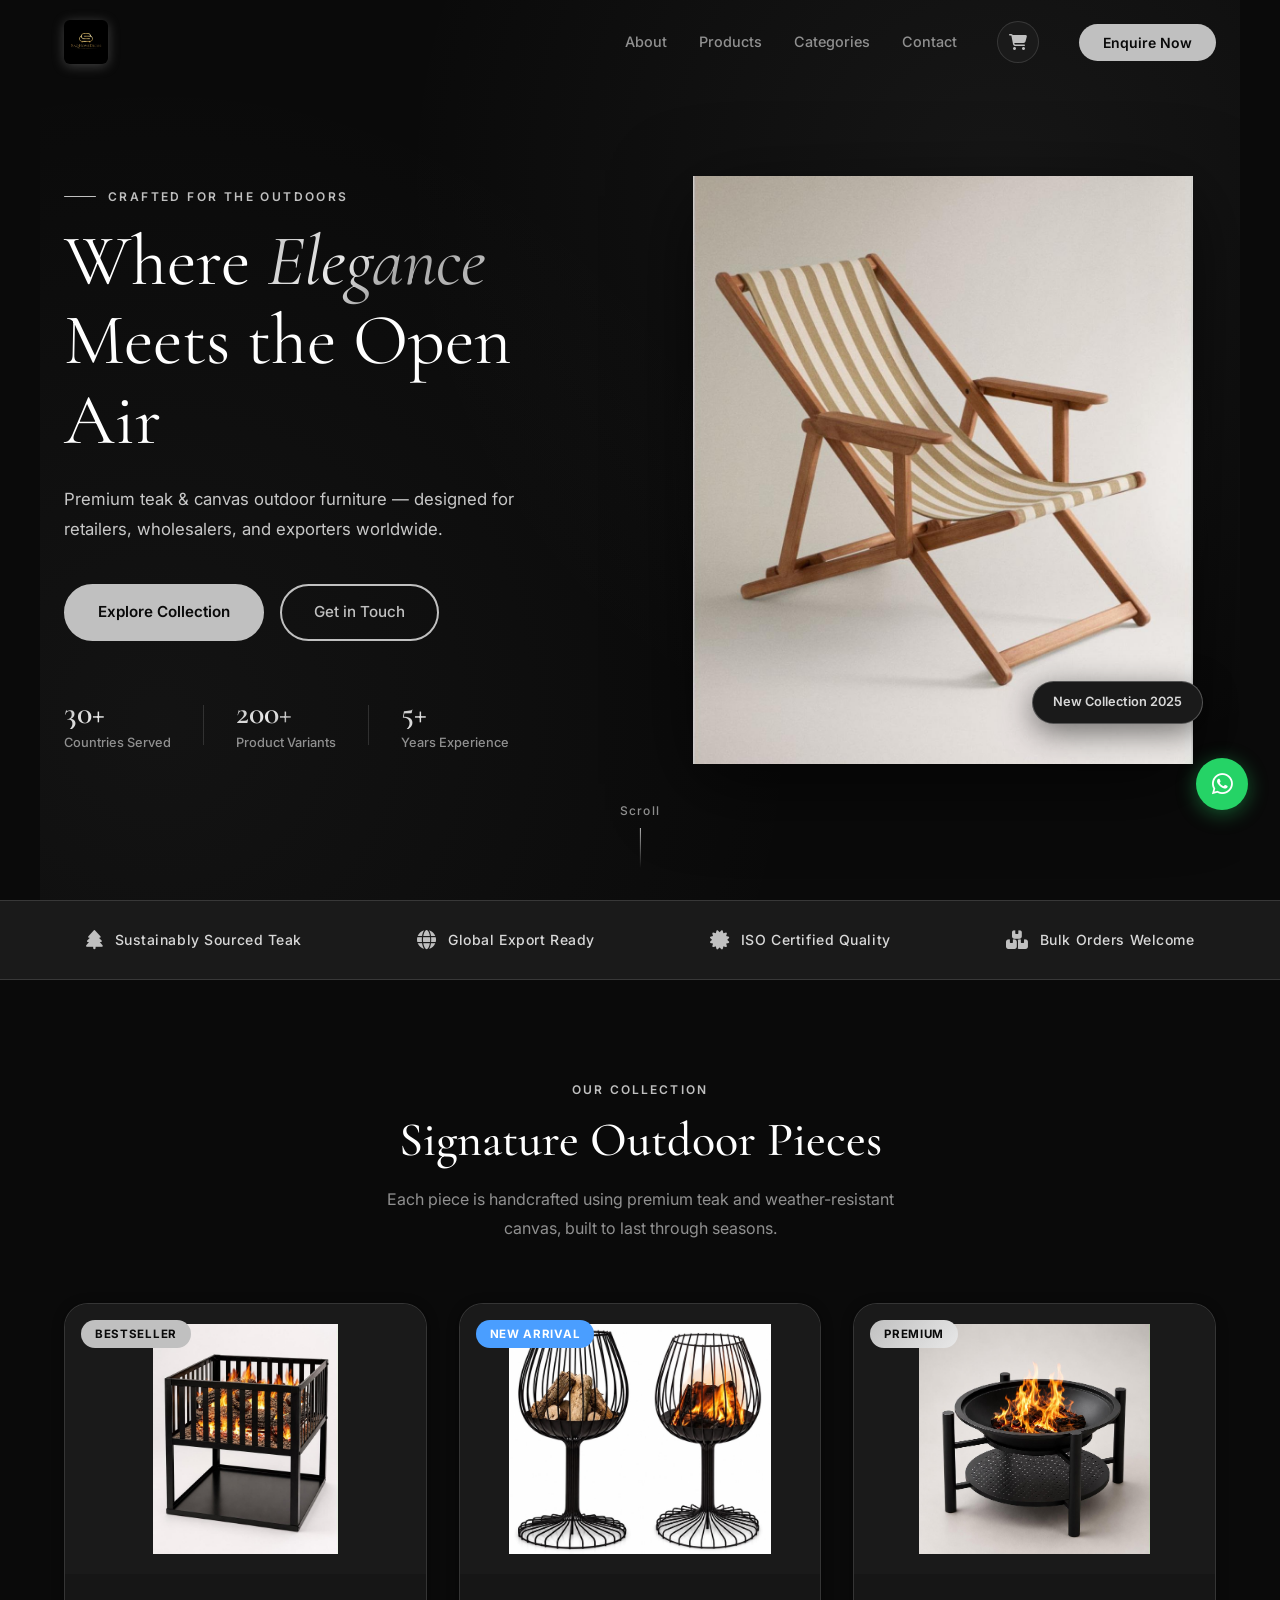
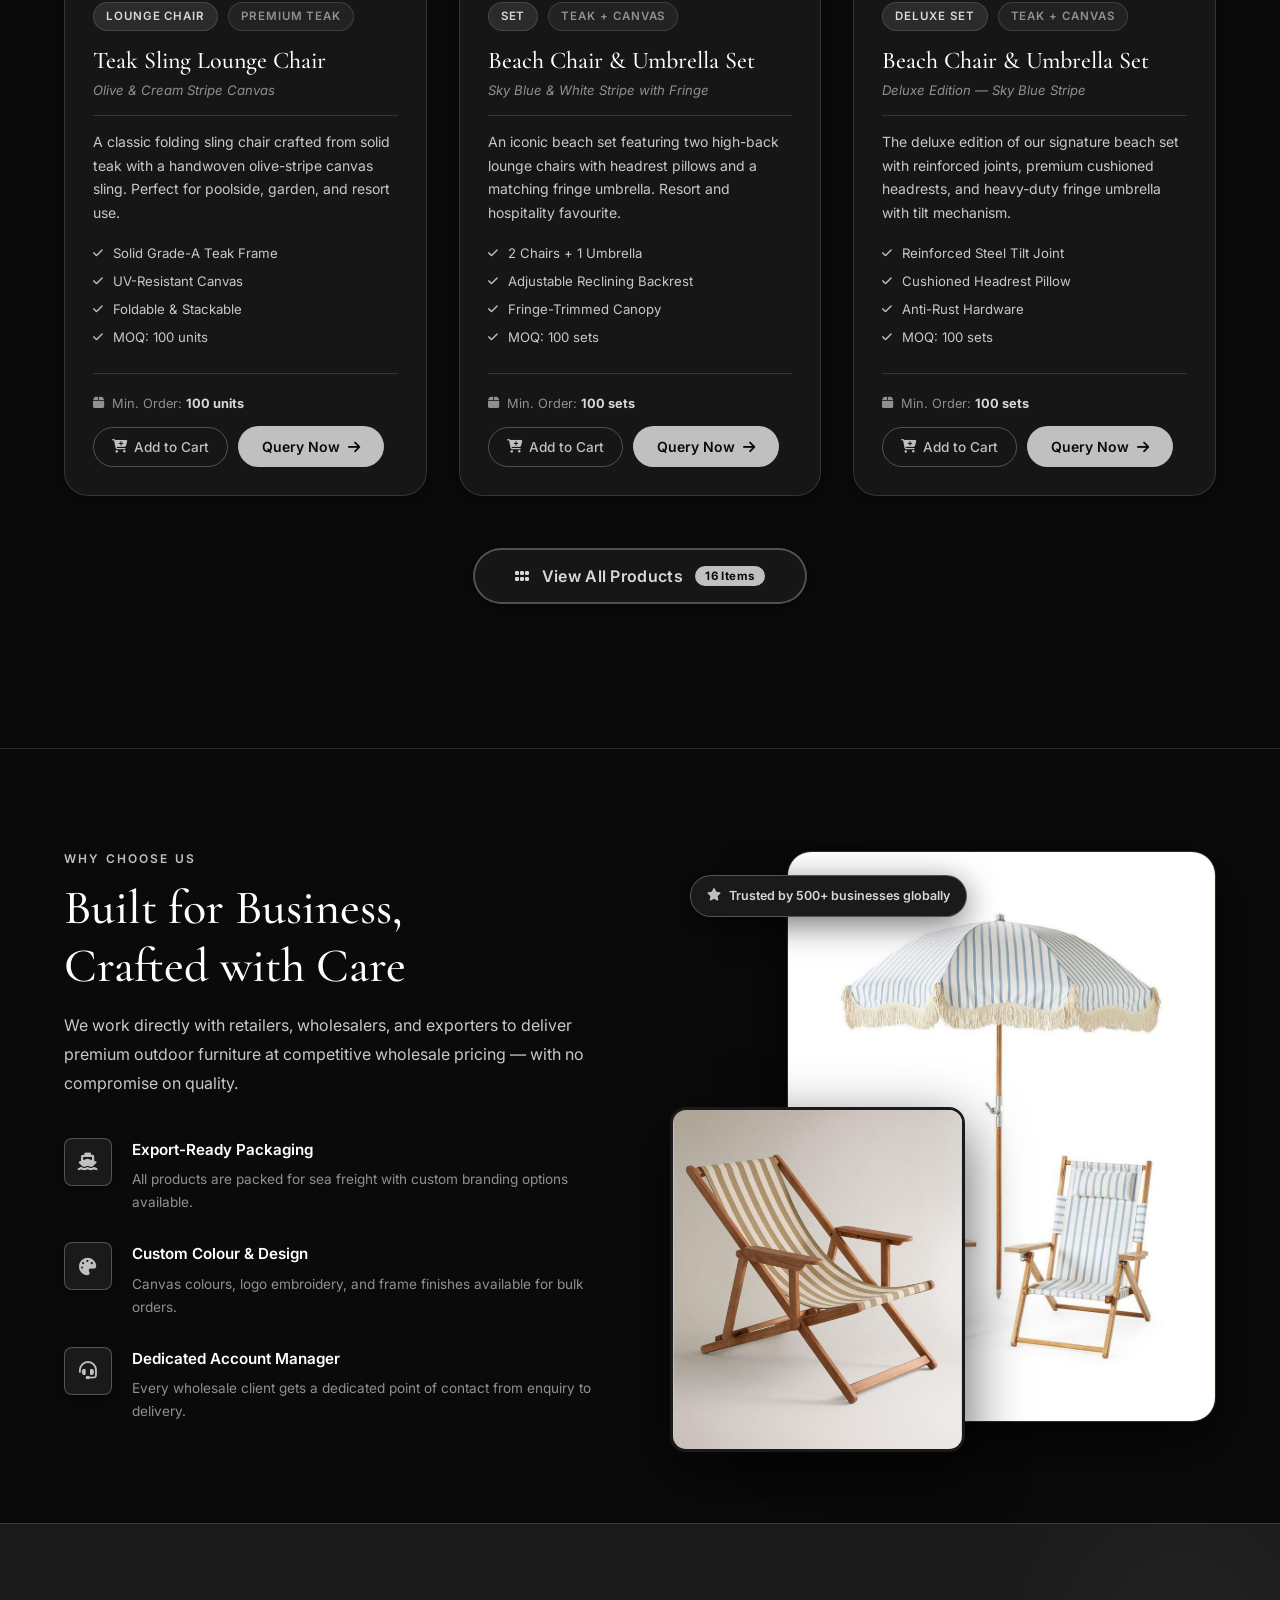
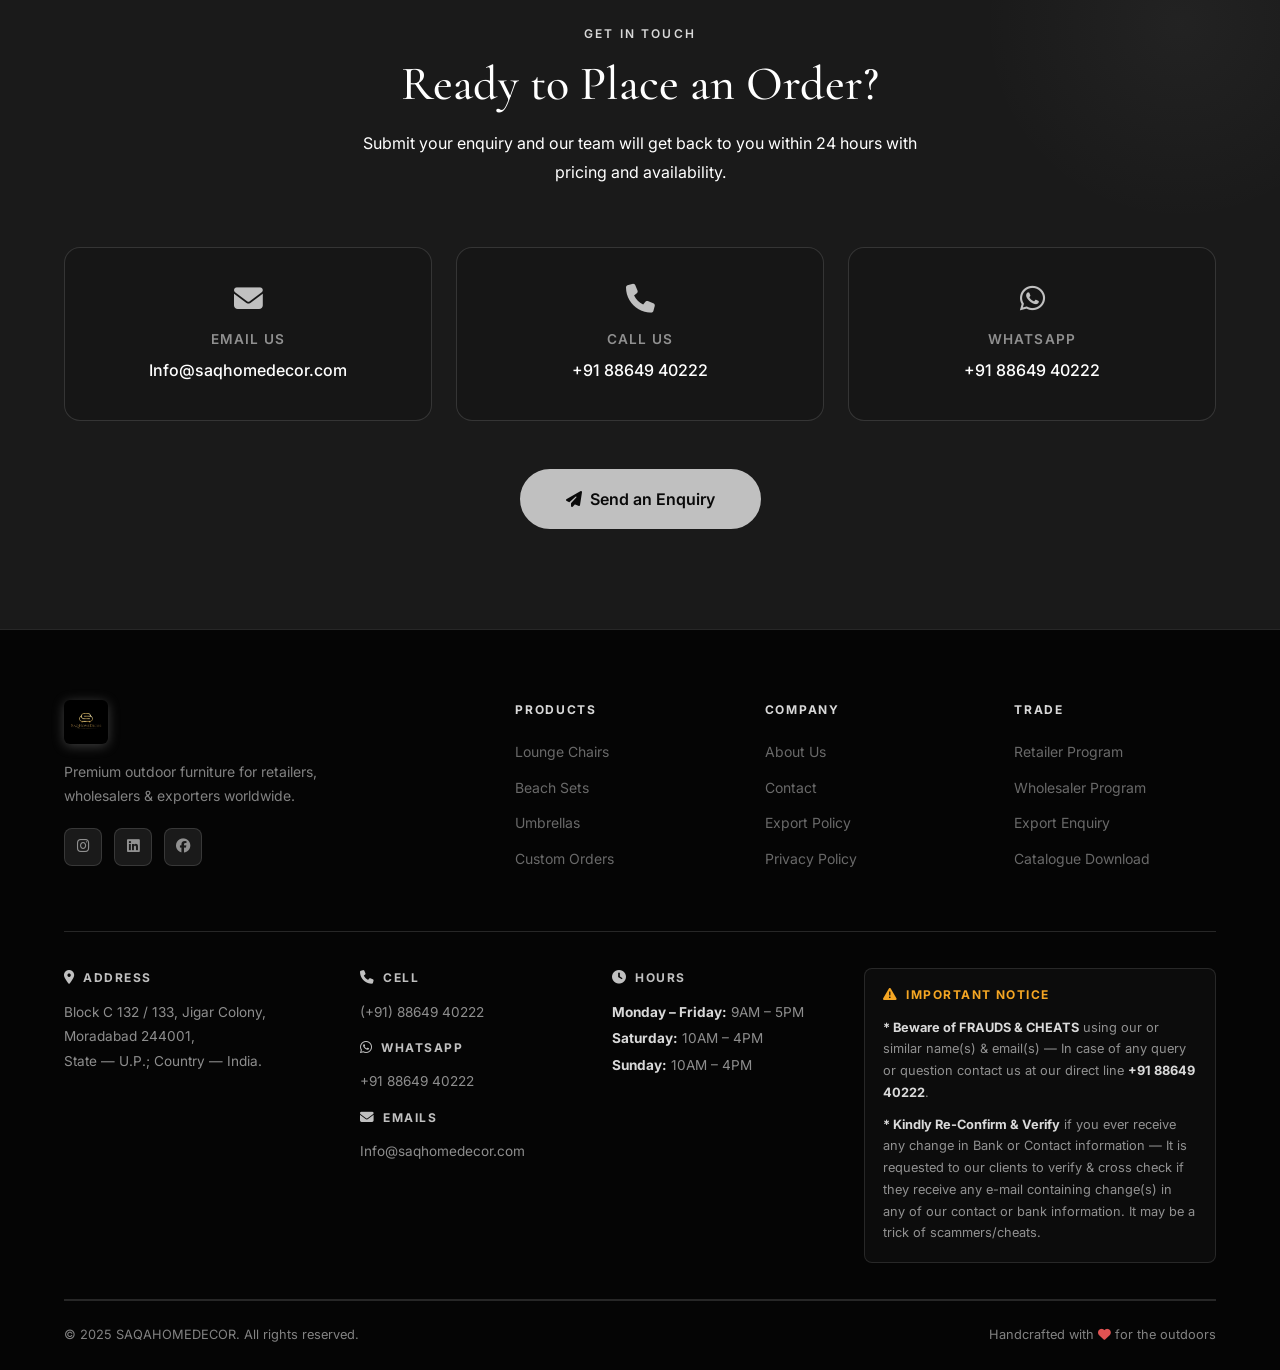
==== commit 66707156: "c" ====
--- a/index.html
+++ b/index.html
@@ -58,7 +58,7 @@
         <a href="#contact" class="btn-outline">Get in Touch</a>
       </div>
       <div class="hero-stats">
-        <div class="stat"><span>50+</span>
+        <div class="stat"><span>30+</span>
           <p>Countries Served</p>
         </div>
         <div class="stat-divider"></div>
@@ -66,7 +66,7 @@
           <p>Product Variants</p>
         </div>
         <div class="stat-divider"></div>
-        <div class="stat"><span>15+</span>
+        <div class="stat"><span>5+</span>
           <p>Years Experience</p>
         </div>
       </div>
@@ -328,7 +328,7 @@
         <div class="contact-card">
           <i class="fa-solid fa-envelope"></i>
           <h4>Email Us</h4>
-          <p>ahmad@dacadeexports.com</p>
+          <p>Info@saqhomedecor.com</p>
         </div>
         <div class="contact-card">
           <i class="fa-solid fa-phone"></i>
@@ -406,7 +406,7 @@
           <h5 style="margin-top:14px"><i class="fa-brands fa-whatsapp"></i> WhatsApp</h5>
           <p>+91 88649 40222</p>
           <h5 style="margin-top:14px"><i class="fa-solid fa-envelope"></i> Emails</h5>
-          <p>ahmad@dacadeexports.com</p>
+          <p>Info@saqhomedecor.com</p>
         </div>
         <div class="fcs-col">
           <h5><i class="fa-solid fa-clock"></i> Hours</h5>
@@ -1019,7 +1019,7 @@
       },
        {
         name: 'Teak Sling Lounge Chair — Olive Stripe',
-        image: 'image copy 8.png',
+        image: 'image copy 18.png',
         badge: 'Bestseller', badgeClass: '',
         category: 'Lounge Chair', material: 'Premium Teak',
         title: 'Teak Sling Lounge Chair',
@@ -1030,7 +1030,7 @@
       },
        {
         name: 'Premium Beach Chair & Umbrella Set — Blue Stripe (Deluxe)',
-        image: 'image copy 7.png',
+        image: 'image copy 17.png',
         badge: 'Premium', badgeClass: 'premium',
         category: 'Deluxe Set', material: 'Teak + Canvas',
         title: 'Beach Chair & Umbrella Set',
@@ -1039,9 +1039,21 @@
         features: ['Reinforced Steel Tilt Joint', 'Cushioned Headrest Pillow', 'Anti-Rust Hardware'],
         minOrder: '100 sets'
       },
+       
+      {
+        name: 'Teak Sling Lounge Chair — Olive Stripe',
+        image: 'image copy 19.png',
+        badge: 'Bestseller', badgeClass: '',
+        category: 'Lounge Chair', material: 'Premium Teak',
+        title: 'Teak Sling Lounge Chair',
+        variant: 'Olive & Cream Stripe Canvas',
+        description: 'Classic folding sling chair crafted from solid teak with handwoven olive-stripe canvas. Perfect for poolside, garden, and resort use.',
+        features: ['Solid Grade-A Teak Frame', 'UV-Resistant Canvas', 'Foldable & Stackable'],
+        minOrder: '100 units'
+      },
        {
         name: 'Premium Beach Chair & Umbrella Set — Blue Stripe (Deluxe)',
-        image: 'image copy 5.png',
+        image: 'image copy 20.png',
         badge: 'Premium', badgeClass: 'premium',
         category: 'Deluxe Set', material: 'Teak + Canvas',
         title: 'Beach Chair & Umbrella Set',
@@ -1049,18 +1061,6 @@
         description: 'Deluxe edition with reinforced joints, premium cushioned headrests, and heavy-duty fringe umbrella with tilt mechanism.',
         features: ['Reinforced Steel Tilt Joint', 'Cushioned Headrest Pillow', 'Anti-Rust Hardware'],
         minOrder: '100 sets'
-      },
-       
-      {
-        name: 'Teak Sling Lounge Chair — Olive Stripe',
-        image: 'image copy 7.png',
-        badge: 'Bestseller', badgeClass: '',
-        category: 'Lounge Chair', material: 'Premium Teak',
-        title: 'Teak Sling Lounge Chair',
-        variant: 'Olive & Cream Stripe Canvas',
-        description: 'Classic folding sling chair crafted from solid teak with handwoven olive-stripe canvas. Perfect for poolside, garden, and resort use.',
-        features: ['Solid Grade-A Teak Frame', 'UV-Resistant Canvas', 'Foldable & Stackable'],
-        minOrder: '100 units'
       },
    
     ];
--- a/index.css
+++ b/index.css
@@ -1900,6 +1900,41 @@
   .nav-links, .nav-cta { display: none; }
   .hamburger { display: flex; }
 
+  /* Mobile navbar: hamburger LEFT, logo CENTER, cart RIGHT */
+  .nav-inner {
+    position: relative;
+    justify-content: space-between;
+    gap: 0;
+    padding: 0 16px;
+  }
+
+  /* Hamburger moves to far left */
+  .hamburger {
+    order: -1;
+    margin-left: 0;
+    flex-shrink: 0;
+  }
+
+  /* Logo centers absolutely so it sits in the middle regardless of siblings */
+  .logo {
+    position: absolute;
+    left: 50%;
+    transform: translateX(-50%);
+    font-size: 1.15rem;
+    gap: 7px;
+  }
+  .logo-img {
+    width: 34px;
+    height: 34px;
+  }
+
+  /* Cart button stays on right */
+  .cart-btn {
+    order: 1;
+    margin-left: auto;
+    flex-shrink: 0;
+  }
+
   .hero { padding: 110px 20px 60px; gap: 40px; }
   .hero-title { font-size: 2.4rem; }
   .hero-stats { gap: 20px; }
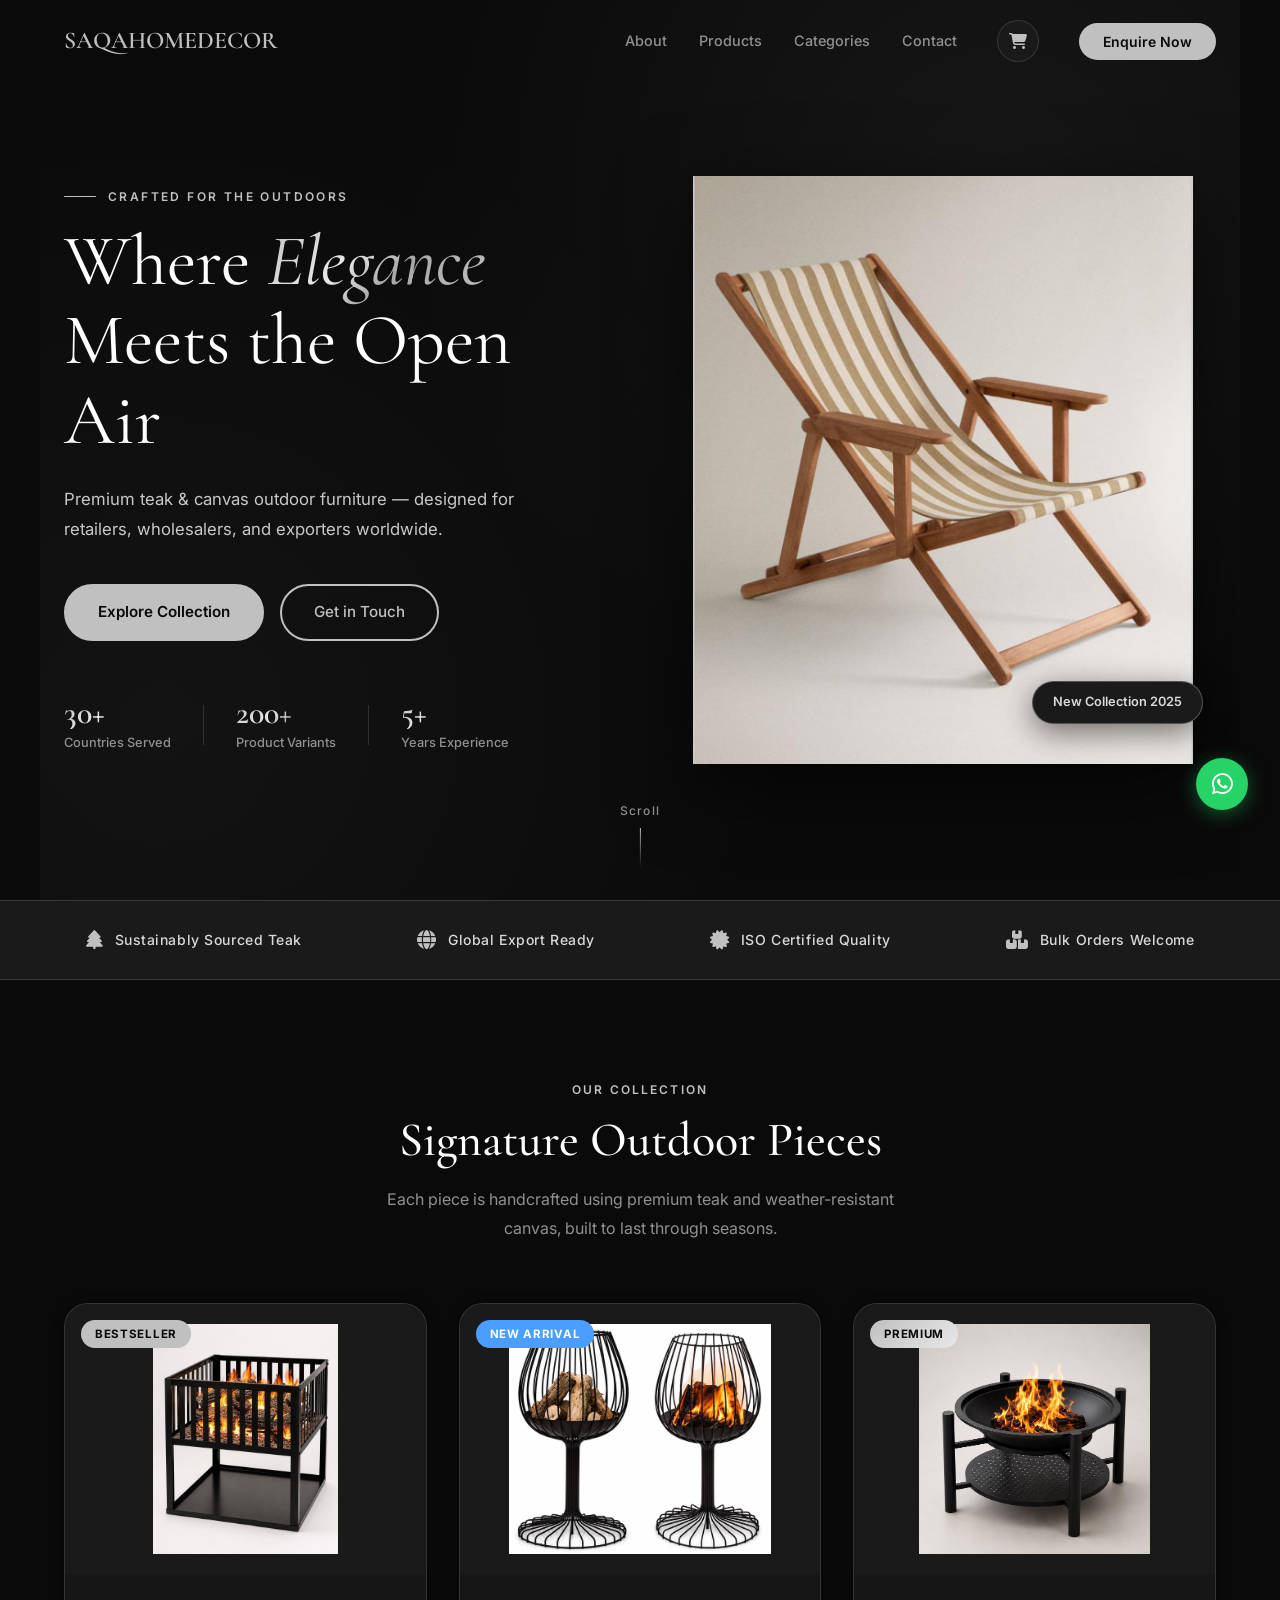
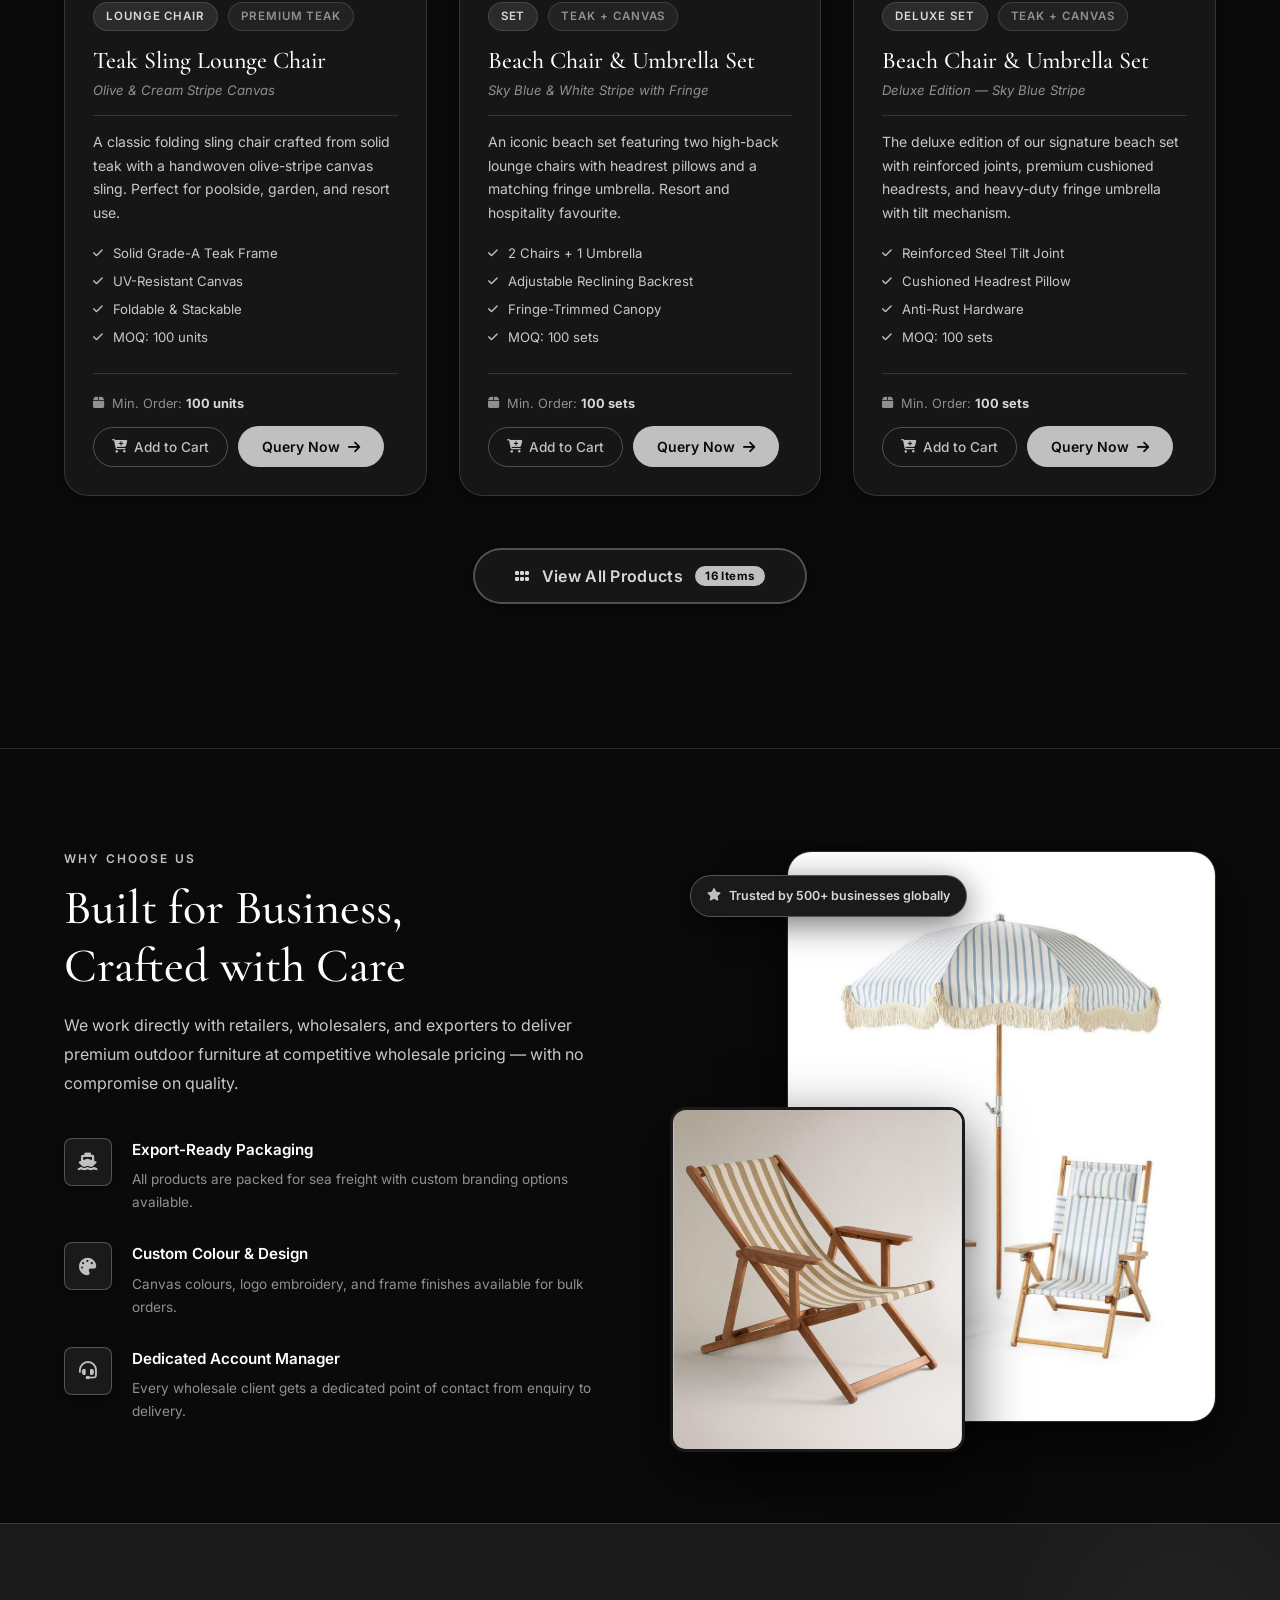
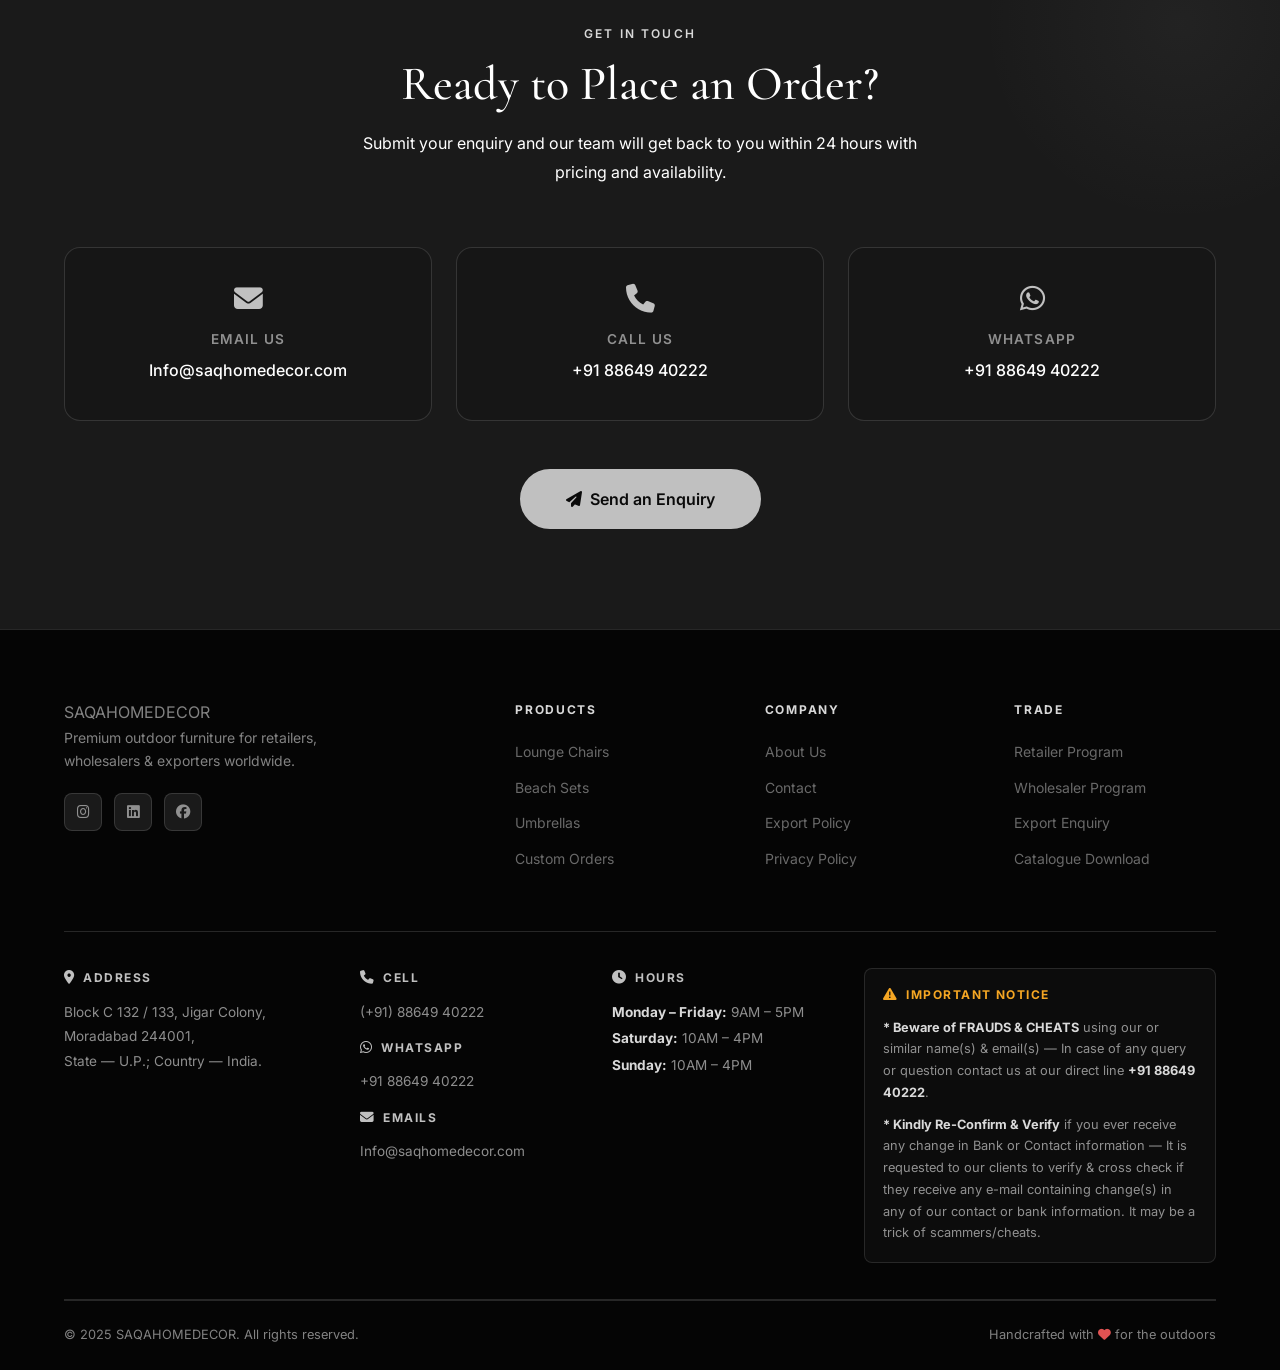
==== commit f197c68c: "b" ====
--- a/index.html
+++ b/index.html
@@ -17,9 +17,9 @@
   <!-- ===== NAVBAR ===== -->
   <nav class="navbar">
     <div class="nav-inner">
-      <a href="#" class="logo">
-        <img src="image copy 16.png" alt="SAQAHOMEDECOR Logo" class="logo-img" />
-        
+      <a href="#" >
+        <!-- <img src="image copy 16.png" alt="SAQAHOMEDECOR Logo" class="logo-img" /> -->
+        <samp class="logo">SAQAHOMEDECOR</samp>
       </a>
       <ul class="nav-links">
         <li><a href="#about">About</a></li>
@@ -354,9 +354,9 @@
     <div class="container">
       <div class="footer-grid">
         <div class="footer-brand">
-          <a href="#" class="logo">
-            <img src="image copy 16.png" alt="SAQAHOMEDECOR Logo" class="logo-img" />
-            
+          <a href="#" >
+            <!-- <img src="image copy 16.png" alt="SAQAHOMEDECOR Logo" class="logo-img" /> -->
+            <span class="logo-text">SAQAHOMEDECOR</span>
           </a>
           <p>Premium outdoor furniture for retailers, wholesalers & exporters worldwide.</p>
           <div class="social-links">
--- a/index.css
+++ b/index.css
@@ -179,19 +179,13 @@
   font-family: 'Cormorant Garamond', serif;
   font-size: 1.5rem;
   font-weight: 600;
-  color: var(--silver-light);
+  color: var(--silver);
   display: flex;
   align-items: center;
   gap: 10px;
   white-space: nowrap;
 }
-.logo-img {
-  width: 44px;
-  height: 44px;
-  object-fit: contain;
-  border-radius: 6px;
-  filter: drop-shadow(0 2px 6px rgba(192,192,192,0.3));
-}
+
 .logo span { background: var(--metallic); -webkit-background-clip: text; -webkit-text-fill-color: transparent; background-clip: text; }
 
 .nav-links {
@@ -1919,15 +1913,20 @@
   .logo {
     position: absolute;
     left: 50%;
+    top: 20%;
+    transform: translateX(-50%);
+    font-size: 1.15rem;
+    gap: 7px;
+    text-align: center;
+  }
+
+  .logo-text {
+    
     transform: translateX(-50%);
     font-size: 1.15rem;
     gap: 7px;
   }
-  .logo-img {
-    width: 34px;
-    height: 34px;
-  }
-
+  
   /* Cart button stays on right */
   .cart-btn {
     order: 1;
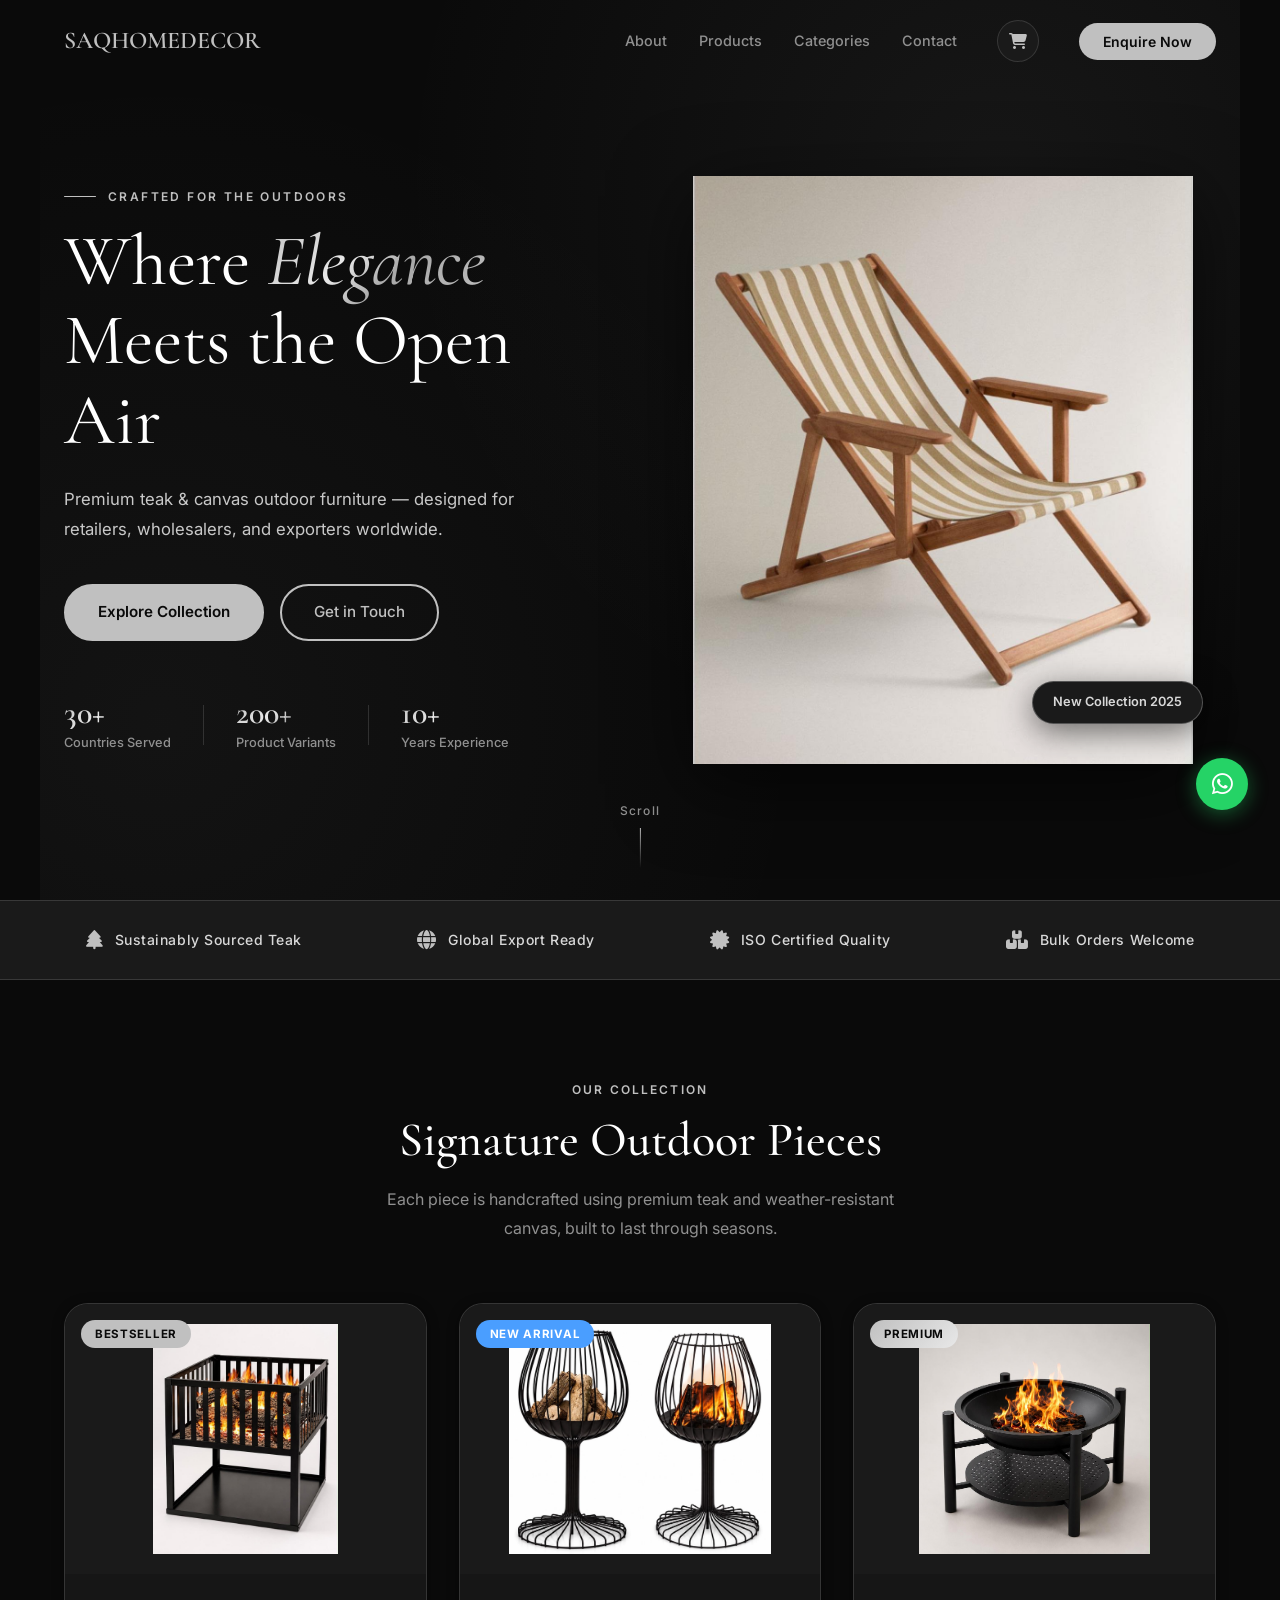
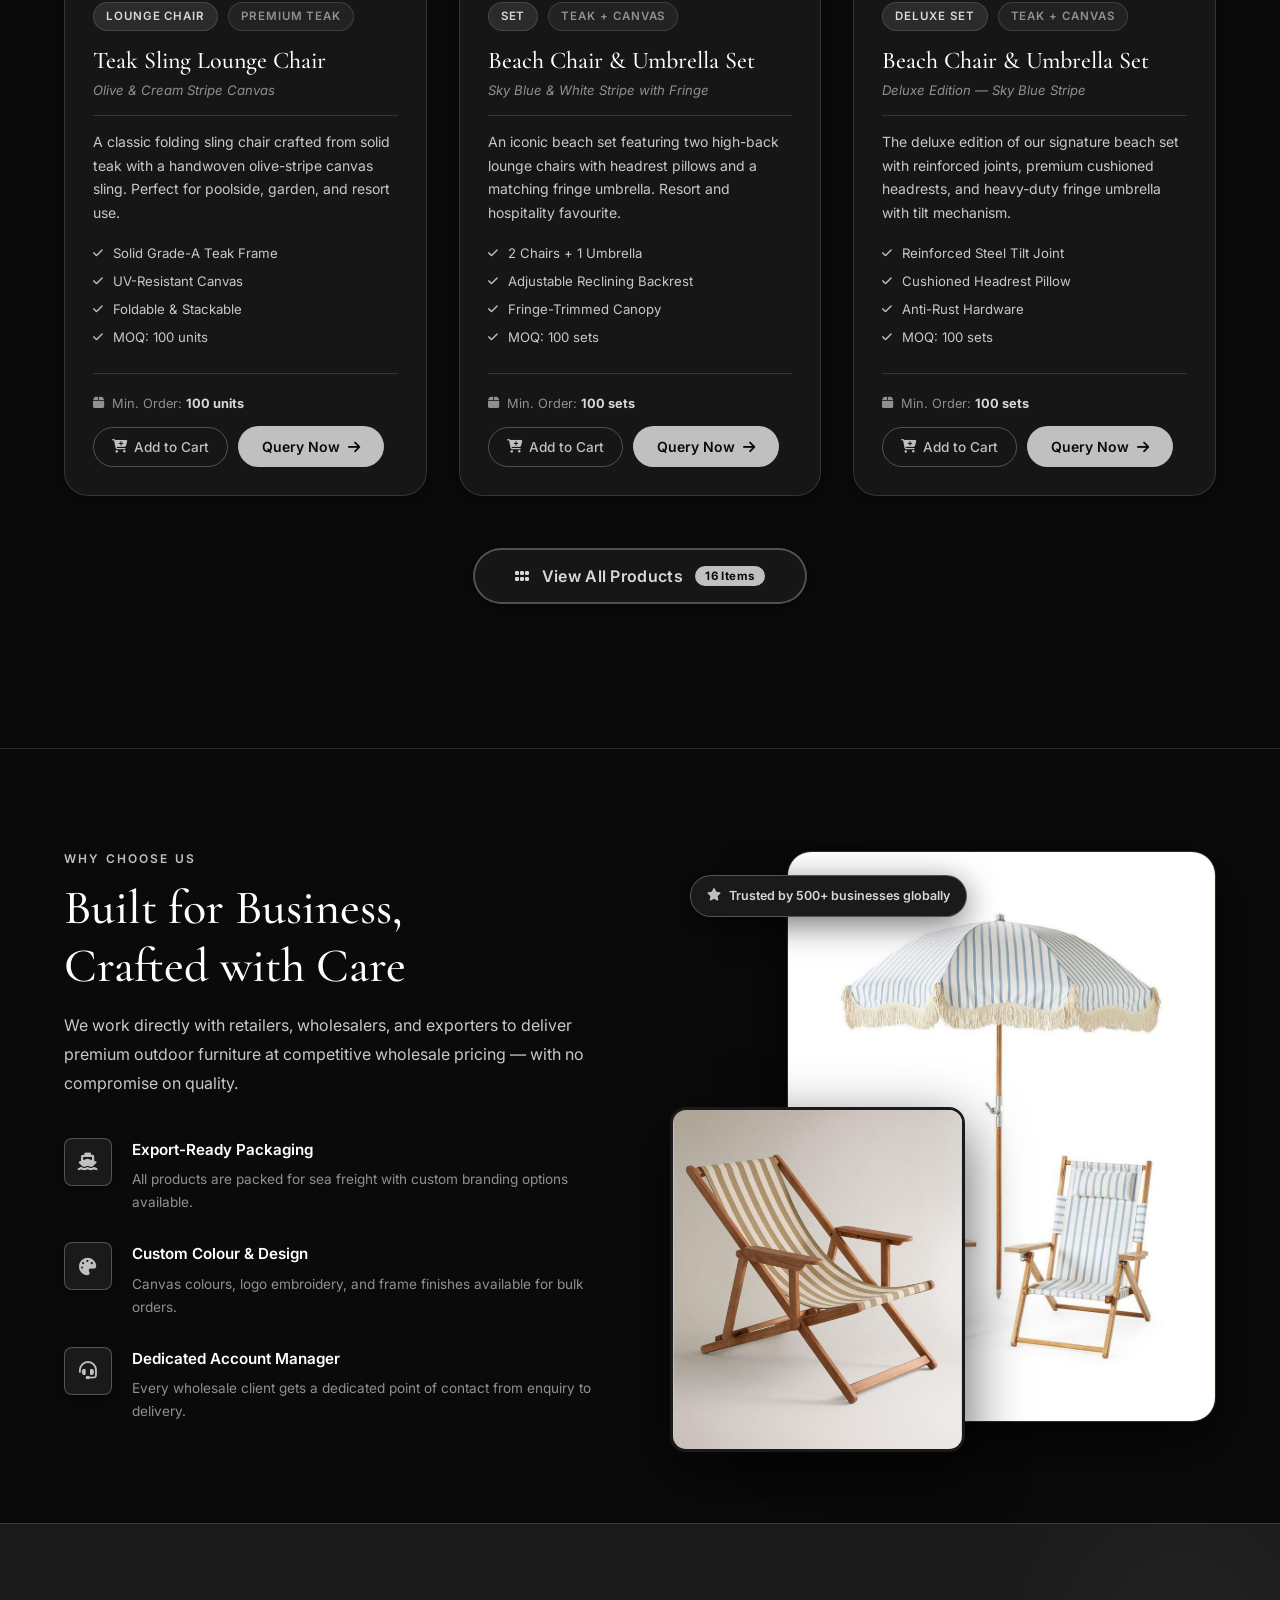
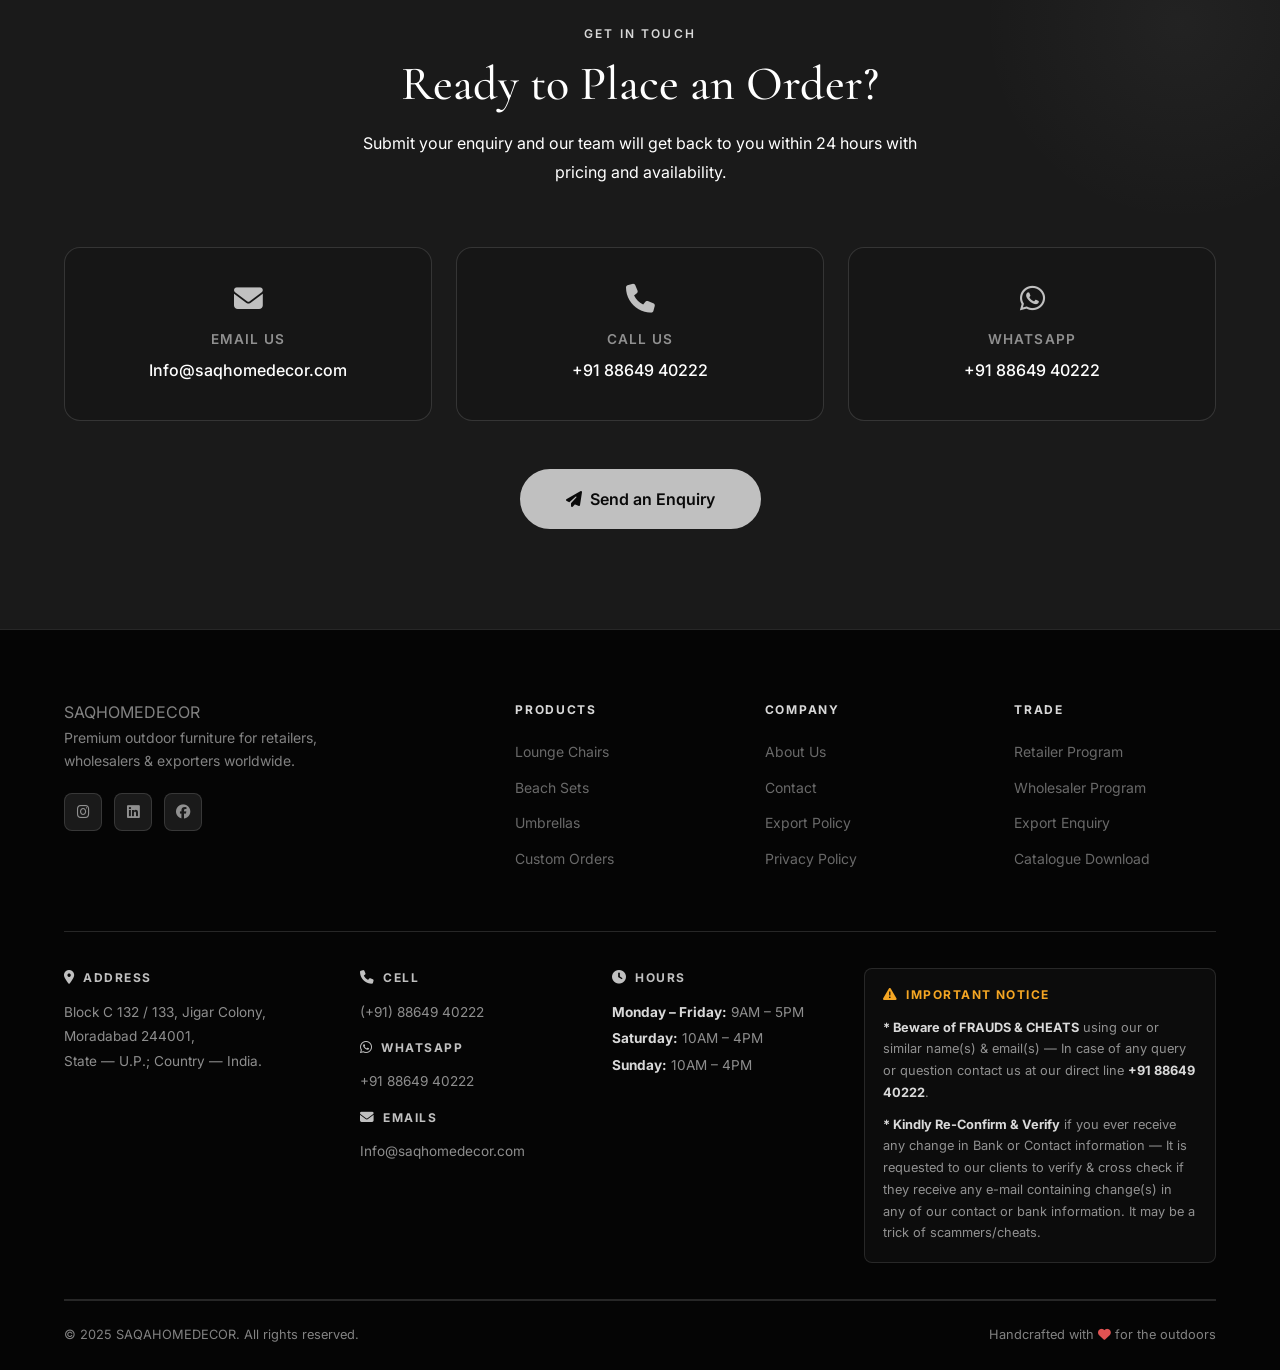
==== commit 71803853: "bn" ====
--- a/index.html
+++ b/index.html
@@ -4,7 +4,7 @@
 <head>
   <meta charset="UTF-8" />
   <meta name="viewport" content="width=device-width, initial-scale=1.0" />
-  <title>SAQAHOMEDECOR | Premium Outdoor Furniture</title>
+  <title>SAQHOMEDECOR | Premium Outdoor Furniture</title>
   <link rel="stylesheet" href="index.css" />
   <link
     href="https://fonts.googleapis.com/css2?family=Cormorant+Garamond:ital,wght@0,300;0,400;0,500;0,600;1,300;1,400&family=Inter:wght@300;400;500;600&display=swap"
@@ -19,7 +19,7 @@
     <div class="nav-inner">
       <a href="#" >
         <!-- <img src="image copy 16.png" alt="SAQAHOMEDECOR Logo" class="logo-img" /> -->
-        <samp class="logo">SAQAHOMEDECOR</samp>
+        <samp class="logo">SAQHOMEDECOR</samp>
       </a>
       <ul class="nav-links">
         <li><a href="#about">About</a></li>
@@ -66,7 +66,7 @@
           <p>Product Variants</p>
         </div>
         <div class="stat-divider"></div>
-        <div class="stat"><span>5+</span>
+        <div class="stat"><span>10+</span>
           <p>Years Experience</p>
         </div>
       </div>
@@ -356,7 +356,7 @@
         <div class="footer-brand">
           <a href="#" >
             <!-- <img src="image copy 16.png" alt="SAQAHOMEDECOR Logo" class="logo-img" /> -->
-            <span class="logo-text">SAQAHOMEDECOR</span>
+            <span class="logo-text">SAQHOMEDECOR</span>
           </a>
           <p>Premium outdoor furniture for retailers, wholesalers & exporters worldwide.</p>
           <div class="social-links">
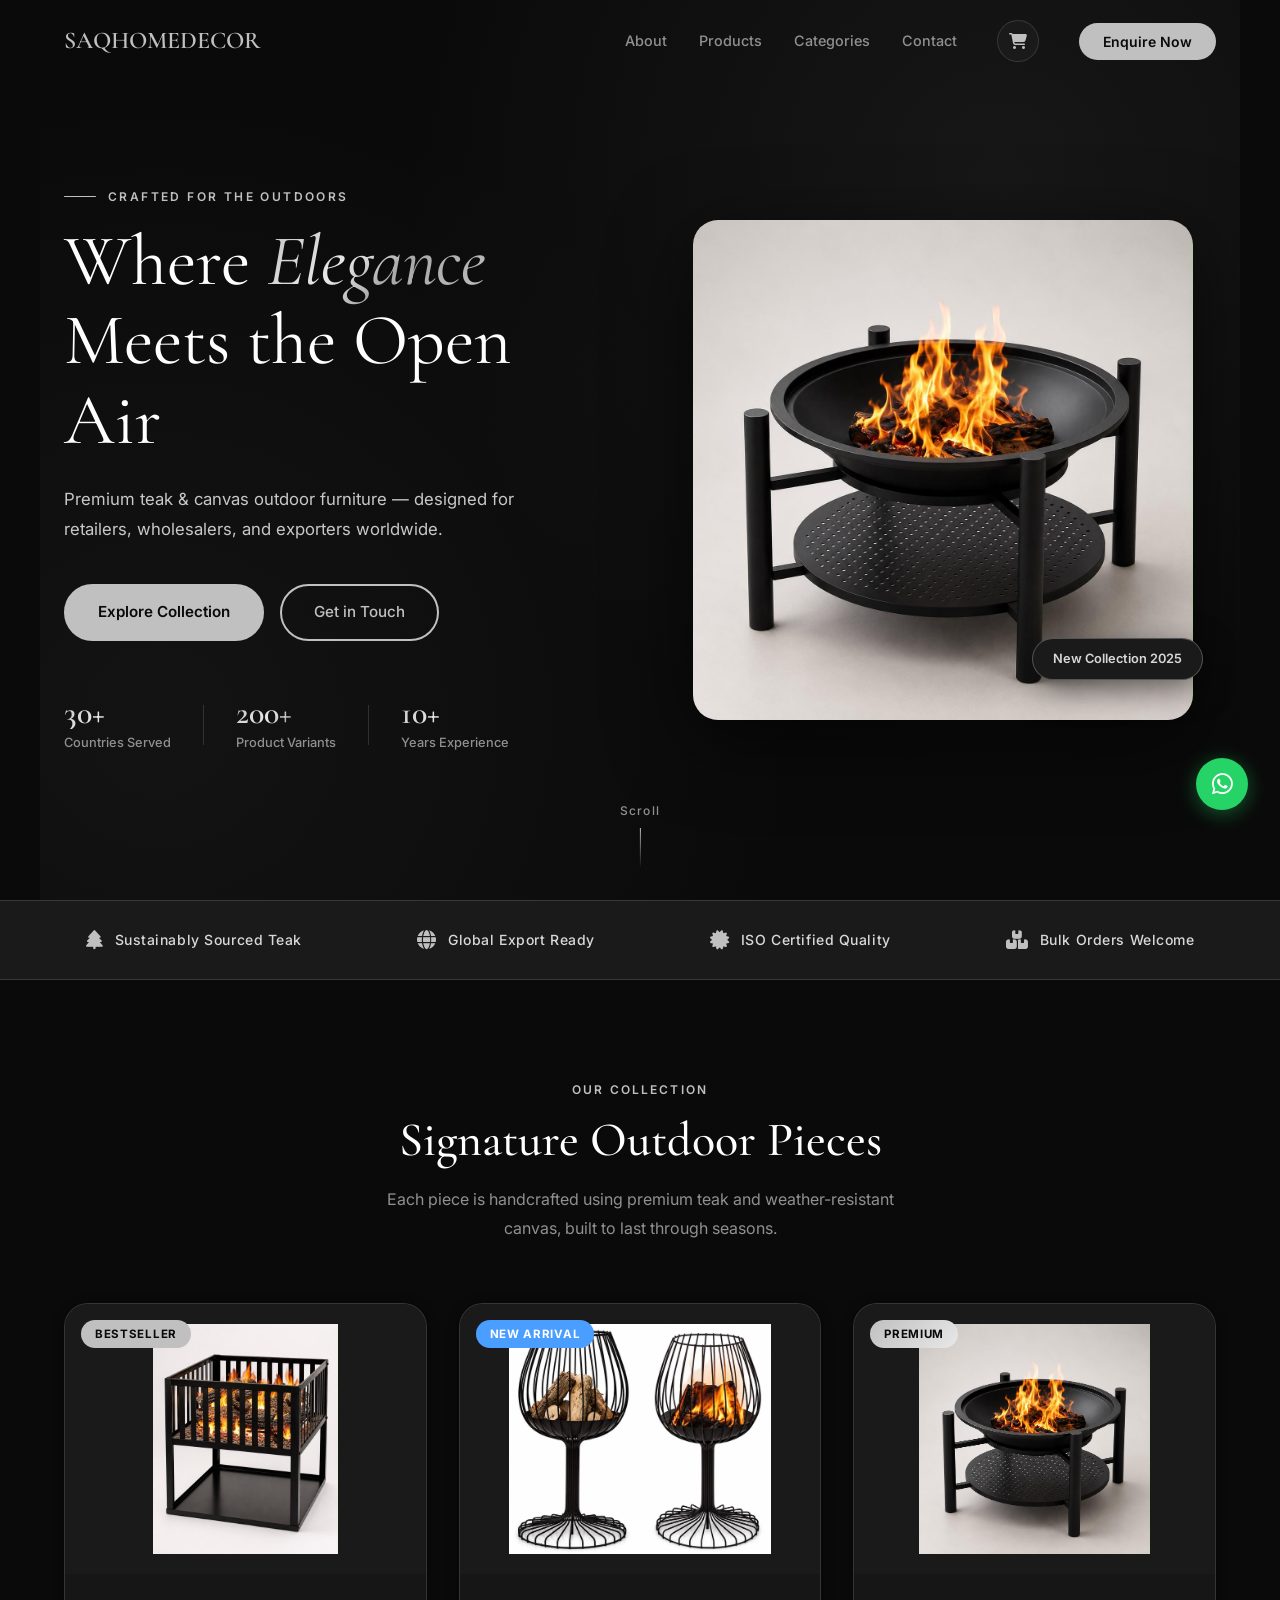
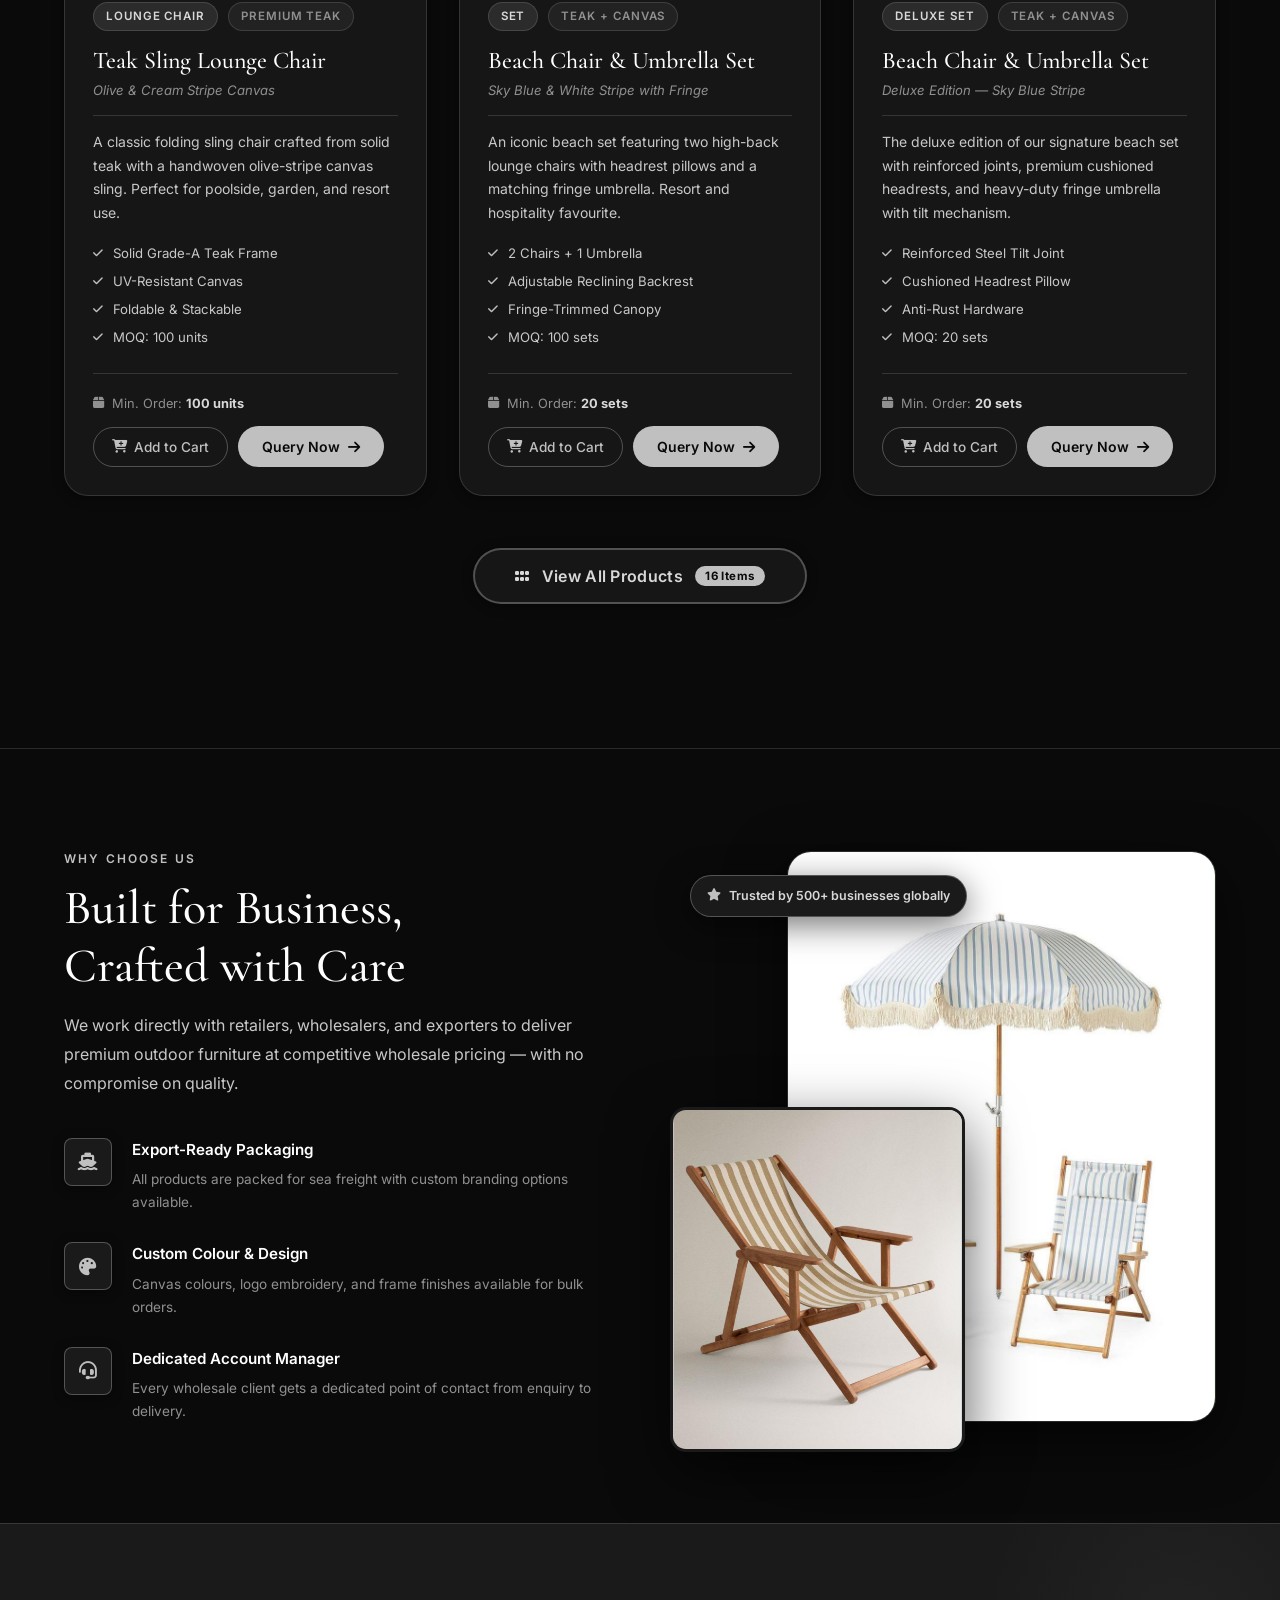
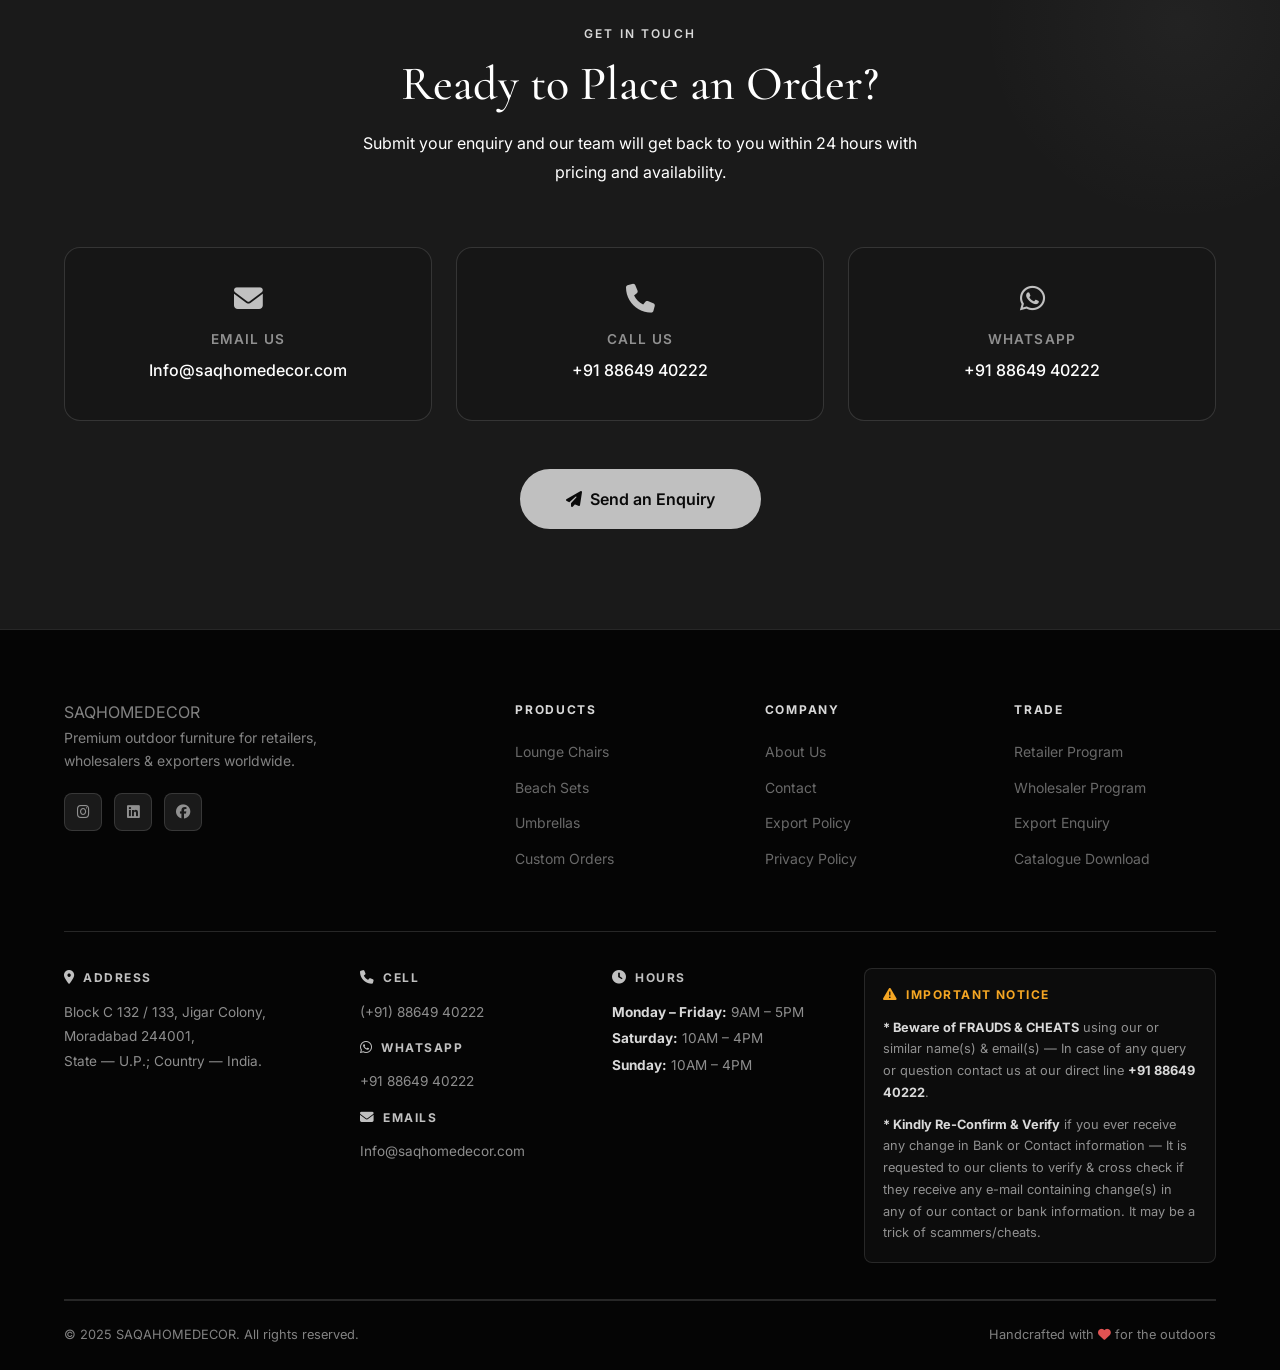
==== commit 297947b1: "v" ====
--- a/index.html
+++ b/index.html
@@ -73,7 +73,7 @@
     </div>
     <div class="hero-image">
       <div class="hero-img-wrap">
-        <img src="image.png" alt="Premium Teak Sling Chair" />
+        <img src="image copy 11.png" alt="Premium Teak Sling Chair" />
         <div class="hero-badge">New Collection 2025</div>
       </div>
     </div>
@@ -190,7 +190,7 @@
             <div class="product-footer">
               <div class="product-moq">
                 <i class="fa-solid fa-box"></i>
-                <span>Min. Order: <strong>100 sets</strong></span>
+                <span>Min. Order: <strong>20 sets</strong></span>
               </div>
               <div class="product-actions">
                 <button class="btn-cart"
@@ -230,12 +230,12 @@
               <li><i class="fa-solid fa-check"></i> Reinforced Steel Tilt Joint</li>
               <li><i class="fa-solid fa-check"></i> Cushioned Headrest Pillow</li>
               <li><i class="fa-solid fa-check"></i> Anti-Rust Hardware</li>
-              <li><i class="fa-solid fa-check"></i> MOQ: 100 sets</li>
+              <li><i class="fa-solid fa-check"></i> MOQ: 20 sets</li>
             </ul>
             <div class="product-footer">
               <div class="product-moq">
                 <i class="fa-solid fa-box"></i>
-                <span>Min. Order: <strong>100 sets</strong></span>
+                <span>Min. Order: <strong>20 sets</strong></span>
               </div>
               <div class="product-actions">
                 <button class="btn-cart"
@@ -894,7 +894,7 @@
         variant: 'Deluxe Edition — Sky Blue Stripe',
         description: 'Deluxe edition with reinforced joints, premium cushioned headrests, and heavy-duty fringe umbrella with tilt mechanism.',
         features: ['Reinforced Steel Tilt Joint', 'Cushioned Headrest Pillow', 'Anti-Rust Hardware'],
-        minOrder: '100 sets'
+        minOrder: '20 sets'
       },
       {
         name: 'Teak Sling Lounge Chair — Olive Stripe',
@@ -905,7 +905,7 @@
         variant: 'Olive & Cream Stripe Canvas',
         description: 'Classic folding sling chair crafted from solid teak with handwoven olive-stripe canvas. Perfect for poolside, garden, and resort use.',
         features: ['Solid Grade-A Teak Frame', 'UV-Resistant Canvas', 'Foldable & Stackable'],
-        minOrder: '100 units'
+        minOrder: '20 units'
       },
       {
         name: 'Beach Chair & Umbrella Set — Blue Stripe',
@@ -916,7 +916,7 @@
         variant: 'Sky Blue & White Stripe with Fringe',
         description: 'Iconic beach set featuring two high-back lounge chairs with headrest pillows and a matching fringe umbrella. Resort favourite.',
         features: ['2 Chairs + 1 Umbrella', 'Adjustable Reclining Backrest', 'Fringe-Trimmed Canopy'],
-        minOrder: '100 sets'
+        minOrder: '20 sets'
       },
       {
         name: 'Beach Chair & Umbrella Set — White Fringe',
@@ -927,7 +927,7 @@
         variant: 'All-White with Fringe Canopy',
         description: 'A clean all-white beach set with fringe-trimmed umbrella and reclining lounge chairs. Perfect for luxury beach clubs and resorts.',
         features: ['2 Chairs + 1 Umbrella', 'Adjustable Reclining Backrest', 'All-White Fringe Canopy'],
-        minOrder: '100 sets'
+        minOrder: '20 sets'
       },
       {
         name: 'Premium Beach Chair & Umbrella Set — Blue Stripe (Deluxe)',
@@ -938,7 +938,7 @@
         variant: 'Deluxe Edition — Sky Blue Stripe',
         description: 'Deluxe edition with reinforced joints, premium cushioned headrests, and heavy-duty fringe umbrella with tilt mechanism.',
         features: ['Reinforced Steel Tilt Joint', 'Cushioned Headrest Pillow', 'Anti-Rust Hardware'],
-        minOrder: '100 sets'
+        minOrder: '20 sets'
       },
       {
         name: 'Teak Sling Lounge Chair — Cream Stripe',
@@ -949,7 +949,7 @@
         variant: 'Cream & Natural Stripe Canvas',
         description: 'A timeless folding sling chair in cream stripe canvas with solid teak frame. Ideal for luxury resorts, hotels, and garden settings.',
         features: ['Solid Grade-A Teak Frame', 'UV-Resistant Canvas', 'Foldable & Stackable'],
-        minOrder: '100 units'
+        minOrder: '20 units'
       },
       {
         name: 'Beach Chair & Umbrella Set — White Fringe',
@@ -960,7 +960,7 @@
         variant: 'All-White with Fringe Canopy',
         description: 'A clean all-white beach set with fringe-trimmed umbrella and reclining lounge chairs. Perfect for luxury beach clubs and resorts.',
         features: ['2 Chairs + 1 Umbrella', 'Adjustable Reclining Backrest', 'All-White Fringe Canopy'],
-        minOrder: '100 sets'
+        minOrder: '20 sets'
       },
       {
         name: 'Teak Sling Lounge Chair — Olive Stripe',
@@ -971,7 +971,7 @@
         variant: 'Olive & Cream Stripe Canvas',
         description: 'Classic folding sling chair crafted from solid teak with handwoven olive-stripe canvas. Perfect for poolside, garden, and resort use.',
         features: ['Solid Grade-A Teak Frame', 'UV-Resistant Canvas', 'Foldable & Stackable'],
-        minOrder: '100 units'
+        minOrder: '20 units'
       },
       {
         name: 'Teak Sling Lounge Chair — Olive Stripe',
@@ -982,7 +982,7 @@
         variant: 'Olive & Cream Stripe Canvas',
         description: 'Classic folding sling chair crafted from solid teak with handwoven olive-stripe canvas. Perfect for poolside, garden, and resort use.',
         features: ['Solid Grade-A Teak Frame', 'UV-Resistant Canvas', 'Foldable & Stackable'],
-        minOrder: '100 units'
+        minOrder: '20 units'
       },
       {
         name: 'Beach Chair & Umbrella Set — White Fringe',
@@ -993,7 +993,7 @@
         variant: 'All-White with Fringe Canopy',
         description: 'A clean all-white beach set with fringe-trimmed umbrella and reclining lounge chairs. Perfect for luxury beach clubs and resorts.',
         features: ['2 Chairs + 1 Umbrella', 'Adjustable Reclining Backrest', 'All-White Fringe Canopy'],
-        minOrder: '100 sets'
+        minOrder: '20 sets'
       },
       {
         name: 'Beach Chair & Umbrella Set — White Fringe',
@@ -1004,7 +1004,7 @@
         variant: 'All-White with Fringe Canopy',
         description: 'A clean all-white beach set with fringe-trimmed umbrella and reclining lounge chairs. Perfect for luxury beach clubs and resorts.',
         features: ['2 Chairs + 1 Umbrella', 'Adjustable Reclining Backrest', 'All-White Fringe Canopy'],
-        minOrder: '100 sets'
+        minOrder: '20 sets'
       },
        {
         name: 'Teak Sling Lounge Chair — Olive Stripe',
@@ -1015,7 +1015,7 @@
         variant: 'Olive & Cream Stripe Canvas',
         description: 'Classic folding sling chair crafted from solid teak with handwoven olive-stripe canvas. Perfect for poolside, garden, and resort use.',
         features: ['Solid Grade-A Teak Frame', 'UV-Resistant Canvas', 'Foldable & Stackable'],
-        minOrder: '100 units'
+        minOrder: '20 units'
       },
        {
         name: 'Teak Sling Lounge Chair — Olive Stripe',
@@ -1026,7 +1026,7 @@
         variant: 'Olive & Cream Stripe Canvas',
         description: 'Classic folding sling chair crafted from solid teak with handwoven olive-stripe canvas. Perfect for poolside, garden, and resort use.',
         features: ['Solid Grade-A Teak Frame', 'UV-Resistant Canvas', 'Foldable & Stackable'],
-        minOrder: '100 units'
+        minOrder: '20 units'
       },
        {
         name: 'Premium Beach Chair & Umbrella Set — Blue Stripe (Deluxe)',
@@ -1037,7 +1037,7 @@
         variant: 'Deluxe Edition — Sky Blue Stripe',
         description: 'Deluxe edition with reinforced joints, premium cushioned headrests, and heavy-duty fringe umbrella with tilt mechanism.',
         features: ['Reinforced Steel Tilt Joint', 'Cushioned Headrest Pillow', 'Anti-Rust Hardware'],
-        minOrder: '100 sets'
+        minOrder: '20 sets'
       },
        
       {
@@ -1049,7 +1049,7 @@
         variant: 'Olive & Cream Stripe Canvas',
         description: 'Classic folding sling chair crafted from solid teak with handwoven olive-stripe canvas. Perfect for poolside, garden, and resort use.',
         features: ['Solid Grade-A Teak Frame', 'UV-Resistant Canvas', 'Foldable & Stackable'],
-        minOrder: '100 units'
+        minOrder: '20 units'
       },
        {
         name: 'Premium Beach Chair & Umbrella Set — Blue Stripe (Deluxe)',
@@ -1060,7 +1060,7 @@
         variant: 'Deluxe Edition — Sky Blue Stripe',
         description: 'Deluxe edition with reinforced joints, premium cushioned headrests, and heavy-duty fringe umbrella with tilt mechanism.',
         features: ['Reinforced Steel Tilt Joint', 'Cushioned Headrest Pillow', 'Anti-Rust Hardware'],
-        minOrder: '100 sets'
+        minOrder: '20 sets'
       },
    
     ];
--- a/index.css
+++ b/index.css
@@ -408,6 +408,7 @@
   height: auto;
   filter: drop-shadow(0 20px 40px rgba(0,0,0,0.6));
   transition: transform 0.6s cubic-bezier(0.4,0,0.2,1);
+  border-radius: 25px;
 }
 .hero-img-wrap:hover img { transform: scale(1.03) translateY(-6px); }
 
